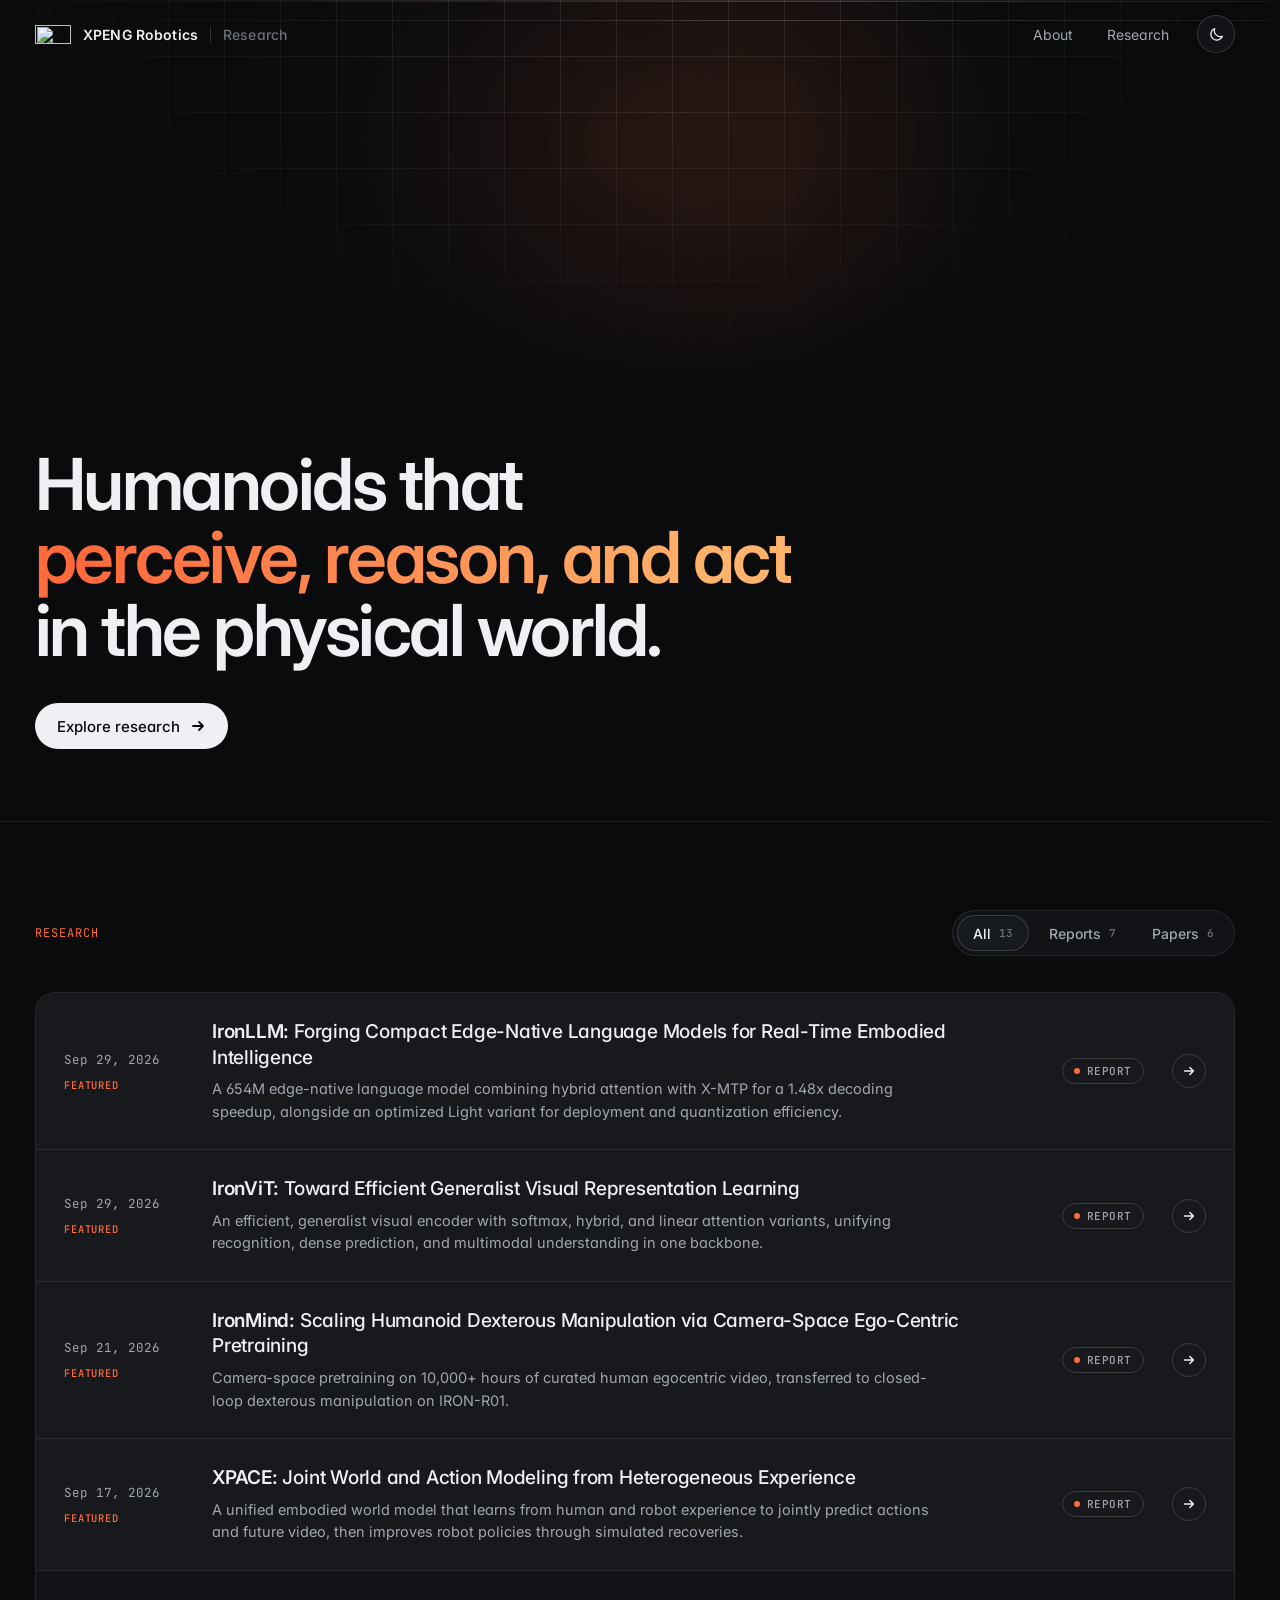
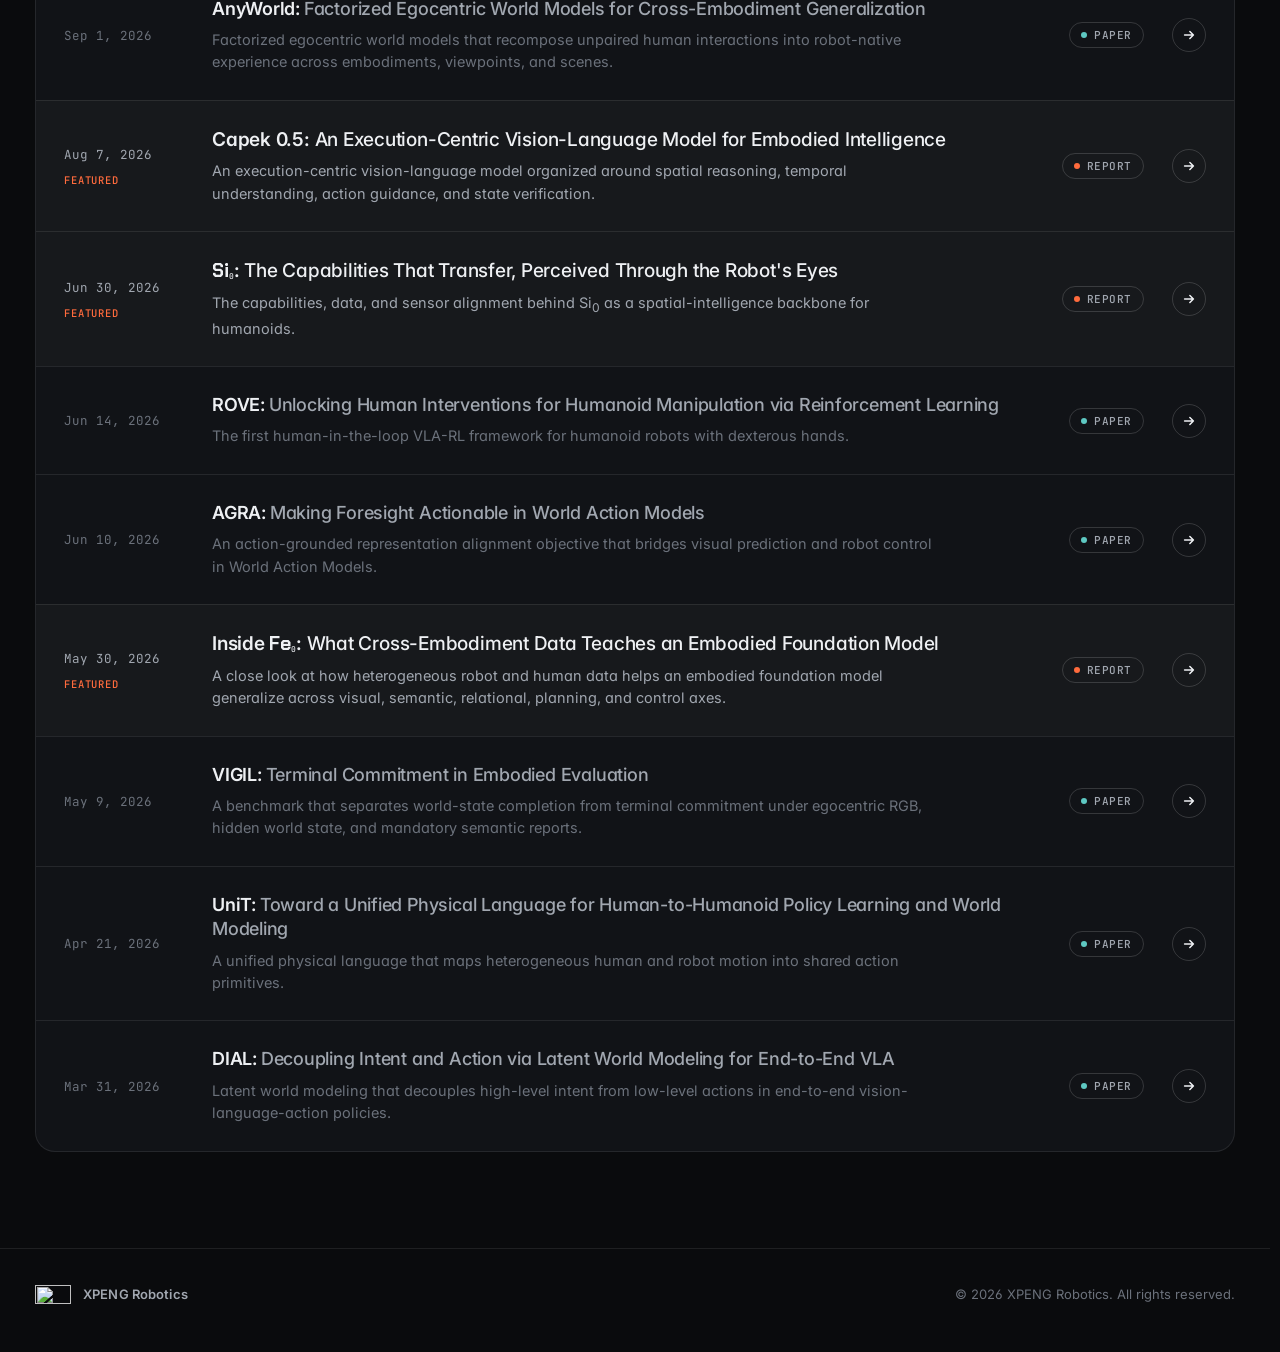
==== index.html @ 01fedf65 "ironmind ver 0" ====
<!doctype html>
<html lang="en" data-theme="night">
<head>
  <meta charset="utf-8">
  <meta name="viewport" content="width=device-width, initial-scale=1">
  <title>XPENG Robotics</title>
  <meta name="description" content="XPENG Robotics research blog: humanoid robots that perceive, reason, and act in the physical world.">
  <link rel="icon" type="image/png" href="assets/xpeng-favicon-ink.png">
  <link rel="icon" type="image/png" href="assets/xpeng-favicon-ink.png" media="(prefers-color-scheme: light)">
  <link rel="icon" type="image/png" href="assets/xpeng-favicon-white.png" media="(prefers-color-scheme: dark)">
  <link rel="apple-touch-icon" href="assets/xpeng-favicon-ink.png">
  <!-- Cloudflare Web Analytics -->
  <script defer src="https://static.cloudflareinsights.com/beacon.min.js" data-cf-beacon='{"token": "68a1792e43b1404fb311a65ac5f586a4"}'></script>
  <!-- End Cloudflare Web Analytics -->
  <link rel="preconnect" href="https://fonts.googleapis.com">
  <link rel="preconnect" href="https://fonts.gstatic.com" crossorigin>
  <link href="https://fonts.googleapis.com/css2?family=Chakra+Petch:wght@400;700&family=Inter:wght@400;500;600;700&family=JetBrains+Mono:wght@400;500&display=optional" rel="stylesheet">
  <script>
    try {
      const storedTheme = localStorage.getItem("paper-blog-theme");
      if (storedTheme === "day" || storedTheme === "night") {
        document.documentElement.dataset.theme = storedTheme;
      }
    } catch (e) {}
    document.documentElement.classList.add("js");
  </script>
  <style>
    /* Arial tuned to Inter's metrics, so text keeps the same line breaks before and after Inter loads */
    @font-face {
      font-family: "Inter Fallback";
      src: local("Arial"), local("ArialMT");
      font-weight: 100 550;
      size-adjust: 107.06%;
      ascent-override: 90.49%;
      descent-override: 22.56%;
      line-gap-override: 0%;
    }

    @font-face {
      font-family: "Inter Fallback";
      src: local("Arial Bold"), local("Arial-BoldMT");
      font-weight: 551 900;
      size-adjust: 101.5%;
      ascent-override: 90.49%;
      descent-override: 22.56%;
      line-gap-override: 0%;
    }

    :root {
      color-scheme: dark;
      --bg: #0a0b0d;
      --surface: #111317;
      --surface-2: #171a1f;
      --ink: #eef0f3;
      --muted: #a1a7b0;
      --soft: #6b717b;
      --line: rgba(238, 240, 243, 0.09);
      --line-strong: rgba(238, 240, 243, 0.16);
      --accent: #ff6b3d;
      --accent-2: #ffb36b;
      --accent-3: #5ec8c2;
      --glow: rgba(255, 107, 61, 0.16);
      --max: 1200px;
      --radius: 20px;
      --font-sans: "Inter", "Inter Fallback", ui-sans-serif, system-ui, -apple-system, BlinkMacSystemFont, "Segoe UI", sans-serif;
      --font-mono: "JetBrains Mono", ui-monospace, "SFMono-Regular", "SF Mono", Menlo, Consolas, monospace;
      --ease: cubic-bezier(0.2, 0.7, 0.2, 1);
    }

    html[data-theme="day"] {
      color-scheme: light;
      --bg: #f7f7f5;
      --surface: #ffffff;
      --surface-2: #f0f0ed;
      --ink: #121417;
      --muted: #5a606a;
      --soft: #8b909a;
      --line: rgba(18, 20, 23, 0.08);
      --line-strong: rgba(18, 20, 23, 0.15);
      --accent: #e5522a;
      --accent-2: #d9822f;
      --accent-3: #0f8a85;
      --glow: rgba(229, 82, 42, 0.12);
    }

    * { box-sizing: border-box; }

    html {
      overflow-x: clip;
      scroll-behavior: smooth;
      overflow-y: scroll;
      scrollbar-gutter: stable;
      scrollbar-color: color-mix(in srgb, var(--muted) 26%, transparent) transparent;
      scrollbar-width: thin;
    }

    ::-webkit-scrollbar { width: 8px; height: 8px; }
    ::-webkit-scrollbar-track { background: transparent; }
    ::-webkit-scrollbar-thumb {
      border: 3px solid transparent;
      border-radius: 999px;
      background: color-mix(in srgb, var(--muted) 26%, transparent);
      background-clip: content-box;
    }
    ::-webkit-scrollbar-thumb:hover {
      background: color-mix(in srgb, var(--accent) 38%, transparent);
      background-clip: content-box;
    }

    body {
      margin: 0;
      min-height: 100vh;
      overflow-x: hidden;
      background: var(--bg);
      color: var(--ink);
      font-family: var(--font-sans);
      font-feature-settings: "ss01", "cv11";
      -webkit-font-smoothing: antialiased;
    }

    body::before {
      content: "";
      position: absolute;
      top: -240px;
      left: 50%;
      width: min(1200px, 100%);
      height: 760px;
      transform: translateX(-50%);
      pointer-events: none;
      background: radial-gradient(closest-side, var(--glow), transparent 72%);
      z-index: 0;
    }

    body::after {
      content: "";
      position: absolute;
      inset: 0 0 auto;
      height: 820px;
      pointer-events: none;
      background-image:
        linear-gradient(var(--line) 1px, transparent 1px),
        linear-gradient(90deg, var(--line) 1px, transparent 1px);
      background-size: 56px 56px;
      mask-image: radial-gradient(ellipse 70% 60% at 50% 0%, #000 20%, transparent 75%);
      -webkit-mask-image: radial-gradient(ellipse 70% 60% at 50% 0%, #000 20%, transparent 75%);
      z-index: 0;
    }

    a { color: inherit; text-decoration: none; }
    .wrap { position: relative; z-index: 1; width: min(var(--max), calc(100% - 48px)); margin: 0 auto; }

    ::view-transition-old(root),
    ::view-transition-new(root) { animation-duration: 320ms; }

    :focus-visible {
      outline: 2px solid var(--accent);
      outline-offset: 3px;
      border-radius: 8px;
    }

    /* ---------- Nav ---------- */
    .nav {
      position: sticky;
      top: 0;
      z-index: 30;
      border-bottom: 1px solid transparent;
      transition: background-color 240ms ease, border-color 240ms ease;
    }

    .nav.scrolled {
      background: color-mix(in srgb, var(--bg) 78%, transparent);
      border-bottom-color: var(--line);
      backdrop-filter: saturate(160%) blur(18px);
      -webkit-backdrop-filter: saturate(160%) blur(18px);
    }

    .nav-inner {
      min-height: 68px;
      display: flex;
      align-items: center;
      justify-content: space-between;
      gap: 18px;
    }

    .brand {
      display: flex;
      align-items: center;
      gap: 12px;
      font-size: 14px;
      font-weight: 600;
      letter-spacing: 0.01em;
      white-space: nowrap;
    }

    .brand-sub {
      color: var(--soft);
      font-weight: 500;
      padding-left: 12px;
      border-left: 1px solid var(--line-strong);
    }

    .mark {
      position: relative;
      width: 36px;
      height: 19px;
      display: block;
      flex: 0 0 auto;
    }

    .logo-mark {
      position: absolute;
      inset: 0;
      width: 100%;
      height: 100%;
      object-fit: contain;
    }

    .logo-mark--ink { display: none; }
    html[data-theme="day"] .logo-mark--ink { display: block; }
    html[data-theme="day"] .logo-mark--white { display: none; }

    .nav-links {
      display: flex;
      align-items: center;
      gap: 6px;
      font-size: 14px;
      color: var(--muted);
    }

    .nav-links a {
      padding: 8px 14px;
      border-radius: 999px;
      transition: color 180ms ease, background-color 180ms ease;
    }

    .nav-links a:hover { color: var(--ink); background: var(--surface-2); }

    .theme-toggle {
      margin-left: 8px;
      width: 38px;
      height: 38px;
      display: grid;
      place-items: center;
      border: 1px solid var(--line-strong);
      border-radius: 999px;
      background: var(--surface);
      color: var(--ink);
      cursor: pointer;
      transition: border-color 180ms ease, transform 180ms ease;
    }

    .theme-toggle:hover { border-color: color-mix(in srgb, var(--accent) 60%, var(--line-strong)); }
    .theme-toggle:active { transform: scale(0.94); }
    .theme-toggle svg { width: 17px; height: 17px; }
    .theme-toggle .icon-sun { display: none; }
    html[data-theme="day"] .theme-toggle .icon-sun { display: block; }
    html[data-theme="day"] .theme-toggle .icon-moon { display: none; }

    /* ---------- Hero ---------- */
    .hero {
      position: relative;
      min-height: min(820px, calc(100vh - 68px));
      display: flex;
      align-items: flex-end;
      margin-top: -68px;
      padding: 208px 0 72px;
      overflow: hidden;
      isolation: isolate;
    }

    .hero::before {
      content: "";
      position: absolute;
      inset: 0;
      z-index: -1;
      pointer-events: none;
      background:
        linear-gradient(90deg, var(--bg) 0%, color-mix(in srgb, var(--bg) 55%, transparent) 38%, transparent 62%, color-mix(in srgb, var(--bg) 70%, transparent) 100%),
        linear-gradient(180deg, transparent 0%, transparent 55%, var(--bg) 100%);
    }

    .hero-art {
      position: absolute;
      inset: 0;
      z-index: -2;
      pointer-events: none;
      transition: opacity 900ms ease;
    }

    .hero-figure {
      position: absolute;
      left: 62%;
      top: 0;
      width: clamp(920px, 118vw, 1600px);
      max-width: none;
      height: auto;
      opacity: 0.26;
      filter: saturate(0.58) contrast(1.2) brightness(0.92);
      transform: translateX(-50%);
      mix-blend-mode: lighten;
      transition: opacity 520ms ease;
      mask-image: linear-gradient(180deg, #000 0%, #000 44%, rgba(0, 0, 0, 0.6) 56%, transparent 72%);
      -webkit-mask-image: linear-gradient(180deg, #000 0%, #000 44%, rgba(0, 0, 0, 0.6) 56%, transparent 72%);
    }

    .hero-figure--day {
      width: clamp(1300px, 160vw, 2100px);
      opacity: 0;
      filter: saturate(0.4) contrast(1.05) brightness(1.08);
      transform: translateX(-47%);
      mix-blend-mode: multiply;
      mask-image: linear-gradient(180deg, #000 0%, #000 34%, rgba(0, 0, 0, 0.5) 46%, transparent 60%);
      -webkit-mask-image: linear-gradient(180deg, #000 0%, #000 34%, rgba(0, 0, 0, 0.5) 46%, transparent 60%);
    }

    .js .hero-art:not(.ready) { opacity: 0; }

    html[data-theme="day"] .hero-figure--night { opacity: 0; }
    html[data-theme="day"] .hero-figure--day { opacity: 0.22; }

    .hero h1 {
      margin: 0;
      max-width: 11.4em;
      font-size: clamp(40px, 5.6vw, 72px);
      line-height: 1.02;
      letter-spacing: -0.035em;
      font-weight: 600;
    }

    .hero h1 .keep { white-space: nowrap; }

    .hero h1 .grad {
      white-space: nowrap;
      background: linear-gradient(100deg, var(--accent) 10%, var(--accent-2) 90%);
      -webkit-background-clip: text;
      background-clip: text;
      color: transparent;
    }

    .hero-actions {
      display: flex;
      flex-wrap: wrap;
      gap: 12px;
      margin-top: 36px;
    }

    .btn {
      display: inline-flex;
      align-items: center;
      gap: 10px;
      height: 46px;
      padding: 0 22px;
      border-radius: 999px;
      font-size: 15px;
      font-weight: 500;
      transition: transform 180ms var(--ease), background-color 180ms ease, border-color 180ms ease;
    }

    .btn svg { width: 16px; height: 16px; transition: transform 180ms var(--ease); }

    .btn:hover svg { transform: translateX(3px); }

    .btn-primary { background: var(--ink); color: var(--bg); }

    .btn-primary:hover { transform: translateY(-1px); }


    /* ---------- Fe0 / Si0 marks ---------- */
    .fe-mark {
      display: inline-flex;
      align-items: baseline;
      color: inherit;
      line-height: 0.88;
      white-space: nowrap;
    }

    .fe-name {
      font-family: "Chakra Petch", var(--font-sans);
      font-weight: 700;
    }

    .fe-zero {
      font-family: var(--font-mono);
      font-weight: 500;
      font-size: 0.42em;
      line-height: 1;
      margin-left: 0.04em;
      transform: translateY(0.2em);
    }

    /* ---------- Research ---------- */
    .research {
      padding: 88px 0 96px;
      border-top: 1px solid var(--line);
    }

    .section-head {
      display: flex;
      align-items: center;
      justify-content: space-between;
      gap: 24px;
      flex-wrap: wrap;
      margin-bottom: 36px;
    }

    .eyebrow {
      color: var(--accent);
      font-family: var(--font-mono);
      font-size: 12px;
      letter-spacing: 0.08em;
      text-transform: uppercase;
    }

    .filters {
      display: inline-flex;
      gap: 4px;
      padding: 4px;
      border: 1px solid var(--line);
      border-radius: 999px;
      background: var(--surface);
    }

    .filter {
      display: inline-flex;
      align-items: center;
      gap: 8px;
      height: 36px;
      padding: 0 16px;
      border: 0;
      border-radius: 999px;
      background: transparent;
      color: var(--muted);
      font: 500 14px var(--font-sans);
      cursor: pointer;
      transition: color 180ms ease, background-color 180ms ease;
    }

    .filter:hover { color: var(--ink); }

    .filter[aria-pressed="true"] {
      background: var(--surface-2);
      color: var(--ink);
      box-shadow: inset 0 0 0 1px var(--line-strong);
    }

    .filter-count {
      color: var(--soft);
      font-family: var(--font-mono);
      font-size: 11px;
    }

    /* Featured */
    .arrow {
      width: 34px;
      height: 34px;
      display: grid;
      place-items: center;
      flex: 0 0 auto;
      border: 1px solid var(--line-strong);
      border-radius: 999px;
      color: var(--ink);
      transition: background-color 220ms ease, border-color 220ms ease, color 220ms ease, transform 220ms var(--ease);
    }

    .arrow svg { width: 14px; height: 14px; }

    .row:hover .arrow {
      background: var(--accent);
      border-color: var(--accent);
      color: #fff;
      transform: rotate(-45deg);
    }

    .tag {
      display: inline-flex;
      align-items: center;
      gap: 7px;
      height: 26px;
      padding: 0 11px;
      border-radius: 999px;
      border: 1px solid var(--line-strong);
      color: var(--muted);
      font-family: var(--font-mono);
      font-size: 11px;
      font-weight: 500;
      letter-spacing: 0.05em;
      text-transform: uppercase;
      white-space: nowrap;
    }

    .tag::before {
      content: "";
      width: 6px;
      height: 6px;
      border-radius: 50%;
      background: var(--accent-3);
    }

    .tag--report::before { background: var(--accent); }

    /* List */
    .list {
      border: 1px solid var(--line);
      border-radius: var(--radius);
      background: var(--surface);
      overflow: hidden;
    }

    .row {
      display: grid;
      grid-template-columns: 120px minmax(0, 1fr) auto 34px;
      gap: 28px;
      align-items: center;
      padding: 26px 28px;
      border-top: 1px solid var(--line);
      transition: background-color 200ms ease;
    }

    .row.first-visible { border-top: 0; }
    .row:focus-visible { outline-offset: -3px; border-radius: 0; }

    .row:hover { background: var(--surface-2); }

    .row--featured {
      background: color-mix(in srgb, var(--ink) 2.5%, var(--surface));
    }

    .row--featured:hover { background: color-mix(in srgb, var(--ink) 5%, var(--surface)); }

    .row--featured .row-date { color: var(--muted); }

    .row--featured .row-date::after {
      content: "Featured";
      display: flex;
      align-items: center;
      gap: 6px;
      width: max-content;
      margin-top: 10px;
      color: var(--accent);
      font-size: 10.5px;
      font-weight: 500;
      letter-spacing: 0.08em;
      text-transform: uppercase;
    }

    .row.row--featured h3 { font-size: 19px; }
    .row.row--featured h3 .rest { color: var(--ink); }
    .row.row--featured p { color: var(--muted); }

    .row-date {
      color: var(--soft);
      font-family: var(--font-mono);
      font-size: 12.5px;
      font-variant-numeric: tabular-nums;
    }

    .row h3 {
      margin: 0;
      font-size: 18px;
      font-weight: 600;
      line-height: 1.35;
      letter-spacing: -0.012em;
      transition: color 200ms ease;
    }

    .row h3 .acro { color: var(--ink); }
    .row h3 .rest { color: var(--muted); font-weight: 500; transition: color 200ms ease; }
    .row:hover h3 .rest { color: var(--ink); }

    .row p {
      margin: 8px 0 0;
      max-width: 720px;
      color: var(--soft);
      font-size: 14.5px;
      line-height: 1.55;
    }

    [hidden] { display: none !important; }

    .empty {
      padding: 40px;
      text-align: center;
      color: var(--soft);
    }

    /* ---------- Footer ---------- */
    .footer {
      border-top: 1px solid var(--line);
      padding: 36px 0 48px;
      color: var(--soft);
      font-size: 13px;
    }

    .footer-inner {
      display: flex;
      align-items: center;
      justify-content: space-between;
      gap: 16px;
      flex-wrap: wrap;
    }

    .footer .brand { color: var(--muted); font-size: 13px; }
    .footer a:hover { color: var(--ink); }

    /* ---------- Reveal ---------- */
    .js .reveal {
      opacity: 0;
      transform: translateY(14px);
      transition: opacity 700ms var(--ease), transform 700ms var(--ease);
    }

    .js .reveal.in { opacity: 1; transform: none; }

    @media (prefers-reduced-motion: reduce) {
      html { scroll-behavior: auto; }
      .js .reveal { opacity: 1; transform: none; transition: none; }
      .arrow { transition: none; }
    }

    /* ---------- Responsive ---------- */
    @media (max-width: 980px) {
        .row { grid-template-columns: 100px minmax(0, 1fr) 34px; }
      .row .tag { display: none; }
    }

    @media (max-width: 760px) {
      .hero h1 .grad, .hero h1 .keep { white-space: normal; }
    }

    @media (max-width: 640px) {
      .wrap { width: calc(100% - 32px); }
      .brand-sub, .nav-links a { display: none; }
      .hero { min-height: 0; padding: 200px 0 56px; }
      .hero-figure { left: 70%; }
      .hero-figure--day { width: 900px; top: 20px; }
      .research { padding: 64px 0 72px; }
      .filters { width: 100%; }
      .filter { flex: 1; justify-content: center; padding: 0 10px; }
          .row { grid-template-columns: minmax(0, 1fr) 34px; gap: 10px 16px; padding: 22px 20px; }
      .row-date { grid-column: 1 / -1; display: flex; align-items: center; gap: 12px; }
      .row--featured .row-date::after { margin-top: 0; }
      .row h3 { font-size: 17px; }
      .row.row--featured h3 { font-size: 17px; }
    }
  </style>
</head>
<body>
  <nav class="nav">
    <div class="wrap nav-inner">
      <a class="brand" href="index.html" aria-label="XPENG Robotics home">
        <span class="mark" aria-hidden="true"><img class="logo-mark logo-mark--white" src="assets/xpeng-logo-white.png" alt=""><img class="logo-mark logo-mark--ink" src="assets/xpeng-logo-ink.png" alt=""></span>
        <span>XPENG Robotics</span>
        <span class="brand-sub">Research</span>
      </a>
      <div class="nav-links">
        <a href="#about">About</a>
        <a href="#research">Research</a>
        <button class="theme-toggle" type="button" aria-label="Toggle day and night theme">
          <svg class="icon-moon" viewBox="0 0 24 24" fill="none" stroke="currentColor" stroke-width="1.8" stroke-linecap="round" stroke-linejoin="round" aria-hidden="true"><path d="M20.5 14.5A8.5 8.5 0 0 1 9.5 3.5a8.5 8.5 0 1 0 11 11Z"/></svg>
          <svg class="icon-sun" viewBox="0 0 24 24" fill="none" stroke="currentColor" stroke-width="1.8" stroke-linecap="round" aria-hidden="true"><circle cx="12" cy="12" r="4"/><path d="M12 2v2M12 20v2M4.9 4.9l1.4 1.4M17.7 17.7l1.4 1.4M2 12h2M20 12h2M4.9 19.1l1.4-1.4M17.7 6.3l1.4-1.4"/></svg>
        </button>
      </div>
    </div>
  </nav>

  <header class="hero" id="about">
    <div class="hero-art" aria-hidden="true">
      <img class="hero-figure hero-figure--night" src="assets/iron-front-hand.webp" width="2400" height="1345" alt="" decoding="async" fetchpriority="high">
      <img class="hero-figure hero-figure--day" src="assets/iron-david-stance.webp" width="2200" height="1237" alt="" decoding="async" fetchpriority="high">
    </div>
    <div class="wrap">
      <h1 class="reveal">Humanoids that <span class="grad">perceive, reason, and act</span> <span class="keep">in the physical world.</span></h1>
      <div class="hero-actions reveal">
        <a class="btn btn-primary" href="#research">Explore research
          <svg viewBox="0 0 16 16" fill="none" stroke="currentColor" stroke-width="1.8" stroke-linecap="round" stroke-linejoin="round" aria-hidden="true"><path d="M3 8h10M9 4l4 4-4 4"/></svg>
        </a>
      </div>
    </div>
  </header>

  <main>
    <section class="research" id="research">
      <div class="wrap">
        <div class="section-head reveal">
          <div>
            <div class="eyebrow">Research</div>
          </div>
          <div class="filters" role="group" aria-label="Filter by type">
            <button class="filter" type="button" data-filter="all" aria-pressed="true">All <span class="filter-count" data-count="all"></span></button>
            <button class="filter" type="button" data-filter="report" aria-pressed="false">Reports <span class="filter-count" data-count="report"></span></button>
            <button class="filter" type="button" data-filter="paper" aria-pressed="false">Papers <span class="filter-count" data-count="paper"></span></button>
          </div>
        </div>

        <div class="list reveal" aria-label="Blog posts">
          <a class="row row--featured post" data-type="report" href="iron-fm/?model=llm">
            <time class="row-date" datetime="2026-09-29">Sep 29, 2026</time>
            <div>
              <h3><span class="acro">IronLLM:</span> <span class="rest">Forging Compact Edge-Native Language Models for Real-Time Embodied Intelligence</span></h3>
              <p>A 654M edge-native language model combining hybrid attention with X-MTP for a 1.48x decoding speedup, alongside an optimized Light variant for deployment and quantization efficiency.</p>
            </div>
            <span class="tag tag--report">Report</span>
            <span class="arrow"><svg viewBox="0 0 16 16" fill="none" stroke="currentColor" stroke-width="1.8" stroke-linecap="round" stroke-linejoin="round" aria-hidden="true"><path d="M3 8h10M9 4l4 4-4 4"/></svg></span>
          </a>

          <a class="row row--featured post" data-type="report" href="iron-fm/?model=vit">
            <time class="row-date" datetime="2026-09-29">Sep 29, 2026</time>
            <div>
              <h3><span class="acro">IronViT:</span> <span class="rest">Toward Efficient Generalist Visual Representation Learning</span></h3>
              <p>An efficient, generalist visual encoder with softmax, hybrid, and linear attention variants, unifying recognition, dense prediction, and multimodal understanding in one backbone.</p>
            </div>
            <span class="tag tag--report">Report</span>
            <span class="arrow"><svg viewBox="0 0 16 16" fill="none" stroke="currentColor" stroke-width="1.8" stroke-linecap="round" stroke-linejoin="round" aria-hidden="true"><path d="M3 8h10M9 4l4 4-4 4"/></svg></span>
          </a>

          <a class="row row--featured post" data-type="report" href="ironmind/">
            <time class="row-date" datetime="2026-09-21">Sep 21, 2026</time>
            <div>
              <h3><span class="acro">IronMind:</span> <span class="rest">Scaling Humanoid Dexterous Manipulation via Camera-Space Ego-Centric Pretraining</span></h3>
              <p>Camera-space pretraining on 10,000+ hours of curated human egocentric video, transferred to closed-loop dexterous manipulation on IRON-R01.</p>
            </div>
            <span class="tag tag--report">Report</span>
            <span class="arrow"><svg viewBox="0 0 16 16" fill="none" stroke="currentColor" stroke-width="1.8" stroke-linecap="round" stroke-linejoin="round" aria-hidden="true"><path d="M3 8h10M9 4l4 4-4 4"/></svg></span>
          </a>

          <a class="row row--featured post" data-type="report" href="xpace/">
            <time class="row-date" datetime="2026-09-17">Sep 17, 2026</time>
            <div>
              <h3><span class="acro">XPACE:</span> <span class="rest">Joint World and Action Modeling from Heterogeneous Experience</span></h3>
              <p>A unified embodied world model that learns from human and robot experience to jointly predict actions and future video, then improves robot policies through simulated recoveries.</p>
            </div>
            <span class="tag tag--report">Report</span>
            <span class="arrow"><svg viewBox="0 0 16 16" fill="none" stroke="currentColor" stroke-width="1.8" stroke-linecap="round" stroke-linejoin="round" aria-hidden="true"><path d="M3 8h10M9 4l4 4-4 4"/></svg></span>
          </a>

          <a class="row post" data-type="paper" href="anyworld/">
            <time class="row-date" datetime="2026-09-01">Sep 1, 2026</time>
            <div>
              <h3><span class="acro">AnyWorld:</span> <span class="rest">Factorized Egocentric World Models for Cross-Embodiment Generalization</span></h3>
              <p>Factorized egocentric world models that recompose unpaired human interactions into robot-native experience across embodiments, viewpoints, and scenes.</p>
            </div>
            <span class="tag">Paper</span>
            <span class="arrow"><svg viewBox="0 0 16 16" fill="none" stroke="currentColor" stroke-width="1.8" stroke-linecap="round" stroke-linejoin="round" aria-hidden="true"><path d="M3 8h10M9 4l4 4-4 4"/></svg></span>
          </a>

          <a class="row row--featured post" data-type="report" href="capek-0.5/">
            <time class="row-date" datetime="2026-08-07">Aug 7, 2026</time>
            <div>
              <h3><span class="acro">Capek 0.5:</span> <span class="rest">An Execution-Centric Vision-Language Model for Embodied Intelligence</span></h3>
              <p>An execution-centric vision-language model organized around spatial reasoning, temporal understanding, action guidance, and state verification.</p>
            </div>
            <span class="tag tag--report">Report</span>
            <span class="arrow"><svg viewBox="0 0 16 16" fill="none" stroke="currentColor" stroke-width="1.8" stroke-linecap="round" stroke-linejoin="round" aria-hidden="true"><path d="M3 8h10M9 4l4 4-4 4"/></svg></span>
          </a>

          <a class="row row--featured post" data-type="report" href="si0/">
            <time class="row-date" datetime="2026-06-30">Jun 30, 2026</time>
            <div>
              <h3><span class="acro"><span class="fe-mark" aria-label="Si subscript zero"><span class="fe-name">Si</span><sub class="fe-zero">0</sub></span>:</span> <span class="rest">The Capabilities That Transfer, Perceived Through the Robot's Eyes</span></h3>
              <p>The capabilities, data, and sensor alignment behind Si<sub>0</sub> as a spatial-intelligence backbone for humanoids.</p>
            </div>
            <span class="tag tag--report">Report</span>
            <span class="arrow"><svg viewBox="0 0 16 16" fill="none" stroke="currentColor" stroke-width="1.8" stroke-linecap="round" stroke-linejoin="round" aria-hidden="true"><path d="M3 8h10M9 4l4 4-4 4"/></svg></span>
          </a>

          <a class="row post" data-type="paper" href="rove/">
            <time class="row-date" datetime="2026-06-14">Jun 14, 2026</time>
            <div>
              <h3><span class="acro">ROVE:</span> <span class="rest">Unlocking Human Interventions for Humanoid Manipulation via Reinforcement Learning</span></h3>
              <p>The first human-in-the-loop VLA-RL framework for humanoid robots with dexterous hands.</p>
            </div>
            <span class="tag">Paper</span>
            <span class="arrow"><svg viewBox="0 0 16 16" fill="none" stroke="currentColor" stroke-width="1.8" stroke-linecap="round" stroke-linejoin="round" aria-hidden="true"><path d="M3 8h10M9 4l4 4-4 4"/></svg></span>
          </a>

          <a class="row post" data-type="paper" href="agra/">
            <time class="row-date" datetime="2026-06-10">Jun 10, 2026</time>
            <div>
              <h3><span class="acro">AGRA:</span> <span class="rest">Making Foresight Actionable in World Action Models</span></h3>
              <p>An action-grounded representation alignment objective that bridges visual prediction and robot control in World Action Models.</p>
            </div>
            <span class="tag">Paper</span>
            <span class="arrow"><svg viewBox="0 0 16 16" fill="none" stroke="currentColor" stroke-width="1.8" stroke-linecap="round" stroke-linejoin="round" aria-hidden="true"><path d="M3 8h10M9 4l4 4-4 4"/></svg></span>
          </a>

          <a class="row row--featured post" data-type="report" href="fe0/">
            <time class="row-date" datetime="2026-05-30">May 30, 2026</time>
            <div>
              <h3><span class="acro">Inside <span class="fe-mark" aria-label="Fe subscript zero"><span class="fe-name">Fe</span><sub class="fe-zero">0</sub></span>:</span> <span class="rest">What Cross-Embodiment Data Teaches an Embodied Foundation Model</span></h3>
              <p>A close look at how heterogeneous robot and human data helps an embodied foundation model generalize across visual, semantic, relational, planning, and control axes.</p>
            </div>
            <span class="tag tag--report">Report</span>
            <span class="arrow"><svg viewBox="0 0 16 16" fill="none" stroke="currentColor" stroke-width="1.8" stroke-linecap="round" stroke-linejoin="round" aria-hidden="true"><path d="M3 8h10M9 4l4 4-4 4"/></svg></span>
          </a>

          <a class="row post" data-type="paper" href="vigil/">
            <time class="row-date" datetime="2026-05-09">May 9, 2026</time>
            <div>
              <h3><span class="acro">VIGIL:</span> <span class="rest">Terminal Commitment in Embodied Evaluation</span></h3>
              <p>A benchmark that separates world-state completion from terminal commitment under egocentric RGB, hidden world state, and mandatory semantic reports.</p>
            </div>
            <span class="tag">Paper</span>
            <span class="arrow"><svg viewBox="0 0 16 16" fill="none" stroke="currentColor" stroke-width="1.8" stroke-linecap="round" stroke-linejoin="round" aria-hidden="true"><path d="M3 8h10M9 4l4 4-4 4"/></svg></span>
          </a>

          <a class="row post" data-type="paper" href="unit/">
            <time class="row-date" datetime="2026-04-21">Apr 21, 2026</time>
            <div>
              <h3><span class="acro">UniT:</span> <span class="rest">Toward a Unified Physical Language for Human-to-Humanoid Policy Learning and World Modeling</span></h3>
              <p>A unified physical language that maps heterogeneous human and robot motion into shared action primitives.</p>
            </div>
            <span class="tag">Paper</span>
            <span class="arrow"><svg viewBox="0 0 16 16" fill="none" stroke="currentColor" stroke-width="1.8" stroke-linecap="round" stroke-linejoin="round" aria-hidden="true"><path d="M3 8h10M9 4l4 4-4 4"/></svg></span>
          </a>

          <a class="row post" data-type="paper" href="dial/">
            <time class="row-date" datetime="2026-03-31">Mar 31, 2026</time>
            <div>
              <h3><span class="acro">DIAL:</span> <span class="rest">Decoupling Intent and Action via Latent World Modeling for End-to-End VLA</span></h3>
              <p>Latent world modeling that decouples high-level intent from low-level actions in end-to-end vision-language-action policies.</p>
            </div>
            <span class="tag">Paper</span>
            <span class="arrow"><svg viewBox="0 0 16 16" fill="none" stroke="currentColor" stroke-width="1.8" stroke-linecap="round" stroke-linejoin="round" aria-hidden="true"><path d="M3 8h10M9 4l4 4-4 4"/></svg></span>
          </a>

          <div class="empty" hidden>No posts in this category yet.</div>
        </div>
      </div>
    </section>

  </main>

  <footer class="footer">
    <div class="wrap footer-inner">
      <a class="brand" href="index.html"><span class="mark" aria-hidden="true"><img class="logo-mark logo-mark--white" src="assets/xpeng-logo-white.png" alt=""><img class="logo-mark logo-mark--ink" src="assets/xpeng-logo-ink.png" alt=""></span><span>XPENG Robotics</span></a>
      <span>© <span id="year">2026</span> XPENG Robotics. All rights reserved.</span>
    </div>
  </footer>

  <script>
    const root = document.documentElement;
    const reduceMotion = window.matchMedia("(prefers-reduced-motion: reduce)").matches;

    // Theme toggle (shares the "paper-blog-theme" key with sub-pages)
    document.querySelector(".theme-toggle").addEventListener("click", () => {
      const next = root.dataset.theme === "night" ? "day" : "night";
      const apply = () => {
        root.dataset.theme = next;
        try { localStorage.setItem("paper-blog-theme", next); } catch (e) {}
      };
      if (document.startViewTransition && !reduceMotion) document.startViewTransition(apply);
      else apply();
    });

    // Fade the hero robot in once the visible pose has loaded
    const art = document.querySelector(".hero-art");
    const figure = art.querySelector(root.dataset.theme === "day" ? ".hero-figure--day" : ".hero-figure--night");
    const ready = () => art.classList.add("ready");
    if (figure.complete) ready();
    else { figure.addEventListener("load", ready, { once: true }); figure.addEventListener("error", ready, { once: true }); }

    // Nav background on scroll
    const nav = document.querySelector(".nav");
    const onScroll = () => nav.classList.toggle("scrolled", window.scrollY > 8);
    onScroll();
    window.addEventListener("scroll", onScroll, { passive: true });

    // Counts + filtering
    const posts = [...document.querySelectorAll(".post")];
    const rows = [...document.querySelectorAll(".row.post")];
    const empty = document.querySelector(".empty");
    const count = (type) => type === "all" ? posts.length : posts.filter((p) => p.dataset.type === type).length;
    document.querySelectorAll("[data-count]").forEach((el) => { el.textContent = count(el.dataset.count); });

    const applyFilter = (type) => {
      posts.forEach((p) => { p.hidden = type !== "all" && p.dataset.type !== type; });
      const visibleRows = rows.filter((r) => !r.hidden);
      rows.forEach((r) => r.classList.toggle("first-visible", r === visibleRows[0]));
      empty.hidden = visibleRows.length > 0;
      document.querySelectorAll(".filter").forEach((b) => b.setAttribute("aria-pressed", String(b.dataset.filter === type)));
    };
    document.querySelectorAll(".filter").forEach((b) => b.addEventListener("click", () => applyFilter(b.dataset.filter)));
    applyFilter("all");

    document.getElementById("year").textContent = new Date().getFullYear();

    // Reveal on scroll
    const reveals = document.querySelectorAll(".reveal");
    if ("IntersectionObserver" in window) {
      const io = new IntersectionObserver((entries) => {
        entries.forEach((e) => {
          if (e.isIntersecting) { e.target.classList.add("in"); io.unobserve(e.target); }
        });
      }, { rootMargin: "0px 0px -8% 0px", threshold: 0.05 });
      reveals.forEach((el, i) => {
        el.style.transitionDelay = el.closest(".hero") ? `${i * 70}ms` : "0ms";
        io.observe(el);
      });
    } else {
      reveals.forEach((el) => el.classList.add("in"));
    }
  </script>
</body>
</html>
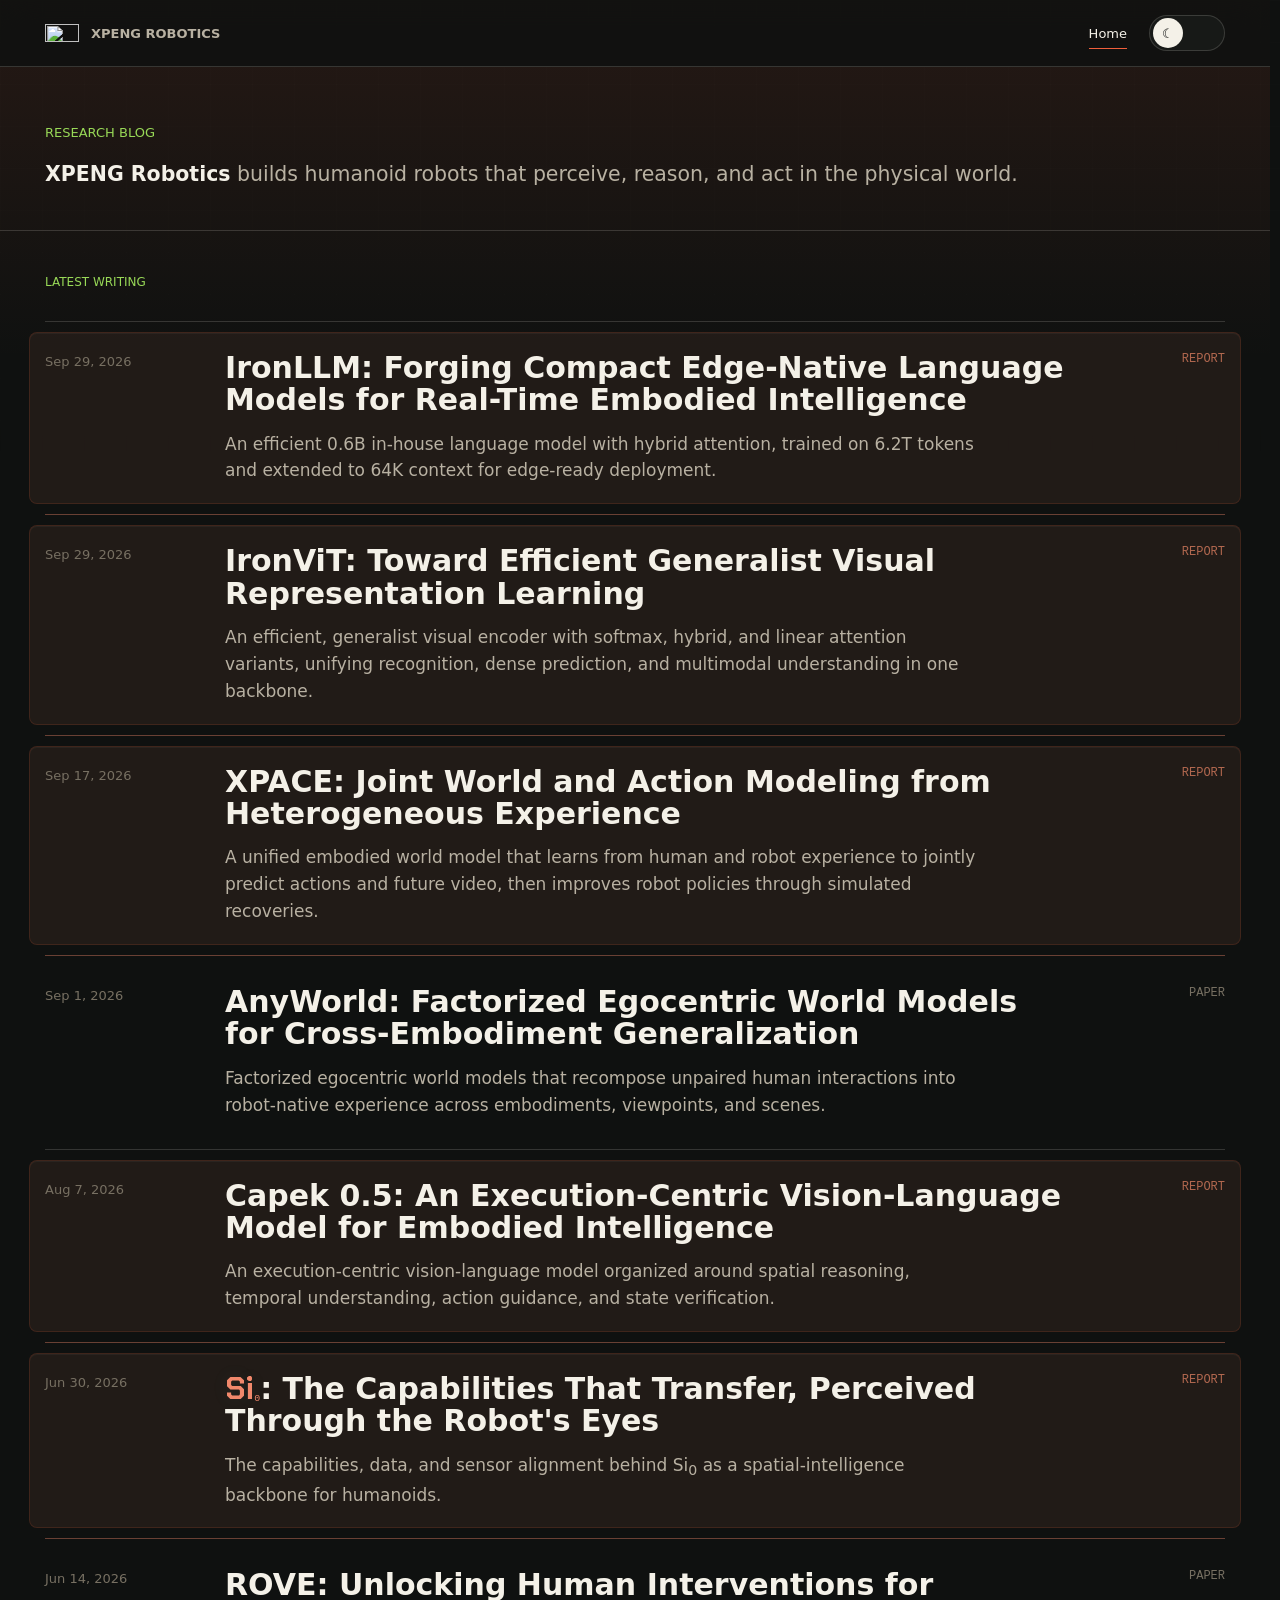
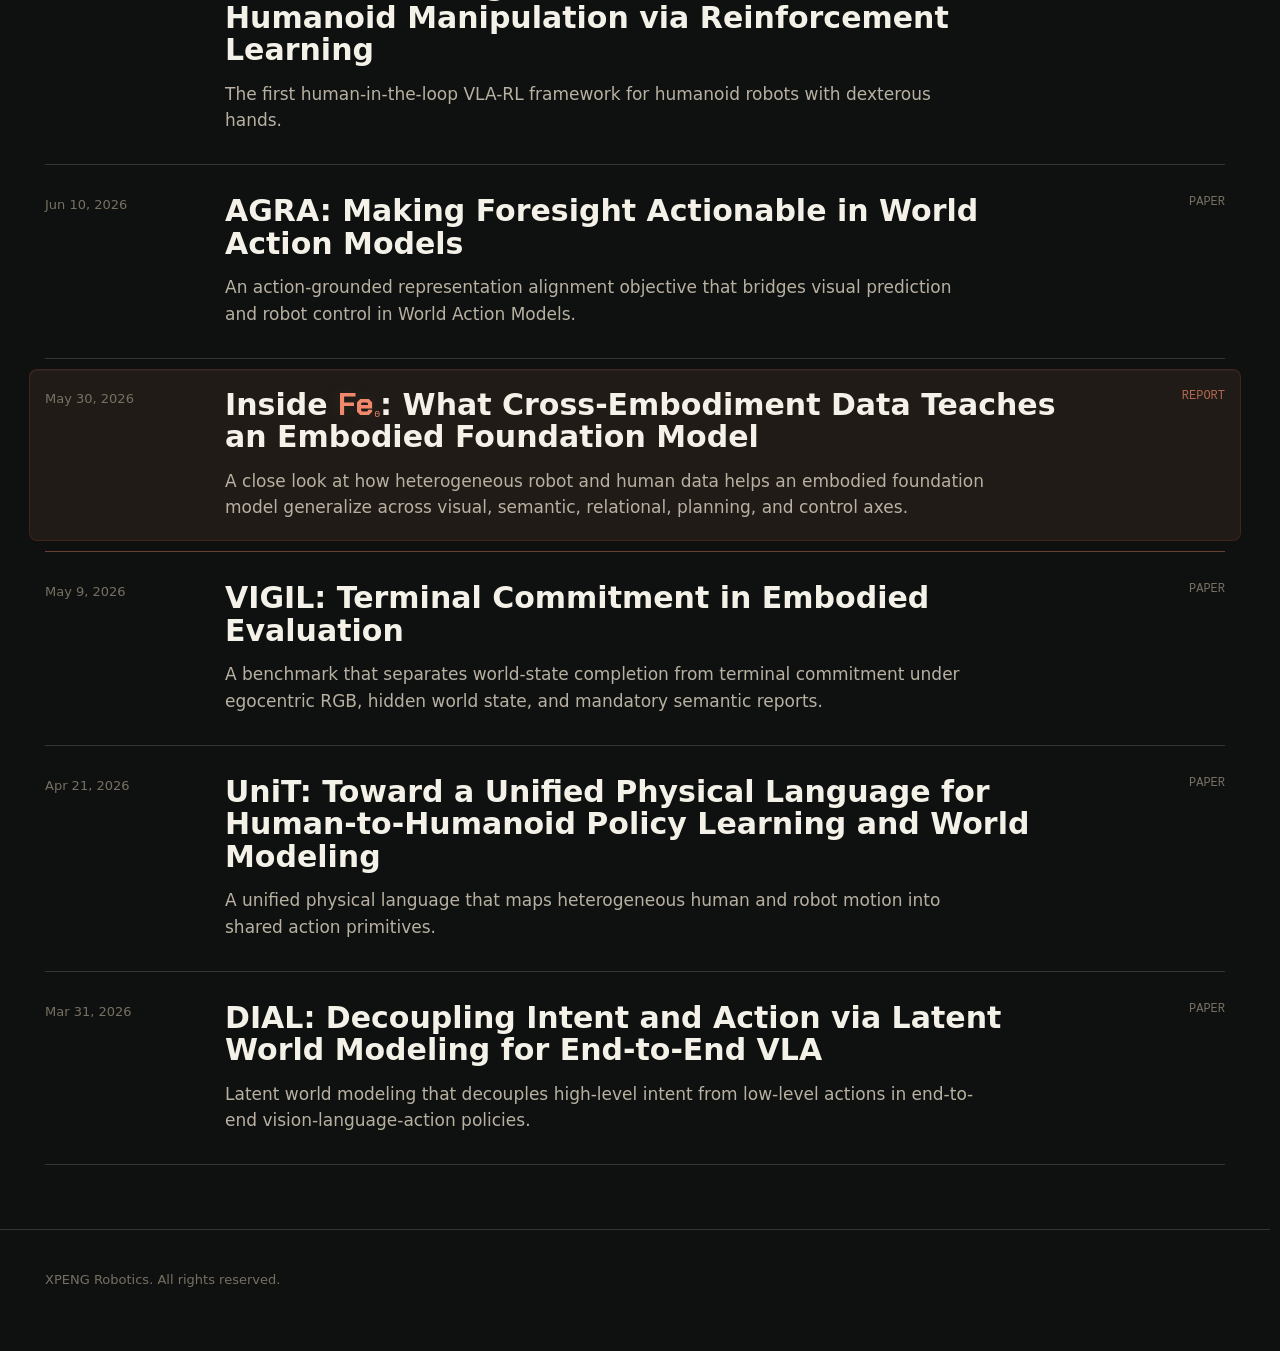
==== commit 3f034816: "add ironllm and ironvit webpage" ====
--- a/index.html
+++ b/index.html
@@ -4,7 +4,6 @@
   <meta charset="utf-8">
   <meta name="viewport" content="width=device-width, initial-scale=1">
   <title>XPENG Robotics</title>
-  <meta name="description" content="XPENG Robotics research blog: humanoid robots that perceive, reason, and act in the physical world.">
   <link rel="icon" type="image/png" href="assets/xpeng-favicon-ink.png">
   <link rel="icon" type="image/png" href="assets/xpeng-favicon-ink.png" media="(prefers-color-scheme: light)">
   <link rel="icon" type="image/png" href="assets/xpeng-favicon-white.png" media="(prefers-color-scheme: dark)">
@@ -14,79 +13,52 @@
   <!-- End Cloudflare Web Analytics -->
   <link rel="preconnect" href="https://fonts.googleapis.com">
   <link rel="preconnect" href="https://fonts.gstatic.com" crossorigin>
-  <link href="https://fonts.googleapis.com/css2?family=Chakra+Petch:wght@400;700&family=Inter:wght@400;500;600;700&family=JetBrains+Mono:wght@400;500&display=optional" rel="stylesheet">
+  <link href="https://fonts.googleapis.com/css2?family=Chakra+Petch:wght@400;700&display=swap" rel="stylesheet">
   <script>
-    try {
-      const storedTheme = localStorage.getItem("paper-blog-theme");
-      if (storedTheme === "day" || storedTheme === "night") {
-        document.documentElement.dataset.theme = storedTheme;
-      }
-    } catch (e) {}
-    document.documentElement.classList.add("js");
+    const storedTheme = localStorage.getItem("paper-blog-theme");
+    if (storedTheme === "day" || storedTheme === "night") {
+      document.documentElement.dataset.theme = storedTheme;
+    }
   </script>
   <style>
-    /* Arial tuned to Inter's metrics, so text keeps the same line breaks before and after Inter loads */
-    @font-face {
-      font-family: "Inter Fallback";
-      src: local("Arial"), local("ArialMT");
-      font-weight: 100 550;
-      size-adjust: 107.06%;
-      ascent-override: 90.49%;
-      descent-override: 22.56%;
-      line-gap-override: 0%;
-    }
-
-    @font-face {
-      font-family: "Inter Fallback";
-      src: local("Arial Bold"), local("Arial-BoldMT");
-      font-weight: 551 900;
-      size-adjust: 101.5%;
-      ascent-override: 90.49%;
-      descent-override: 22.56%;
-      line-gap-override: 0%;
-    }
-
     :root {
       color-scheme: dark;
-      --bg: #0a0b0d;
-      --surface: #111317;
-      --surface-2: #171a1f;
-      --ink: #eef0f3;
-      --muted: #a1a7b0;
-      --soft: #6b717b;
-      --line: rgba(238, 240, 243, 0.09);
-      --line-strong: rgba(238, 240, 243, 0.16);
-      --accent: #ff6b3d;
-      --accent-2: #ffb36b;
-      --accent-3: #5ec8c2;
-      --glow: rgba(255, 107, 61, 0.16);
-      --max: 1200px;
-      --radius: 20px;
-      --font-sans: "Inter", "Inter Fallback", ui-sans-serif, system-ui, -apple-system, BlinkMacSystemFont, "Segoe UI", sans-serif;
-      --font-mono: "JetBrains Mono", ui-monospace, "SFMono-Regular", "SF Mono", Menlo, Consolas, monospace;
-      --ease: cubic-bezier(0.2, 0.7, 0.2, 1);
+      --bg: #0f1110;
+      --paper: #171917;
+      --paper-2: #20231f;
+      --ink: #f4f1e8;
+      --muted: #b8b1a2;
+      --soft: #777062;
+      --line: rgba(244, 241, 232, 0.16);
+      --accent: #f05f3b;
+      --accent-2: #98d957;
+      --accent-3: #60c4bf;
+      --shadow: rgba(0, 0, 0, 0.35);
+      --max: 1180px;
+      --radius: 8px;
+      --font-sans: ui-sans-serif, system-ui, -apple-system, BlinkMacSystemFont, "Segoe UI", sans-serif;
+      --font-mono: ui-monospace, "SFMono-Regular", "SF Mono", "Roboto Mono", "Cascadia Mono", "Liberation Mono", Menlo, Consolas, monospace;
+      --small-size: 13px;
+      --label-size: 12px;
     }
 
     html[data-theme="day"] {
       color-scheme: light;
-      --bg: #f7f7f5;
-      --surface: #ffffff;
-      --surface-2: #f0f0ed;
-      --ink: #121417;
-      --muted: #5a606a;
-      --soft: #8b909a;
-      --line: rgba(18, 20, 23, 0.08);
-      --line-strong: rgba(18, 20, 23, 0.15);
-      --accent: #e5522a;
-      --accent-2: #d9822f;
-      --accent-3: #0f8a85;
-      --glow: rgba(229, 82, 42, 0.12);
+      --bg: #f5f2ea;
+      --paper: #fffcf4;
+      --paper-2: #ede8dc;
+      --ink: #191815;
+      --muted: #5e5a50;
+      --soft: #8c8576;
+      --line: rgba(25, 24, 21, 0.16);
+      --accent: #d64624;
+      --accent-2: #497f1f;
+      --accent-3: #087b7b;
+      --shadow: rgba(45, 38, 25, 0.14);
     }
 
     * { box-sizing: border-box; }
-
     html {
-      overflow-x: clip;
       scroll-behavior: smooth;
       overflow-y: scroll;
       scrollbar-gutter: stable;
@@ -94,88 +66,65 @@
       scrollbar-width: thin;
     }
 
-    ::-webkit-scrollbar { width: 8px; height: 8px; }
-    ::-webkit-scrollbar-track { background: transparent; }
+    ::-webkit-scrollbar {
+      width: 8px;
+      height: 8px;
+    }
+
+    ::-webkit-scrollbar-track {
+      background: transparent;
+    }
+
     ::-webkit-scrollbar-thumb {
       border: 3px solid transparent;
       border-radius: 999px;
       background: color-mix(in srgb, var(--muted) 26%, transparent);
       background-clip: content-box;
     }
+
     ::-webkit-scrollbar-thumb:hover {
       background: color-mix(in srgb, var(--accent) 38%, transparent);
       background-clip: content-box;
     }
-
     body {
       margin: 0;
       min-height: 100vh;
       overflow-x: hidden;
-      background: var(--bg);
+      background:
+        linear-gradient(180deg, rgba(240, 95, 59, 0.10), transparent 360px),
+        var(--bg);
       color: var(--ink);
       font-family: var(--font-sans);
-      font-feature-settings: "ss01", "cv11";
-      -webkit-font-smoothing: antialiased;
+      letter-spacing: 0;
     }
 
     body::before {
       content: "";
-      position: absolute;
-      top: -240px;
-      left: 50%;
-      width: min(1200px, 100%);
-      height: 760px;
-      transform: translateX(-50%);
+      position: fixed;
+      inset: 0;
       pointer-events: none;
-      background: radial-gradient(closest-side, var(--glow), transparent 72%);
-      z-index: 0;
-    }
-
-    body::after {
-      content: "";
-      position: absolute;
-      inset: 0 0 auto;
-      height: 820px;
-      pointer-events: none;
+      opacity: 0.08;
       background-image:
         linear-gradient(var(--line) 1px, transparent 1px),
         linear-gradient(90deg, var(--line) 1px, transparent 1px);
-      background-size: 56px 56px;
-      mask-image: radial-gradient(ellipse 70% 60% at 50% 0%, #000 20%, transparent 75%);
-      -webkit-mask-image: radial-gradient(ellipse 70% 60% at 50% 0%, #000 20%, transparent 75%);
-      z-index: 0;
+      background-size: 42px 42px;
+      mask-image: linear-gradient(180deg, #000, transparent 72%);
     }
 
     a { color: inherit; text-decoration: none; }
-    .wrap { position: relative; z-index: 1; width: min(var(--max), calc(100% - 48px)); margin: 0 auto; }
-
-    ::view-transition-old(root),
-    ::view-transition-new(root) { animation-duration: 320ms; }
-
-    :focus-visible {
-      outline: 2px solid var(--accent);
-      outline-offset: 3px;
-      border-radius: 8px;
-    }
-
-    /* ---------- Nav ---------- */
+    .wrap { width: min(var(--max), calc(100% - 40px)); margin: 0 auto; }
+
     .nav {
       position: sticky;
       top: 0;
       z-index: 30;
-      border-bottom: 1px solid transparent;
-      transition: background-color 240ms ease, border-color 240ms ease;
-    }
-
-    .nav.scrolled {
-      background: color-mix(in srgb, var(--bg) 78%, transparent);
-      border-bottom-color: var(--line);
-      backdrop-filter: saturate(160%) blur(18px);
-      -webkit-backdrop-filter: saturate(160%) blur(18px);
+      border-bottom: 1px solid var(--line);
+      background: color-mix(in srgb, var(--bg) 84%, transparent);
+      backdrop-filter: blur(18px);
     }
 
     .nav-inner {
-      min-height: 68px;
+      min-height: 66px;
       display: flex;
       align-items: center;
       justify-content: space-between;
@@ -186,23 +135,31 @@
       display: flex;
       align-items: center;
       gap: 12px;
-      font-size: 14px;
+      font-size: var(--small-size);
+      text-transform: uppercase;
+      color: var(--muted);
+      white-space: nowrap;
+      min-width: 0;
+    }
+
+    .brand-text {
+      display: flex;
+      align-items: center;
+      gap: 12px;
+      min-width: 0;
+      font-family: var(--font-sans);
       font-weight: 600;
-      letter-spacing: 0.01em;
-      white-space: nowrap;
-    }
-
-    .brand-sub {
+    }
+
+    .brand-sep {
       color: var(--soft);
-      font-weight: 500;
-      padding-left: 12px;
-      border-left: 1px solid var(--line-strong);
+      margin: 0 4px;
     }
 
     .mark {
       position: relative;
-      width: 36px;
-      height: 19px;
+      width: 34px;
+      height: 18px;
       display: block;
       flex: 0 0 auto;
     }
@@ -219,686 +176,432 @@
     html[data-theme="day"] .logo-mark--ink { display: block; }
     html[data-theme="day"] .logo-mark--white { display: none; }
 
-    .nav-links {
-      display: flex;
-      align-items: center;
-      gap: 6px;
-      font-size: 14px;
-      color: var(--muted);
-    }
-
-    .nav-links a {
-      padding: 8px 14px;
-      border-radius: 999px;
-      transition: color 180ms ease, background-color 180ms ease;
-    }
-
-    .nav-links a:hover { color: var(--ink); background: var(--surface-2); }
-
-    .theme-toggle {
-      margin-left: 8px;
-      width: 38px;
-      height: 38px;
-      display: grid;
-      place-items: center;
-      border: 1px solid var(--line-strong);
-      border-radius: 999px;
-      background: var(--surface);
-      color: var(--ink);
-      cursor: pointer;
-      transition: border-color 180ms ease, transform 180ms ease;
-    }
-
-    .theme-toggle:hover { border-color: color-mix(in srgb, var(--accent) 60%, var(--line-strong)); }
-    .theme-toggle:active { transform: scale(0.94); }
-    .theme-toggle svg { width: 17px; height: 17px; }
-    .theme-toggle .icon-sun { display: none; }
-    html[data-theme="day"] .theme-toggle .icon-sun { display: block; }
-    html[data-theme="day"] .theme-toggle .icon-moon { display: none; }
-
-    /* ---------- Hero ---------- */
-    .hero {
-      position: relative;
-      min-height: min(820px, calc(100vh - 68px));
-      display: flex;
-      align-items: flex-end;
-      margin-top: -68px;
-      padding: 208px 0 72px;
-      overflow: hidden;
-      isolation: isolate;
-    }
-
-    .hero::before {
-      content: "";
-      position: absolute;
-      inset: 0;
-      z-index: -1;
-      pointer-events: none;
-      background:
-        linear-gradient(90deg, var(--bg) 0%, color-mix(in srgb, var(--bg) 55%, transparent) 38%, transparent 62%, color-mix(in srgb, var(--bg) 70%, transparent) 100%),
-        linear-gradient(180deg, transparent 0%, transparent 55%, var(--bg) 100%);
-    }
-
-    .hero-art {
-      position: absolute;
-      inset: 0;
-      z-index: -2;
-      pointer-events: none;
-      transition: opacity 900ms ease;
-    }
-
-    .hero-figure {
-      position: absolute;
-      left: 62%;
-      top: 0;
-      width: clamp(920px, 118vw, 1600px);
-      max-width: none;
-      height: auto;
-      opacity: 0.26;
-      filter: saturate(0.58) contrast(1.2) brightness(0.92);
-      transform: translateX(-50%);
-      mix-blend-mode: lighten;
-      transition: opacity 520ms ease;
-      mask-image: linear-gradient(180deg, #000 0%, #000 44%, rgba(0, 0, 0, 0.6) 56%, transparent 72%);
-      -webkit-mask-image: linear-gradient(180deg, #000 0%, #000 44%, rgba(0, 0, 0, 0.6) 56%, transparent 72%);
-    }
-
-    .hero-figure--day {
-      width: clamp(1300px, 160vw, 2100px);
-      opacity: 0;
-      filter: saturate(0.4) contrast(1.05) brightness(1.08);
-      transform: translateX(-47%);
-      mix-blend-mode: multiply;
-      mask-image: linear-gradient(180deg, #000 0%, #000 34%, rgba(0, 0, 0, 0.5) 46%, transparent 60%);
-      -webkit-mask-image: linear-gradient(180deg, #000 0%, #000 34%, rgba(0, 0, 0, 0.5) 46%, transparent 60%);
-    }
-
-    .js .hero-art:not(.ready) { opacity: 0; }
-
-    html[data-theme="day"] .hero-figure--night { opacity: 0; }
-    html[data-theme="day"] .hero-figure--day { opacity: 0.22; }
-
-    .hero h1 {
-      margin: 0;
-      max-width: 11.4em;
-      font-size: clamp(40px, 5.6vw, 72px);
-      line-height: 1.02;
-      letter-spacing: -0.035em;
-      font-weight: 600;
-    }
-
-    .hero h1 .keep { white-space: nowrap; }
-
-    .hero h1 .grad {
-      white-space: nowrap;
-      background: linear-gradient(100deg, var(--accent) 10%, var(--accent-2) 90%);
-      -webkit-background-clip: text;
-      background-clip: text;
-      color: transparent;
-    }
-
-    .hero-actions {
-      display: flex;
-      flex-wrap: wrap;
-      gap: 12px;
-      margin-top: 36px;
-    }
-
-    .btn {
-      display: inline-flex;
-      align-items: center;
-      gap: 10px;
-      height: 46px;
-      padding: 0 22px;
-      border-radius: 999px;
-      font-size: 15px;
-      font-weight: 500;
-      transition: transform 180ms var(--ease), background-color 180ms ease, border-color 180ms ease;
-    }
-
-    .btn svg { width: 16px; height: 16px; transition: transform 180ms var(--ease); }
-
-    .btn:hover svg { transform: translateX(3px); }
-
-    .btn-primary { background: var(--ink); color: var(--bg); }
-
-    .btn-primary:hover { transform: translateY(-1px); }
-
-
-    /* ---------- Fe0 / Si0 marks ---------- */
     .fe-mark {
       display: inline-flex;
       align-items: baseline;
       color: inherit;
       line-height: 0.88;
+      letter-spacing: 0;
       white-space: nowrap;
+      text-shadow: 0 0 18px color-mix(in srgb, var(--accent-3) 10%, transparent);
     }
 
     .fe-name {
-      font-family: "Chakra Petch", var(--font-sans);
-      font-weight: 700;
+      font-family: "Chakra Petch", ui-sans-serif, system-ui, -apple-system, BlinkMacSystemFont, "Segoe UI", sans-serif;
+      font-style: normal;
+      font-weight: normal;
     }
 
     .fe-zero {
-      font-family: var(--font-mono);
+      font-family: "SFMono-Regular", "Roboto Mono", "Cascadia Mono", "Liberation Mono", Menlo, Consolas, monospace;
+      font-style: normal;
       font-weight: 500;
-      font-size: 0.42em;
+      font-size: 0.32em;
       line-height: 1;
-      margin-left: 0.04em;
-      transform: translateY(0.2em);
-    }
-
-    /* ---------- Research ---------- */
-    .research {
-      padding: 88px 0 96px;
-      border-top: 1px solid var(--line);
-    }
-
-    .section-head {
+      margin-left: 0.02em;
+      transform: translateY(0.24em);
+      vertical-align: baseline;
+    }
+
+    .nav-links {
       display: flex;
       align-items: center;
-      justify-content: space-between;
-      gap: 24px;
-      flex-wrap: wrap;
-      margin-bottom: 36px;
+      gap: 22px;
+      font-size: var(--small-size);
+      color: var(--muted);
+    }
+
+    .nav-links a {
+      position: relative;
+      transition: color 180ms ease;
+    }
+
+    .nav-links a:hover,
+    .nav-links a.active {
+      color: var(--ink);
+    }
+
+    .nav-links a::after {
+      content: "";
+      position: absolute;
+      left: 0;
+      right: 0;
+      bottom: -8px;
+      height: 1px;
+      background: var(--accent);
+      transform: scaleX(0);
+      transition: transform 180ms ease;
+    }
+
+    .nav-links a:hover::after,
+    .nav-links a.active::after {
+      transform: scaleX(1);
+    }
+
+    .theme-toggle {
+      border: 1px solid var(--line);
+      color: var(--ink);
+      background: var(--paper);
+      height: 36px;
+      width: 76px;
+      border-radius: 999px;
+      padding: 3px;
+      cursor: pointer;
+      display: flex;
+      align-items: center;
+    }
+
+    .theme-toggle span {
+      width: 30px;
+      height: 30px;
+      border-radius: 999px;
+      background: var(--ink);
+      color: var(--bg);
+      display: grid;
+      place-items: center;
+      font-size: var(--small-size);
+      transition: transform 260ms ease;
+    }
+
+    html[data-theme="day"] .theme-toggle span { transform: translateX(38px); }
+
+    .intro {
+      padding: 58px 0 38px;
+      border-bottom: 1px solid var(--line);
     }
 
     .eyebrow {
+      color: var(--accent-2);
+      font-size: var(--small-size);
+      text-transform: uppercase;
+      margin-bottom: 18px;
+    }
+
+    .intro-copy {
+      margin: 0;
+      max-width: 1000px;
+      color: var(--muted);
+      font-size: clamp(18px, 1.6vw, 21px);
+      line-height: 1.65;
+    }
+
+    .intro-copy strong {
+      color: var(--ink);
+    }
+
+    section {
+      position: relative;
+      padding: 44px 0 64px;
+      border-bottom: 1px solid var(--line);
+    }
+
+    .section-heading {
+      display: grid;
+      grid-template-columns: minmax(180px, 0.34fr) minmax(0, 1fr);
+      gap: 44px;
+      align-items: start;
+      margin-bottom: 32px;
+    }
+
+    .kicker {
+      color: var(--accent-2);
+      font-size: var(--label-size);
+      text-transform: uppercase;
+    }
+
+    .blog-list {
+      border-top: 1px solid var(--line);
+    }
+
+    .blog-row {
+      display: grid;
+      grid-template-columns: 150px minmax(0, 1fr) 120px;
+      gap: 30px;
+      padding: 30px 0;
+      border-bottom: 1px solid var(--line);
+      align-items: start;
+      transition: color 180ms ease, border-color 180ms ease;
+    }
+
+    .blog-row--featured {
+      position: relative;
+      isolation: isolate;
+      border-bottom-color: color-mix(in srgb, var(--accent) 28%, var(--line));
+    }
+
+    .blog-row--featured::before {
+      content: "";
+      position: absolute;
+      inset: 10px -16px;
+      z-index: -1;
+      border-radius: 8px;
+      border: 1px solid color-mix(in srgb, var(--accent) 18%, transparent);
+      background: color-mix(in srgb, var(--accent) 7%, var(--paper));
+      box-shadow: inset 0 1px 0 color-mix(in srgb, var(--ink) 5%, transparent);
+      opacity: 0.82;
+    }
+
+    .blog-row--featured .blog-type {
+      color: color-mix(in srgb, var(--accent) 48%, var(--soft));
+    }
+
+    .blog-row--featured .fe-mark {
+      color: color-mix(in srgb, var(--accent) 72%, var(--ink));
+    }
+
+    html[data-theme="day"] .blog-row--featured {
+      border-bottom-color: color-mix(in srgb, var(--accent) 24%, var(--line));
+    }
+
+    html[data-theme="day"] .blog-row--featured::before {
+      border-color: color-mix(in srgb, var(--accent) 18%, transparent);
+      background: color-mix(in srgb, var(--accent) 6%, var(--paper));
+      box-shadow: inset 0 1px 0 rgba(255, 255, 255, 0.74);
+      opacity: 1;
+    }
+
+    .blog-row:hover {
       color: var(--accent);
-      font-family: var(--font-mono);
-      font-size: 12px;
-      letter-spacing: 0.08em;
-      text-transform: uppercase;
-    }
-
-    .filters {
-      display: inline-flex;
-      gap: 4px;
-      padding: 4px;
-      border: 1px solid var(--line);
-      border-radius: 999px;
-      background: var(--surface);
-    }
-
-    .filter {
-      display: inline-flex;
-      align-items: center;
-      gap: 8px;
-      height: 36px;
-      padding: 0 16px;
-      border: 0;
-      border-radius: 999px;
-      background: transparent;
+      border-color: color-mix(in srgb, var(--accent) 44%, var(--line));
+    }
+
+    .blog-date {
+      color: var(--soft);
+      font-size: var(--small-size);
+      line-height: 1.5;
+    }
+
+    .blog-title {
+      margin: 0;
+      color: var(--ink);
+      font-size: clamp(22px, 2.4vw, 30px);
+      line-height: 1.08;
+      letter-spacing: 0;
+      transition: color 180ms ease;
+    }
+
+    .blog-row:hover .blog-title {
+      color: var(--accent);
+    }
+
+    .blog-title .fe-mark {
+      font-size: 1.04em;
+    }
+
+    .blog-title .fe-name {
+      font-weight: 700;
+    }
+
+    .blog-summary {
+      max-width: 760px;
+      margin: 14px 0 0;
       color: var(--muted);
-      font: 500 14px var(--font-sans);
-      cursor: pointer;
-      transition: color 180ms ease, background-color 180ms ease;
-    }
-
-    .filter:hover { color: var(--ink); }
-
-    .filter[aria-pressed="true"] {
-      background: var(--surface-2);
-      color: var(--ink);
-      box-shadow: inset 0 0 0 1px var(--line-strong);
-    }
-
-    .filter-count {
+      font-size: 17px;
+      line-height: 1.58;
+    }
+
+    .blog-type {
       color: var(--soft);
       font-family: var(--font-mono);
-      font-size: 11px;
-    }
-
-    /* Featured */
-    .arrow {
-      width: 34px;
-      height: 34px;
-      display: grid;
-      place-items: center;
-      flex: 0 0 auto;
-      border: 1px solid var(--line-strong);
-      border-radius: 999px;
-      color: var(--ink);
-      transition: background-color 220ms ease, border-color 220ms ease, color 220ms ease, transform 220ms var(--ease);
-    }
-
-    .arrow svg { width: 14px; height: 14px; }
-
-    .row:hover .arrow {
-      background: var(--accent);
-      border-color: var(--accent);
-      color: #fff;
-      transform: rotate(-45deg);
-    }
-
-    .tag {
-      display: inline-flex;
-      align-items: center;
-      gap: 7px;
-      height: 26px;
-      padding: 0 11px;
-      border-radius: 999px;
-      border: 1px solid var(--line-strong);
-      color: var(--muted);
-      font-family: var(--font-mono);
-      font-size: 11px;
-      font-weight: 500;
-      letter-spacing: 0.05em;
+      font-size: var(--label-size);
       text-transform: uppercase;
-      white-space: nowrap;
-    }
-
-    .tag::before {
-      content: "";
-      width: 6px;
-      height: 6px;
-      border-radius: 50%;
-      background: var(--accent-3);
-    }
-
-    .tag--report::before { background: var(--accent); }
-
-    /* List */
-    .list {
-      border: 1px solid var(--line);
-      border-radius: var(--radius);
-      background: var(--surface);
-      overflow: hidden;
-    }
-
-    .row {
-      display: grid;
-      grid-template-columns: 120px minmax(0, 1fr) auto 34px;
-      gap: 28px;
-      align-items: center;
-      padding: 26px 28px;
-      border-top: 1px solid var(--line);
-      transition: background-color 200ms ease;
-    }
-
-    .row.first-visible { border-top: 0; }
-    .row:focus-visible { outline-offset: -3px; border-radius: 0; }
-
-    .row:hover { background: var(--surface-2); }
-
-    .row--featured {
-      background: color-mix(in srgb, var(--ink) 2.5%, var(--surface));
-    }
-
-    .row--featured:hover { background: color-mix(in srgb, var(--ink) 5%, var(--surface)); }
-
-    .row--featured .row-date { color: var(--muted); }
-
-    .row--featured .row-date::after {
-      content: "Featured";
-      display: flex;
-      align-items: center;
-      gap: 6px;
-      width: max-content;
-      margin-top: 10px;
-      color: var(--accent);
-      font-size: 10.5px;
-      font-weight: 500;
-      letter-spacing: 0.08em;
-      text-transform: uppercase;
-    }
-
-    .row.row--featured h3 { font-size: 19px; }
-    .row.row--featured h3 .rest { color: var(--ink); }
-    .row.row--featured p { color: var(--muted); }
-
-    .row-date {
+      text-align: right;
+    }
+
+    .footer {
+      padding: 42px 0 64px;
       color: var(--soft);
-      font-family: var(--font-mono);
-      font-size: 12.5px;
-      font-variant-numeric: tabular-nums;
-    }
-
-    .row h3 {
-      margin: 0;
-      font-size: 18px;
-      font-weight: 600;
-      line-height: 1.35;
-      letter-spacing: -0.012em;
-      transition: color 200ms ease;
-    }
-
-    .row h3 .acro { color: var(--ink); }
-    .row h3 .rest { color: var(--muted); font-weight: 500; transition: color 200ms ease; }
-    .row:hover h3 .rest { color: var(--ink); }
-
-    .row p {
-      margin: 8px 0 0;
-      max-width: 720px;
-      color: var(--soft);
-      font-size: 14.5px;
-      line-height: 1.55;
-    }
-
-    [hidden] { display: none !important; }
-
-    .empty {
-      padding: 40px;
-      text-align: center;
-      color: var(--soft);
-    }
-
-    /* ---------- Footer ---------- */
-    .footer {
-      border-top: 1px solid var(--line);
-      padding: 36px 0 48px;
-      color: var(--soft);
-      font-size: 13px;
-    }
-
-    .footer-inner {
-      display: flex;
-      align-items: center;
-      justify-content: space-between;
-      gap: 16px;
-      flex-wrap: wrap;
-    }
-
-    .footer .brand { color: var(--muted); font-size: 13px; }
-    .footer a:hover { color: var(--ink); }
-
-    /* ---------- Reveal ---------- */
-    .js .reveal {
-      opacity: 0;
-      transform: translateY(14px);
-      transition: opacity 700ms var(--ease), transform 700ms var(--ease);
-    }
-
-    .js .reveal.in { opacity: 1; transform: none; }
-
-    @media (prefers-reduced-motion: reduce) {
-      html { scroll-behavior: auto; }
-      .js .reveal { opacity: 1; transform: none; transition: none; }
-      .arrow { transition: none; }
-    }
-
-    /* ---------- Responsive ---------- */
-    @media (max-width: 980px) {
-        .row { grid-template-columns: 100px minmax(0, 1fr) 34px; }
-      .row .tag { display: none; }
-    }
-
-    @media (max-width: 760px) {
-      .hero h1 .grad, .hero h1 .keep { white-space: normal; }
+      font-size: var(--small-size);
+    }
+
+    @media (max-width: 900px) {
+      .section-heading {
+        grid-template-columns: 1fr;
+      }
+
+      .blog-row {
+        grid-template-columns: 110px minmax(0, 1fr);
+      }
+
+      .blog-type {
+        grid-column: 2;
+        text-align: left;
+      }
     }
 
     @media (max-width: 640px) {
-      .wrap { width: calc(100% - 32px); }
-      .brand-sub, .nav-links a { display: none; }
-      .hero { min-height: 0; padding: 200px 0 56px; }
-      .hero-figure { left: 70%; }
-      .hero-figure--day { width: 900px; top: 20px; }
-      .research { padding: 64px 0 72px; }
-      .filters { width: 100%; }
-      .filter { flex: 1; justify-content: center; padding: 0 10px; }
-          .row { grid-template-columns: minmax(0, 1fr) 34px; gap: 10px 16px; padding: 22px 20px; }
-      .row-date { grid-column: 1 / -1; display: flex; align-items: center; gap: 12px; }
-      .row--featured .row-date::after { margin-top: 0; }
-      .row h3 { font-size: 17px; }
-      .row.row--featured h3 { font-size: 17px; }
+      .wrap { width: min(100% - 24px, var(--max)); }
+      .nav-links a { display: none; }
+      .brand-text { overflow: hidden; text-overflow: ellipsis; }
+      .nav-links { gap: 14px; }
+      .intro { padding: 42px 0 34px; }
+      section { padding: 38px 0 52px; }
+      .blog-row {
+        grid-template-columns: 1fr;
+        gap: 12px;
+        padding: 26px 0;
+      }
+      .blog-type { grid-column: auto; }
     }
   </style>
 </head>
 <body>
   <nav class="nav">
     <div class="wrap nav-inner">
-      <a class="brand" href="index.html" aria-label="XPENG Robotics home">
-        <span class="mark" aria-hidden="true"><img class="logo-mark logo-mark--white" src="assets/xpeng-logo-white.png" alt=""><img class="logo-mark logo-mark--ink" src="assets/xpeng-logo-ink.png" alt=""></span>
-        <span>XPENG Robotics</span>
-        <span class="brand-sub">Research</span>
-      </a>
+      <a class="brand" href="index.html"><span class="mark" aria-hidden="true"><img class="logo-mark logo-mark--white" src="assets/xpeng-logo-white.png" alt=""><img class="logo-mark logo-mark--ink" src="assets/xpeng-logo-ink.png" alt=""></span><span class="brand-text"><span>XPENG Robotics</span></span></a>
       <div class="nav-links">
-        <a href="#about">About</a>
-        <a href="#research">Research</a>
-        <button class="theme-toggle" type="button" aria-label="Toggle day and night theme">
-          <svg class="icon-moon" viewBox="0 0 24 24" fill="none" stroke="currentColor" stroke-width="1.8" stroke-linecap="round" stroke-linejoin="round" aria-hidden="true"><path d="M20.5 14.5A8.5 8.5 0 0 1 9.5 3.5a8.5 8.5 0 1 0 11 11Z"/></svg>
-          <svg class="icon-sun" viewBox="0 0 24 24" fill="none" stroke="currentColor" stroke-width="1.8" stroke-linecap="round" aria-hidden="true"><circle cx="12" cy="12" r="4"/><path d="M12 2v2M12 20v2M4.9 4.9l1.4 1.4M17.7 17.7l1.4 1.4M2 12h2M20 12h2M4.9 19.1l1.4-1.4M17.7 6.3l1.4-1.4"/></svg>
-        </button>
+        <a class="active" href="index.html">Home</a>
+        <button class="theme-toggle" type="button" aria-label="Toggle day and night theme"><span>☾</span></button>
       </div>
     </div>
   </nav>
 
-  <header class="hero" id="about">
-    <div class="hero-art" aria-hidden="true">
-      <img class="hero-figure hero-figure--night" src="assets/iron-front-hand.webp" width="2400" height="1345" alt="" decoding="async" fetchpriority="high">
-      <img class="hero-figure hero-figure--day" src="assets/iron-david-stance.webp" width="2200" height="1237" alt="" decoding="async" fetchpriority="high">
-    </div>
+  <header class="intro">
     <div class="wrap">
-      <h1 class="reveal">Humanoids that <span class="grad">perceive, reason, and act</span> <span class="keep">in the physical world.</span></h1>
-      <div class="hero-actions reveal">
-        <a class="btn btn-primary" href="#research">Explore research
-          <svg viewBox="0 0 16 16" fill="none" stroke="currentColor" stroke-width="1.8" stroke-linecap="round" stroke-linejoin="round" aria-hidden="true"><path d="M3 8h10M9 4l4 4-4 4"/></svg>
-        </a>
-      </div>
+      <div class="eyebrow">Research blog</div>
+      <p class="intro-copy"><strong>XPENG Robotics</strong> builds humanoid robots that perceive, reason, and act in the physical world.</p>
     </div>
   </header>
 
   <main>
-    <section class="research" id="research">
+    <section id="blog">
       <div class="wrap">
-        <div class="section-head reveal">
-          <div>
-            <div class="eyebrow">Research</div>
-          </div>
-          <div class="filters" role="group" aria-label="Filter by type">
-            <button class="filter" type="button" data-filter="all" aria-pressed="true">All <span class="filter-count" data-count="all"></span></button>
-            <button class="filter" type="button" data-filter="report" aria-pressed="false">Reports <span class="filter-count" data-count="report"></span></button>
-            <button class="filter" type="button" data-filter="paper" aria-pressed="false">Papers <span class="filter-count" data-count="paper"></span></button>
-          </div>
+        <div class="section-heading">
+          <div class="kicker">Latest writing</div>
         </div>
 
-        <div class="list reveal" aria-label="Blog posts">
-          <a class="row row--featured post" data-type="report" href="iron-fm/?model=llm">
-            <time class="row-date" datetime="2026-09-29">Sep 29, 2026</time>
-            <div>
-              <h3><span class="acro">IronLLM:</span> <span class="rest">Forging Compact Edge-Native Language Models for Real-Time Embodied Intelligence</span></h3>
-              <p>A 654M edge-native language model combining hybrid attention with X-MTP for a 1.48x decoding speedup, alongside an optimized Light variant for deployment and quantization efficiency.</p>
-            </div>
-            <span class="tag tag--report">Report</span>
-            <span class="arrow"><svg viewBox="0 0 16 16" fill="none" stroke="currentColor" stroke-width="1.8" stroke-linecap="round" stroke-linejoin="round" aria-hidden="true"><path d="M3 8h10M9 4l4 4-4 4"/></svg></span>
-          </a>
-
-          <a class="row row--featured post" data-type="report" href="iron-fm/?model=vit">
-            <time class="row-date" datetime="2026-09-29">Sep 29, 2026</time>
-            <div>
-              <h3><span class="acro">IronViT:</span> <span class="rest">Toward Efficient Generalist Visual Representation Learning</span></h3>
-              <p>An efficient, generalist visual encoder with softmax, hybrid, and linear attention variants, unifying recognition, dense prediction, and multimodal understanding in one backbone.</p>
-            </div>
-            <span class="tag tag--report">Report</span>
-            <span class="arrow"><svg viewBox="0 0 16 16" fill="none" stroke="currentColor" stroke-width="1.8" stroke-linecap="round" stroke-linejoin="round" aria-hidden="true"><path d="M3 8h10M9 4l4 4-4 4"/></svg></span>
-          </a>
-
-          <a class="row row--featured post" data-type="report" href="ironmind/">
-            <time class="row-date" datetime="2026-09-21">Sep 21, 2026</time>
-            <div>
-              <h3><span class="acro">IronMind:</span> <span class="rest">Scaling Humanoid Dexterous Manipulation via Camera-Space Ego-Centric Pretraining</span></h3>
-              <p>Camera-space pretraining on 10,000+ hours of curated human egocentric video, transferred to closed-loop dexterous manipulation on IRON-R01.</p>
-            </div>
-            <span class="tag tag--report">Report</span>
-            <span class="arrow"><svg viewBox="0 0 16 16" fill="none" stroke="currentColor" stroke-width="1.8" stroke-linecap="round" stroke-linejoin="round" aria-hidden="true"><path d="M3 8h10M9 4l4 4-4 4"/></svg></span>
-          </a>
-
-          <a class="row row--featured post" data-type="report" href="xpace/">
-            <time class="row-date" datetime="2026-09-17">Sep 17, 2026</time>
-            <div>
-              <h3><span class="acro">XPACE:</span> <span class="rest">Joint World and Action Modeling from Heterogeneous Experience</span></h3>
-              <p>A unified embodied world model that learns from human and robot experience to jointly predict actions and future video, then improves robot policies through simulated recoveries.</p>
-            </div>
-            <span class="tag tag--report">Report</span>
-            <span class="arrow"><svg viewBox="0 0 16 16" fill="none" stroke="currentColor" stroke-width="1.8" stroke-linecap="round" stroke-linejoin="round" aria-hidden="true"><path d="M3 8h10M9 4l4 4-4 4"/></svg></span>
-          </a>
-
-          <a class="row post" data-type="paper" href="anyworld/">
-            <time class="row-date" datetime="2026-09-01">Sep 1, 2026</time>
-            <div>
-              <h3><span class="acro">AnyWorld:</span> <span class="rest">Factorized Egocentric World Models for Cross-Embodiment Generalization</span></h3>
-              <p>Factorized egocentric world models that recompose unpaired human interactions into robot-native experience across embodiments, viewpoints, and scenes.</p>
-            </div>
-            <span class="tag">Paper</span>
-            <span class="arrow"><svg viewBox="0 0 16 16" fill="none" stroke="currentColor" stroke-width="1.8" stroke-linecap="round" stroke-linejoin="round" aria-hidden="true"><path d="M3 8h10M9 4l4 4-4 4"/></svg></span>
-          </a>
-
-          <a class="row row--featured post" data-type="report" href="capek-0.5/">
-            <time class="row-date" datetime="2026-08-07">Aug 7, 2026</time>
-            <div>
-              <h3><span class="acro">Capek 0.5:</span> <span class="rest">An Execution-Centric Vision-Language Model for Embodied Intelligence</span></h3>
-              <p>An execution-centric vision-language model organized around spatial reasoning, temporal understanding, action guidance, and state verification.</p>
-            </div>
-            <span class="tag tag--report">Report</span>
-            <span class="arrow"><svg viewBox="0 0 16 16" fill="none" stroke="currentColor" stroke-width="1.8" stroke-linecap="round" stroke-linejoin="round" aria-hidden="true"><path d="M3 8h10M9 4l4 4-4 4"/></svg></span>
-          </a>
-
-          <a class="row row--featured post" data-type="report" href="si0/">
-            <time class="row-date" datetime="2026-06-30">Jun 30, 2026</time>
-            <div>
-              <h3><span class="acro"><span class="fe-mark" aria-label="Si subscript zero"><span class="fe-name">Si</span><sub class="fe-zero">0</sub></span>:</span> <span class="rest">The Capabilities That Transfer, Perceived Through the Robot's Eyes</span></h3>
-              <p>The capabilities, data, and sensor alignment behind Si<sub>0</sub> as a spatial-intelligence backbone for humanoids.</p>
-            </div>
-            <span class="tag tag--report">Report</span>
-            <span class="arrow"><svg viewBox="0 0 16 16" fill="none" stroke="currentColor" stroke-width="1.8" stroke-linecap="round" stroke-linejoin="round" aria-hidden="true"><path d="M3 8h10M9 4l4 4-4 4"/></svg></span>
-          </a>
-
-          <a class="row post" data-type="paper" href="rove/">
-            <time class="row-date" datetime="2026-06-14">Jun 14, 2026</time>
-            <div>
-              <h3><span class="acro">ROVE:</span> <span class="rest">Unlocking Human Interventions for Humanoid Manipulation via Reinforcement Learning</span></h3>
-              <p>The first human-in-the-loop VLA-RL framework for humanoid robots with dexterous hands.</p>
-            </div>
-            <span class="tag">Paper</span>
-            <span class="arrow"><svg viewBox="0 0 16 16" fill="none" stroke="currentColor" stroke-width="1.8" stroke-linecap="round" stroke-linejoin="round" aria-hidden="true"><path d="M3 8h10M9 4l4 4-4 4"/></svg></span>
-          </a>
-
-          <a class="row post" data-type="paper" href="agra/">
-            <time class="row-date" datetime="2026-06-10">Jun 10, 2026</time>
-            <div>
-              <h3><span class="acro">AGRA:</span> <span class="rest">Making Foresight Actionable in World Action Models</span></h3>
-              <p>An action-grounded representation alignment objective that bridges visual prediction and robot control in World Action Models.</p>
-            </div>
-            <span class="tag">Paper</span>
-            <span class="arrow"><svg viewBox="0 0 16 16" fill="none" stroke="currentColor" stroke-width="1.8" stroke-linecap="round" stroke-linejoin="round" aria-hidden="true"><path d="M3 8h10M9 4l4 4-4 4"/></svg></span>
-          </a>
-
-          <a class="row row--featured post" data-type="report" href="fe0/">
-            <time class="row-date" datetime="2026-05-30">May 30, 2026</time>
-            <div>
-              <h3><span class="acro">Inside <span class="fe-mark" aria-label="Fe subscript zero"><span class="fe-name">Fe</span><sub class="fe-zero">0</sub></span>:</span> <span class="rest">What Cross-Embodiment Data Teaches an Embodied Foundation Model</span></h3>
-              <p>A close look at how heterogeneous robot and human data helps an embodied foundation model generalize across visual, semantic, relational, planning, and control axes.</p>
-            </div>
-            <span class="tag tag--report">Report</span>
-            <span class="arrow"><svg viewBox="0 0 16 16" fill="none" stroke="currentColor" stroke-width="1.8" stroke-linecap="round" stroke-linejoin="round" aria-hidden="true"><path d="M3 8h10M9 4l4 4-4 4"/></svg></span>
-          </a>
-
-          <a class="row post" data-type="paper" href="vigil/">
-            <time class="row-date" datetime="2026-05-09">May 9, 2026</time>
-            <div>
-              <h3><span class="acro">VIGIL:</span> <span class="rest">Terminal Commitment in Embodied Evaluation</span></h3>
-              <p>A benchmark that separates world-state completion from terminal commitment under egocentric RGB, hidden world state, and mandatory semantic reports.</p>
-            </div>
-            <span class="tag">Paper</span>
-            <span class="arrow"><svg viewBox="0 0 16 16" fill="none" stroke="currentColor" stroke-width="1.8" stroke-linecap="round" stroke-linejoin="round" aria-hidden="true"><path d="M3 8h10M9 4l4 4-4 4"/></svg></span>
-          </a>
-
-          <a class="row post" data-type="paper" href="unit/">
-            <time class="row-date" datetime="2026-04-21">Apr 21, 2026</time>
-            <div>
-              <h3><span class="acro">UniT:</span> <span class="rest">Toward a Unified Physical Language for Human-to-Humanoid Policy Learning and World Modeling</span></h3>
-              <p>A unified physical language that maps heterogeneous human and robot motion into shared action primitives.</p>
-            </div>
-            <span class="tag">Paper</span>
-            <span class="arrow"><svg viewBox="0 0 16 16" fill="none" stroke="currentColor" stroke-width="1.8" stroke-linecap="round" stroke-linejoin="round" aria-hidden="true"><path d="M3 8h10M9 4l4 4-4 4"/></svg></span>
-          </a>
-
-          <a class="row post" data-type="paper" href="dial/">
-            <time class="row-date" datetime="2026-03-31">Mar 31, 2026</time>
-            <div>
-              <h3><span class="acro">DIAL:</span> <span class="rest">Decoupling Intent and Action via Latent World Modeling for End-to-End VLA</span></h3>
-              <p>Latent world modeling that decouples high-level intent from low-level actions in end-to-end vision-language-action policies.</p>
-            </div>
-            <span class="tag">Paper</span>
-            <span class="arrow"><svg viewBox="0 0 16 16" fill="none" stroke="currentColor" stroke-width="1.8" stroke-linecap="round" stroke-linejoin="round" aria-hidden="true"><path d="M3 8h10M9 4l4 4-4 4"/></svg></span>
-          </a>
-
-          <div class="empty" hidden>No posts in this category yet.</div>
+        <div class="blog-list" aria-label="Blog posts">
+          <a class="blog-row blog-row--featured" href="iron-fm/?model=llm">
+            <time class="blog-date" datetime="2026-09-29">Sep 29, 2026</time>
+            <div>
+              <h3 class="blog-title">IronLLM: Forging Compact Edge-Native Language Models for Real-Time Embodied Intelligence</h3>
+              <p class="blog-summary">An efficient 0.6B in-house language model with hybrid attention, trained on 6.2T tokens and extended to 64K context for edge-ready deployment.</p>
+            </div>
+            <span class="blog-type">Report</span>
+          </a>
+
+          <a class="blog-row blog-row--featured" href="iron-fm/?model=vit">
+            <time class="blog-date" datetime="2026-09-29">Sep 29, 2026</time>
+            <div>
+              <h3 class="blog-title">IronViT: Toward Efficient Generalist Visual Representation Learning</h3>
+              <p class="blog-summary">An efficient, generalist visual encoder with softmax, hybrid, and linear attention variants, unifying recognition, dense prediction, and multimodal understanding in one backbone.</p>
+            </div>
+            <span class="blog-type">Report</span>
+          </a>
+
+          <a class="blog-row blog-row--featured" href="xpace/">
+            <time class="blog-date" datetime="2026-09-17">Sep 17, 2026</time>
+            <div>
+              <h3 class="blog-title">XPACE: Joint World and Action Modeling from Heterogeneous Experience</h3>
+              <p class="blog-summary">A unified embodied world model that learns from human and robot experience to jointly predict actions and future video, then improves robot policies through simulated recoveries.</p>
+            </div>
+            <span class="blog-type">Report</span>
+          </a>
+
+          <a class="blog-row" href="anyworld/">
+            <time class="blog-date" datetime="2026-09-01">Sep 1, 2026</time>
+            <div>
+              <h3 class="blog-title">AnyWorld: Factorized Egocentric World Models for Cross-Embodiment Generalization</h3>
+              <p class="blog-summary">Factorized egocentric world models that recompose unpaired human interactions into robot-native experience across embodiments, viewpoints, and scenes.</p>
+            </div>
+            <span class="blog-type">Paper</span>
+          </a>
+
+          <a class="blog-row blog-row--featured" href="capek-0.5/">
+            <time class="blog-date" datetime="2026-08-07">Aug 7, 2026</time>
+            <div>
+              <h3 class="blog-title">Capek 0.5: An Execution-Centric Vision-Language Model for Embodied Intelligence</h3>
+              <p class="blog-summary">An execution-centric vision-language model organized around spatial reasoning, temporal understanding, action guidance, and state verification.</p>
+            </div>
+            <span class="blog-type">Report</span>
+          </a>
+
+          <a class="blog-row blog-row--featured" href="si0/">
+            <time class="blog-date" datetime="2026-06-30">Jun 30, 2026</time>
+            <div>
+              <h3 class="blog-title"><span class="fe-mark" aria-label="Si subscript zero"><span class="fe-name">Si</span><sub class="fe-zero">0</sub></span>: The Capabilities That Transfer, Perceived Through the Robot's Eyes</h3>
+              <p class="blog-summary">The capabilities, data, and sensor alignment behind Si<sub>0</sub> as a spatial-intelligence backbone for humanoids.</p>
+            </div>
+            <span class="blog-type">Report</span>
+          </a>
+
+          <a class="blog-row" href="rove/">
+            <time class="blog-date" datetime="2026-06-14">Jun 14, 2026</time>
+            <div>
+              <h3 class="blog-title">ROVE: Unlocking Human Interventions for Humanoid Manipulation via Reinforcement Learning</h3>
+              <p class="blog-summary">The first human-in-the-loop VLA-RL framework for humanoid robots with dexterous hands.</p>
+            </div>
+            <span class="blog-type">Paper</span>
+          </a>
+
+          <a class="blog-row" href="agra/">
+            <time class="blog-date" datetime="2026-06-10">Jun 10, 2026</time>
+            <div>
+              <h3 class="blog-title">AGRA: Making Foresight Actionable in World Action Models</h3>
+              <p class="blog-summary">An action-grounded representation alignment objective that bridges visual prediction and robot control in World Action Models.</p>
+            </div>
+            <span class="blog-type">Paper</span>
+          </a>
+
+          <a class="blog-row blog-row--featured" href="fe0/">
+            <time class="blog-date" datetime="2026-05-30">May 30, 2026</time>
+            <div>
+              <h3 class="blog-title">Inside <span class="fe-mark" aria-label="Fe subscript zero"><span class="fe-name">Fe</span><sub class="fe-zero">0</sub></span>: What Cross-Embodiment Data Teaches an Embodied Foundation Model</h3>
+              <p class="blog-summary">A close look at how heterogeneous robot and human data helps an embodied foundation model generalize across visual, semantic, relational, planning, and control axes.</p>
+            </div>
+            <span class="blog-type">Report</span>
+          </a>
+
+          <a class="blog-row" href="vigil/">
+            <time class="blog-date" datetime="2026-05-09">May 9, 2026</time>
+            <div>
+              <h3 class="blog-title">VIGIL: Terminal Commitment in Embodied Evaluation</h3>
+              <p class="blog-summary">A benchmark that separates world-state completion from terminal commitment under egocentric RGB, hidden world state, and mandatory semantic reports.</p>
+            </div>
+            <span class="blog-type">Paper</span>
+          </a>
+
+          <a class="blog-row" href="unit/">
+            <time class="blog-date" datetime="2026-04-21">Apr 21, 2026</time>
+            <div>
+              <h3 class="blog-title">UniT: Toward a Unified Physical Language for Human-to-Humanoid Policy Learning and World Modeling</h3>
+              <p class="blog-summary">A unified physical language that maps heterogeneous human and robot motion into shared action primitives.</p>
+            </div>
+            <span class="blog-type">Paper</span>
+          </a>
+
+          <a class="blog-row" href="dial/">
+            <time class="blog-date" datetime="2026-03-31">Mar 31, 2026</time>
+            <div>
+              <h3 class="blog-title">DIAL: Decoupling Intent and Action via Latent World Modeling for End-to-End VLA</h3>
+              <p class="blog-summary">Latent world modeling that decouples high-level intent from low-level actions in end-to-end vision-language-action policies.</p>
+            </div>
+            <span class="blog-type">Paper</span>
+          </a>
         </div>
       </div>
     </section>
-
   </main>
 
   <footer class="footer">
-    <div class="wrap footer-inner">
-      <a class="brand" href="index.html"><span class="mark" aria-hidden="true"><img class="logo-mark logo-mark--white" src="assets/xpeng-logo-white.png" alt=""><img class="logo-mark logo-mark--ink" src="assets/xpeng-logo-ink.png" alt=""></span><span>XPENG Robotics</span></a>
-      <span>© <span id="year">2026</span> XPENG Robotics. All rights reserved.</span>
-    </div>
+    <div class="wrap">XPENG Robotics. All rights reserved.</div>
   </footer>
 
   <script>
     const root = document.documentElement;
-    const reduceMotion = window.matchMedia("(prefers-reduced-motion: reduce)").matches;
-
-    // Theme toggle (shares the "paper-blog-theme" key with sub-pages)
-    document.querySelector(".theme-toggle").addEventListener("click", () => {
+    const toggle = document.querySelector(".theme-toggle");
+    const knob = toggle.querySelector("span");
+    const savedTheme = localStorage.getItem("paper-blog-theme");
+    if (savedTheme) {
+      root.dataset.theme = savedTheme;
+      knob.textContent = savedTheme === "day" ? "☀" : "☾";
+    }
+    toggle.addEventListener("click", () => {
       const next = root.dataset.theme === "night" ? "day" : "night";
-      const apply = () => {
-        root.dataset.theme = next;
-        try { localStorage.setItem("paper-blog-theme", next); } catch (e) {}
-      };
-      if (document.startViewTransition && !reduceMotion) document.startViewTransition(apply);
-      else apply();
+      root.dataset.theme = next;
+      knob.textContent = next === "day" ? "☀" : "☾";
+      localStorage.setItem("paper-blog-theme", next);
     });
-
-    // Fade the hero robot in once the visible pose has loaded
-    const art = document.querySelector(".hero-art");
-    const figure = art.querySelector(root.dataset.theme === "day" ? ".hero-figure--day" : ".hero-figure--night");
-    const ready = () => art.classList.add("ready");
-    if (figure.complete) ready();
-    else { figure.addEventListener("load", ready, { once: true }); figure.addEventListener("error", ready, { once: true }); }
-
-    // Nav background on scroll
-    const nav = document.querySelector(".nav");
-    const onScroll = () => nav.classList.toggle("scrolled", window.scrollY > 8);
-    onScroll();
-    window.addEventListener("scroll", onScroll, { passive: true });
-
-    // Counts + filtering
-    const posts = [...document.querySelectorAll(".post")];
-    const rows = [...document.querySelectorAll(".row.post")];
-    const empty = document.querySelector(".empty");
-    const count = (type) => type === "all" ? posts.length : posts.filter((p) => p.dataset.type === type).length;
-    document.querySelectorAll("[data-count]").forEach((el) => { el.textContent = count(el.dataset.count); });
-
-    const applyFilter = (type) => {
-      posts.forEach((p) => { p.hidden = type !== "all" && p.dataset.type !== type; });
-      const visibleRows = rows.filter((r) => !r.hidden);
-      rows.forEach((r) => r.classList.toggle("first-visible", r === visibleRows[0]));
-      empty.hidden = visibleRows.length > 0;
-      document.querySelectorAll(".filter").forEach((b) => b.setAttribute("aria-pressed", String(b.dataset.filter === type)));
-    };
-    document.querySelectorAll(".filter").forEach((b) => b.addEventListener("click", () => applyFilter(b.dataset.filter)));
-    applyFilter("all");
-
-    document.getElementById("year").textContent = new Date().getFullYear();
-
-    // Reveal on scroll
-    const reveals = document.querySelectorAll(".reveal");
-    if ("IntersectionObserver" in window) {
-      const io = new IntersectionObserver((entries) => {
-        entries.forEach((e) => {
-          if (e.isIntersecting) { e.target.classList.add("in"); io.unobserve(e.target); }
-        });
-      }, { rootMargin: "0px 0px -8% 0px", threshold: 0.05 });
-      reveals.forEach((el, i) => {
-        el.style.transitionDelay = el.closest(".hero") ? `${i * 70}ms` : "0ms";
-        io.observe(el);
-      });
-    } else {
-      reveals.forEach((el) => el.classList.add("in"));
-    }
   </script>
 </body>
 </html>
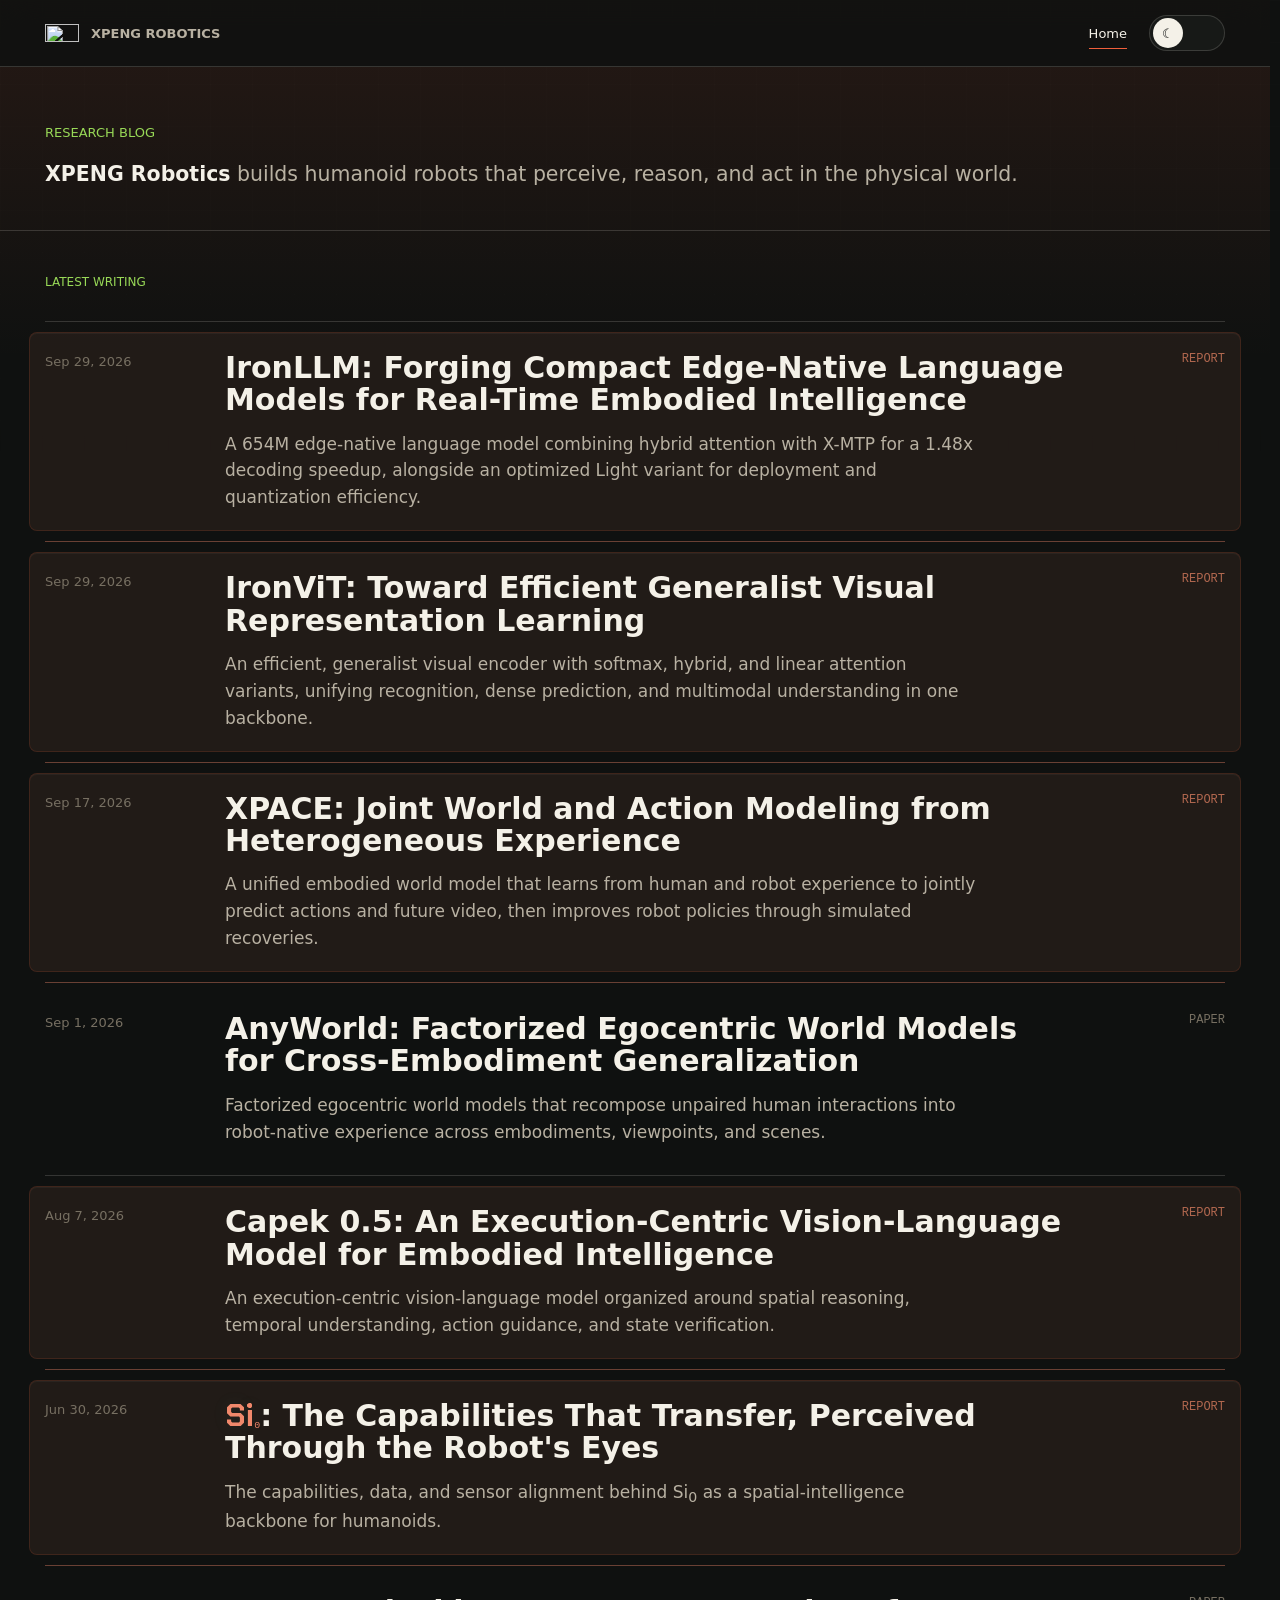
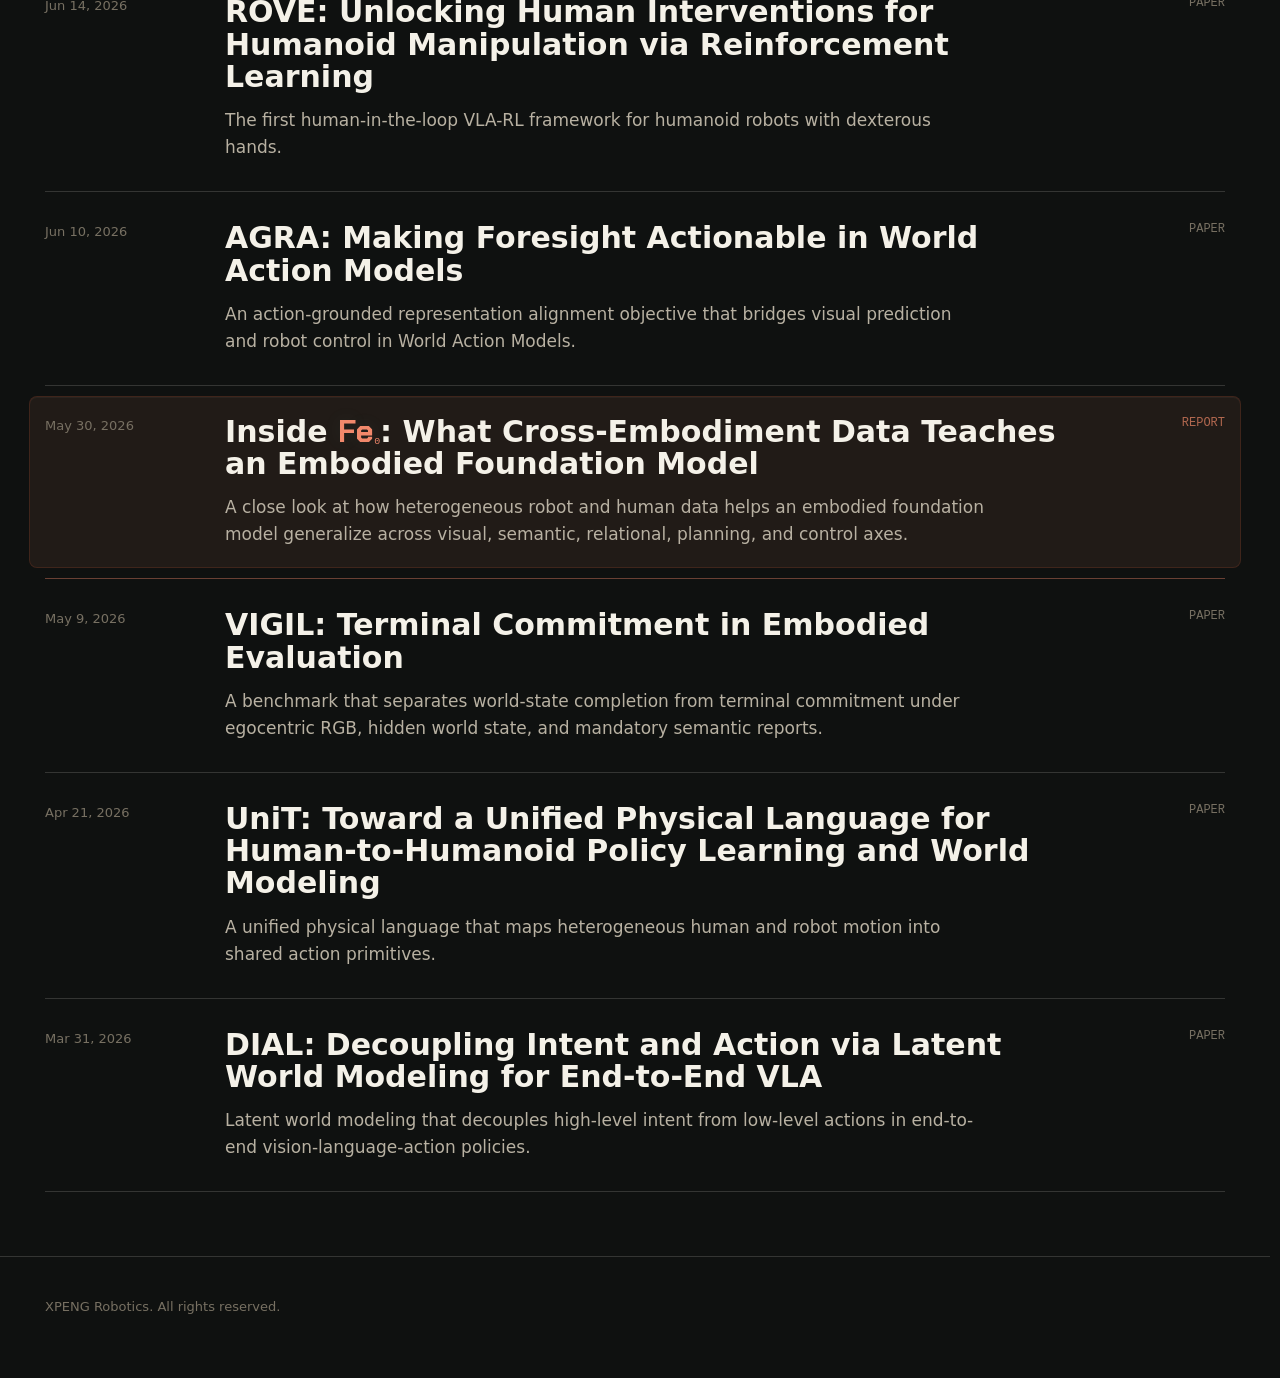
==== commit 8c4f47a1: "update ironllm and ironvit webpage" ====
--- a/index.html
+++ b/index.html
@@ -475,7 +475,7 @@
             <time class="blog-date" datetime="2026-09-29">Sep 29, 2026</time>
             <div>
               <h3 class="blog-title">IronLLM: Forging Compact Edge-Native Language Models for Real-Time Embodied Intelligence</h3>
-              <p class="blog-summary">An efficient 0.6B in-house language model with hybrid attention, trained on 6.2T tokens and extended to 64K context for edge-ready deployment.</p>
+              <p class="blog-summary">A 654M edge-native language model combining hybrid attention with X-MTP for a 1.48x decoding speedup, alongside an optimized Light variant for deployment and quantization efficiency.</p>
             </div>
             <span class="blog-type">Report</span>
           </a>
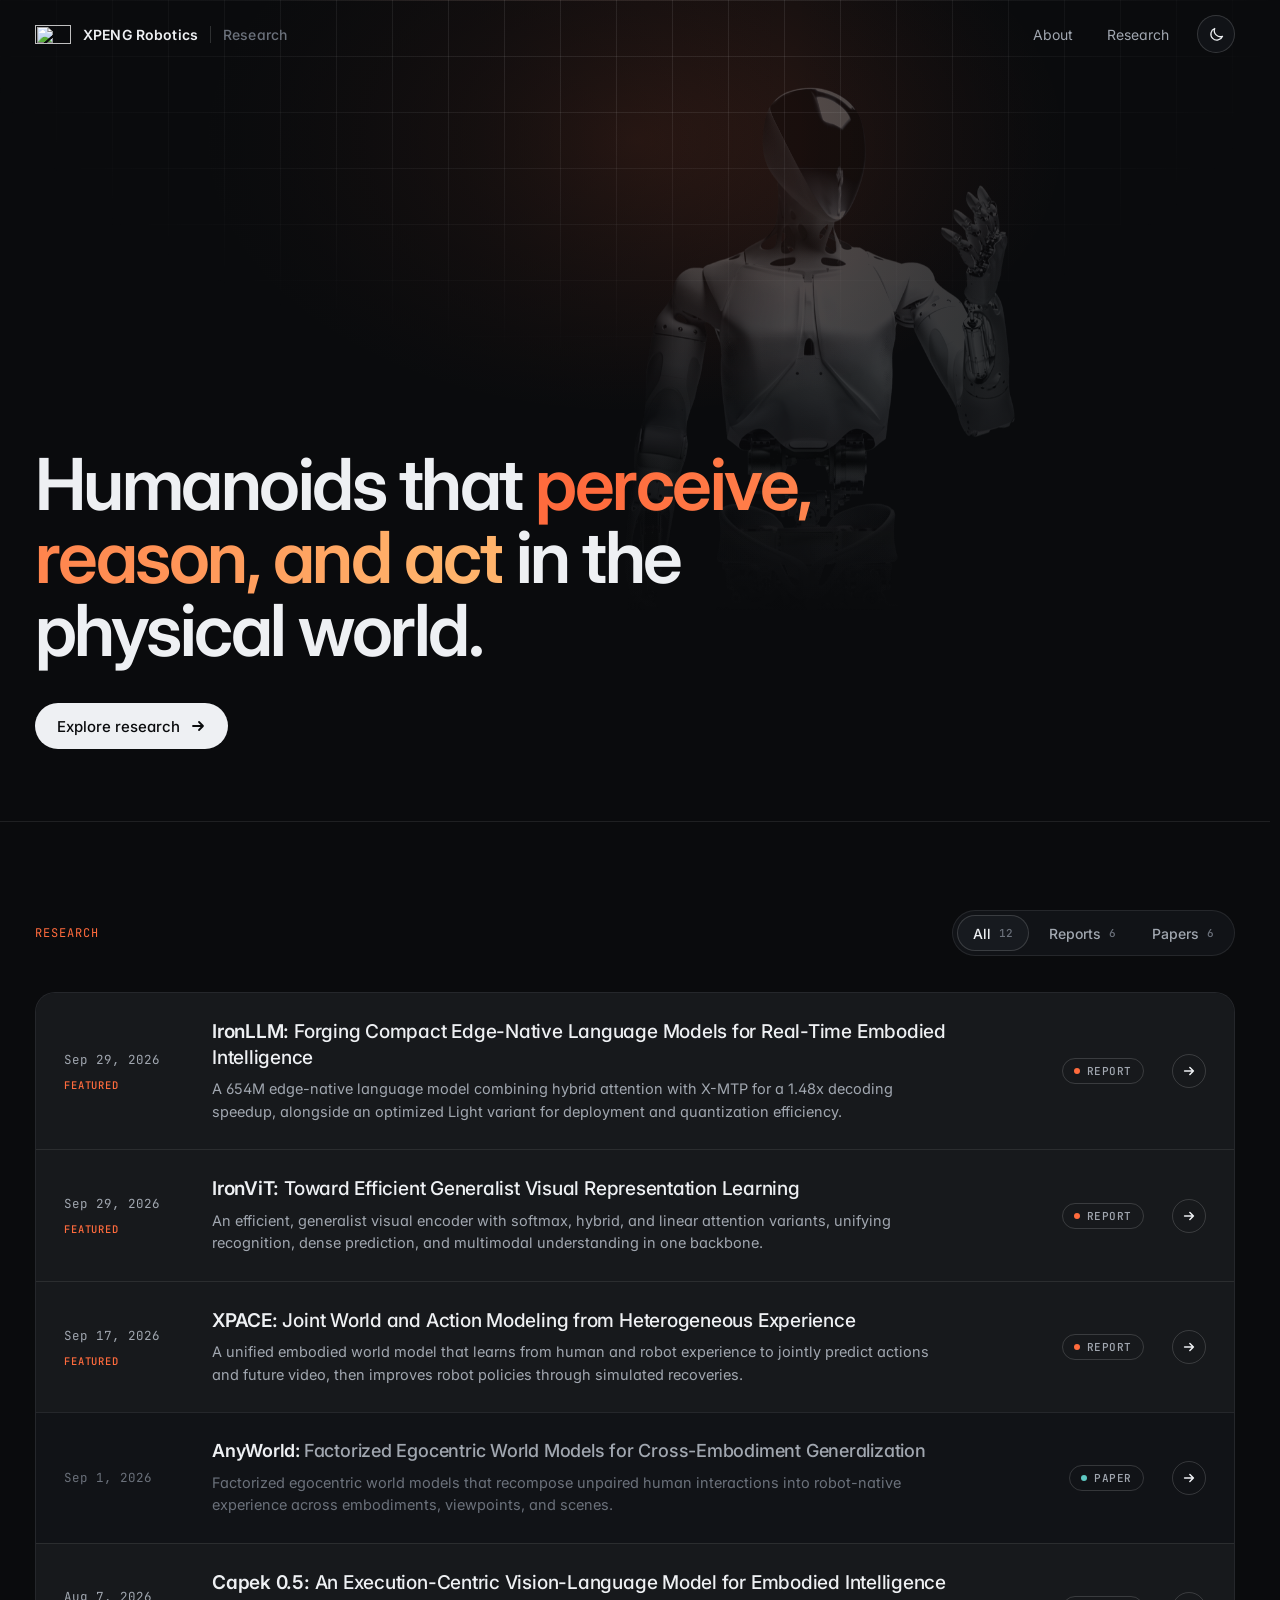
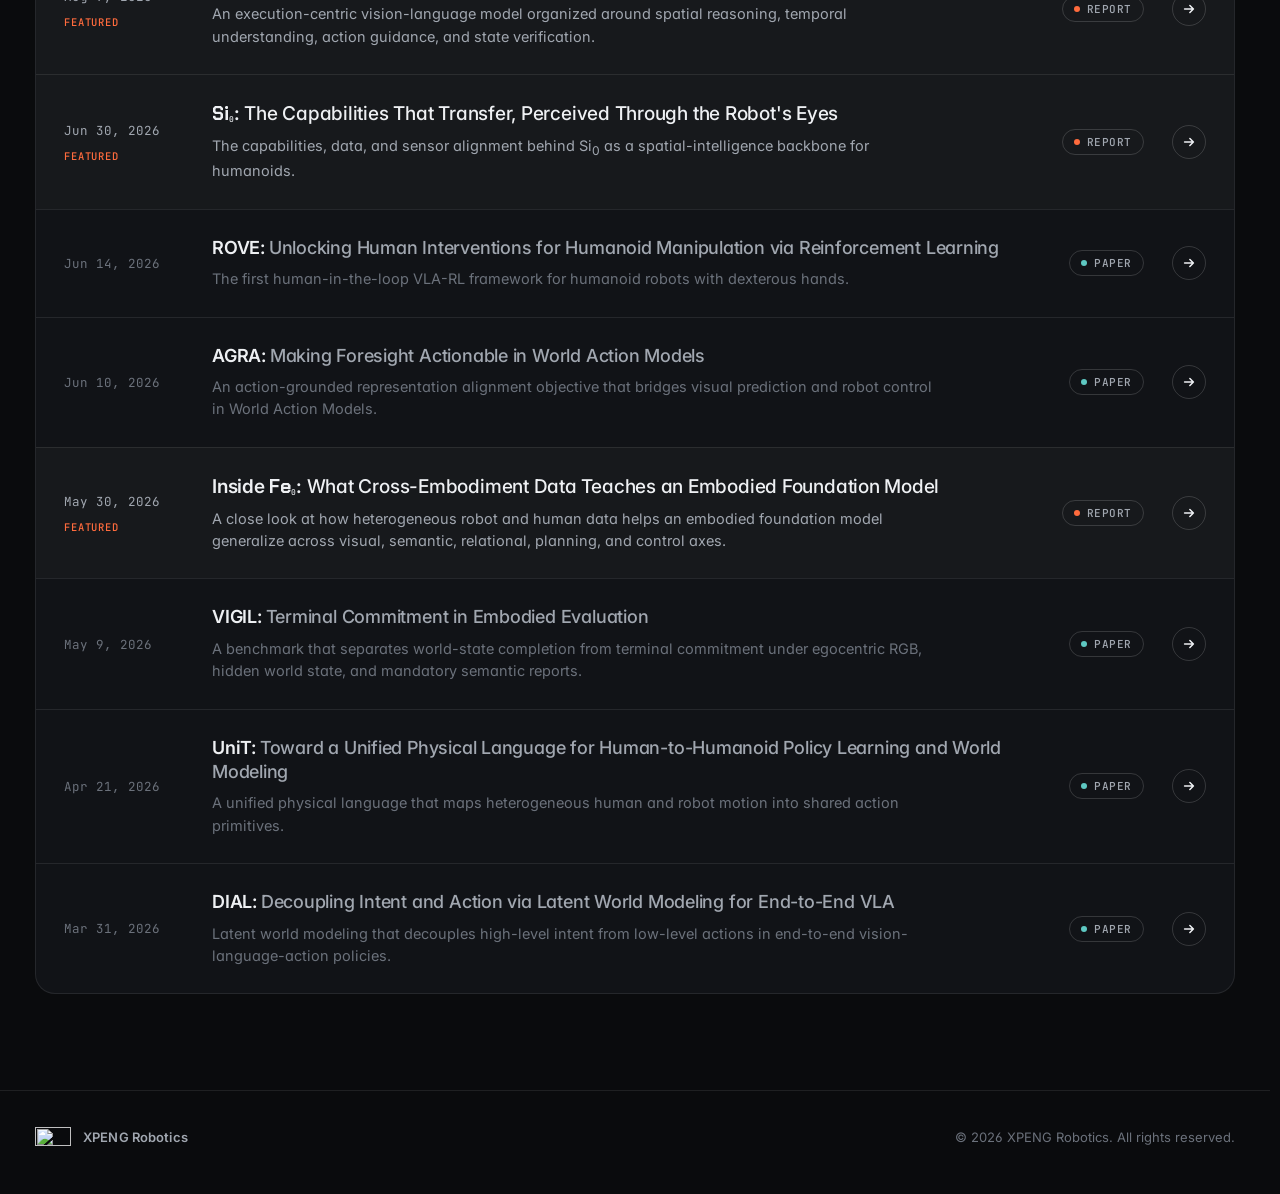
==== commit e5b75f4e: "Redesign homepage with modern layout and robot hero - Hero with day/night robot background, gradient" ====
--- a/index.html
+++ b/index.html
@@ -4,6 +4,7 @@
   <meta charset="utf-8">
   <meta name="viewport" content="width=device-width, initial-scale=1">
   <title>XPENG Robotics</title>
+  <meta name="description" content="XPENG Robotics research blog: humanoid robots that perceive, reason, and act in the physical world.">
   <link rel="icon" type="image/png" href="assets/xpeng-favicon-ink.png">
   <link rel="icon" type="image/png" href="assets/xpeng-favicon-ink.png" media="(prefers-color-scheme: light)">
   <link rel="icon" type="image/png" href="assets/xpeng-favicon-white.png" media="(prefers-color-scheme: dark)">
@@ -13,52 +14,58 @@
   <!-- End Cloudflare Web Analytics -->
   <link rel="preconnect" href="https://fonts.googleapis.com">
   <link rel="preconnect" href="https://fonts.gstatic.com" crossorigin>
-  <link href="https://fonts.googleapis.com/css2?family=Chakra+Petch:wght@400;700&display=swap" rel="stylesheet">
+  <link href="https://fonts.googleapis.com/css2?family=Chakra+Petch:wght@400;700&family=Inter:wght@400;500;600;700&family=JetBrains+Mono:wght@400;500&display=swap" rel="stylesheet">
   <script>
-    const storedTheme = localStorage.getItem("paper-blog-theme");
-    if (storedTheme === "day" || storedTheme === "night") {
-      document.documentElement.dataset.theme = storedTheme;
-    }
+    try {
+      const storedTheme = localStorage.getItem("paper-blog-theme");
+      if (storedTheme === "day" || storedTheme === "night") {
+        document.documentElement.dataset.theme = storedTheme;
+      }
+    } catch (e) {}
+    document.documentElement.classList.add("js");
   </script>
   <style>
     :root {
       color-scheme: dark;
-      --bg: #0f1110;
-      --paper: #171917;
-      --paper-2: #20231f;
-      --ink: #f4f1e8;
-      --muted: #b8b1a2;
-      --soft: #777062;
-      --line: rgba(244, 241, 232, 0.16);
-      --accent: #f05f3b;
-      --accent-2: #98d957;
-      --accent-3: #60c4bf;
-      --shadow: rgba(0, 0, 0, 0.35);
-      --max: 1180px;
-      --radius: 8px;
-      --font-sans: ui-sans-serif, system-ui, -apple-system, BlinkMacSystemFont, "Segoe UI", sans-serif;
-      --font-mono: ui-monospace, "SFMono-Regular", "SF Mono", "Roboto Mono", "Cascadia Mono", "Liberation Mono", Menlo, Consolas, monospace;
-      --small-size: 13px;
-      --label-size: 12px;
+      --bg: #0a0b0d;
+      --surface: #111317;
+      --surface-2: #171a1f;
+      --ink: #eef0f3;
+      --muted: #a1a7b0;
+      --soft: #6b717b;
+      --line: rgba(238, 240, 243, 0.09);
+      --line-strong: rgba(238, 240, 243, 0.16);
+      --accent: #ff6b3d;
+      --accent-2: #ffb36b;
+      --accent-3: #5ec8c2;
+      --glow: rgba(255, 107, 61, 0.16);
+      --max: 1200px;
+      --radius: 20px;
+      --font-sans: "Inter", ui-sans-serif, system-ui, -apple-system, BlinkMacSystemFont, "Segoe UI", sans-serif;
+      --font-mono: "JetBrains Mono", ui-monospace, "SFMono-Regular", "SF Mono", Menlo, Consolas, monospace;
+      --ease: cubic-bezier(0.2, 0.7, 0.2, 1);
     }
 
     html[data-theme="day"] {
       color-scheme: light;
-      --bg: #f5f2ea;
-      --paper: #fffcf4;
-      --paper-2: #ede8dc;
-      --ink: #191815;
-      --muted: #5e5a50;
-      --soft: #8c8576;
-      --line: rgba(25, 24, 21, 0.16);
-      --accent: #d64624;
-      --accent-2: #497f1f;
-      --accent-3: #087b7b;
-      --shadow: rgba(45, 38, 25, 0.14);
+      --bg: #f7f7f5;
+      --surface: #ffffff;
+      --surface-2: #f0f0ed;
+      --ink: #121417;
+      --muted: #5a606a;
+      --soft: #8b909a;
+      --line: rgba(18, 20, 23, 0.08);
+      --line-strong: rgba(18, 20, 23, 0.15);
+      --accent: #e5522a;
+      --accent-2: #d9822f;
+      --accent-3: #0f8a85;
+      --glow: rgba(229, 82, 42, 0.12);
     }
 
     * { box-sizing: border-box; }
+
     html {
+      overflow-x: clip;
       scroll-behavior: smooth;
       overflow-y: scroll;
       scrollbar-gutter: stable;
@@ -66,65 +73,88 @@
       scrollbar-width: thin;
     }
 
-    ::-webkit-scrollbar {
-      width: 8px;
-      height: 8px;
-    }
-
-    ::-webkit-scrollbar-track {
-      background: transparent;
-    }
-
+    ::-webkit-scrollbar { width: 8px; height: 8px; }
+    ::-webkit-scrollbar-track { background: transparent; }
     ::-webkit-scrollbar-thumb {
       border: 3px solid transparent;
       border-radius: 999px;
       background: color-mix(in srgb, var(--muted) 26%, transparent);
       background-clip: content-box;
     }
-
     ::-webkit-scrollbar-thumb:hover {
       background: color-mix(in srgb, var(--accent) 38%, transparent);
       background-clip: content-box;
     }
+
     body {
       margin: 0;
       min-height: 100vh;
       overflow-x: hidden;
-      background:
-        linear-gradient(180deg, rgba(240, 95, 59, 0.10), transparent 360px),
-        var(--bg);
+      background: var(--bg);
       color: var(--ink);
       font-family: var(--font-sans);
-      letter-spacing: 0;
+      font-feature-settings: "ss01", "cv11";
+      -webkit-font-smoothing: antialiased;
     }
 
     body::before {
       content: "";
-      position: fixed;
-      inset: 0;
+      position: absolute;
+      top: -240px;
+      left: 50%;
+      width: min(1200px, 100%);
+      height: 760px;
+      transform: translateX(-50%);
       pointer-events: none;
-      opacity: 0.08;
+      background: radial-gradient(closest-side, var(--glow), transparent 72%);
+      z-index: 0;
+    }
+
+    body::after {
+      content: "";
+      position: absolute;
+      inset: 0 0 auto;
+      height: 820px;
+      pointer-events: none;
       background-image:
         linear-gradient(var(--line) 1px, transparent 1px),
         linear-gradient(90deg, var(--line) 1px, transparent 1px);
-      background-size: 42px 42px;
-      mask-image: linear-gradient(180deg, #000, transparent 72%);
+      background-size: 56px 56px;
+      mask-image: radial-gradient(ellipse 70% 60% at 50% 0%, #000 20%, transparent 75%);
+      -webkit-mask-image: radial-gradient(ellipse 70% 60% at 50% 0%, #000 20%, transparent 75%);
+      z-index: 0;
     }
 
     a { color: inherit; text-decoration: none; }
-    .wrap { width: min(var(--max), calc(100% - 40px)); margin: 0 auto; }
-
+    .wrap { position: relative; z-index: 1; width: min(var(--max), calc(100% - 48px)); margin: 0 auto; }
+
+    ::view-transition-old(root),
+    ::view-transition-new(root) { animation-duration: 320ms; }
+
+    :focus-visible {
+      outline: 2px solid var(--accent);
+      outline-offset: 3px;
+      border-radius: 8px;
+    }
+
+    /* ---------- Nav ---------- */
     .nav {
       position: sticky;
       top: 0;
       z-index: 30;
-      border-bottom: 1px solid var(--line);
-      background: color-mix(in srgb, var(--bg) 84%, transparent);
-      backdrop-filter: blur(18px);
+      border-bottom: 1px solid transparent;
+      transition: background-color 240ms ease, border-color 240ms ease;
+    }
+
+    .nav.scrolled {
+      background: color-mix(in srgb, var(--bg) 78%, transparent);
+      border-bottom-color: var(--line);
+      backdrop-filter: saturate(160%) blur(18px);
+      -webkit-backdrop-filter: saturate(160%) blur(18px);
     }
 
     .nav-inner {
-      min-height: 66px;
+      min-height: 68px;
       display: flex;
       align-items: center;
       justify-content: space-between;
@@ -135,31 +165,23 @@
       display: flex;
       align-items: center;
       gap: 12px;
-      font-size: var(--small-size);
-      text-transform: uppercase;
-      color: var(--muted);
+      font-size: 14px;
+      font-weight: 600;
+      letter-spacing: 0.01em;
       white-space: nowrap;
-      min-width: 0;
-    }
-
-    .brand-text {
-      display: flex;
-      align-items: center;
-      gap: 12px;
-      min-width: 0;
-      font-family: var(--font-sans);
-      font-weight: 600;
-    }
-
-    .brand-sep {
+    }
+
+    .brand-sub {
       color: var(--soft);
-      margin: 0 4px;
+      font-weight: 500;
+      padding-left: 12px;
+      border-left: 1px solid var(--line-strong);
     }
 
     .mark {
       position: relative;
-      width: 34px;
-      height: 18px;
+      width: 36px;
+      height: 19px;
       display: block;
       flex: 0 0 auto;
     }
@@ -176,432 +198,669 @@
     html[data-theme="day"] .logo-mark--ink { display: block; }
     html[data-theme="day"] .logo-mark--white { display: none; }
 
+    .nav-links {
+      display: flex;
+      align-items: center;
+      gap: 6px;
+      font-size: 14px;
+      color: var(--muted);
+    }
+
+    .nav-links a {
+      padding: 8px 14px;
+      border-radius: 999px;
+      transition: color 180ms ease, background-color 180ms ease;
+    }
+
+    .nav-links a:hover { color: var(--ink); background: var(--surface-2); }
+
+    .theme-toggle {
+      margin-left: 8px;
+      width: 38px;
+      height: 38px;
+      display: grid;
+      place-items: center;
+      border: 1px solid var(--line-strong);
+      border-radius: 999px;
+      background: var(--surface);
+      color: var(--ink);
+      cursor: pointer;
+      transition: border-color 180ms ease, transform 180ms ease;
+    }
+
+    .theme-toggle:hover { border-color: color-mix(in srgb, var(--accent) 60%, var(--line-strong)); }
+    .theme-toggle:active { transform: scale(0.94); }
+    .theme-toggle svg { width: 17px; height: 17px; }
+    .theme-toggle .icon-sun { display: none; }
+    html[data-theme="day"] .theme-toggle .icon-sun { display: block; }
+    html[data-theme="day"] .theme-toggle .icon-moon { display: none; }
+
+    /* ---------- Hero ---------- */
+    .hero {
+      position: relative;
+      min-height: min(820px, calc(100vh - 68px));
+      display: flex;
+      align-items: flex-end;
+      margin-top: -68px;
+      padding: 208px 0 72px;
+      overflow: hidden;
+      isolation: isolate;
+    }
+
+    .hero::before {
+      content: "";
+      position: absolute;
+      inset: 0;
+      z-index: -1;
+      pointer-events: none;
+      background:
+        linear-gradient(90deg, var(--bg) 0%, color-mix(in srgb, var(--bg) 55%, transparent) 38%, transparent 62%, color-mix(in srgb, var(--bg) 70%, transparent) 100%),
+        linear-gradient(180deg, transparent 0%, transparent 55%, var(--bg) 100%);
+    }
+
+    .hero-art {
+      position: absolute;
+      inset: 0;
+      z-index: -2;
+      pointer-events: none;
+      transition: opacity 900ms ease;
+    }
+
+    .hero-figure {
+      position: absolute;
+      left: 62%;
+      top: 0;
+      width: clamp(920px, 118vw, 1600px);
+      max-width: none;
+      height: auto;
+      opacity: 0.26;
+      filter: saturate(0.58) contrast(1.2) brightness(0.92);
+      transform: translateX(-50%);
+      mix-blend-mode: lighten;
+      transition: opacity 520ms ease;
+      mask-image: linear-gradient(180deg, #000 0%, #000 44%, rgba(0, 0, 0, 0.6) 56%, transparent 72%);
+      -webkit-mask-image: linear-gradient(180deg, #000 0%, #000 44%, rgba(0, 0, 0, 0.6) 56%, transparent 72%);
+    }
+
+    .hero-figure--day {
+      width: clamp(1300px, 160vw, 2100px);
+      opacity: 0;
+      filter: saturate(0.4) contrast(1.05) brightness(1.08);
+      transform: translateX(-47%);
+      mix-blend-mode: multiply;
+      mask-image: linear-gradient(180deg, #000 0%, #000 34%, rgba(0, 0, 0, 0.5) 46%, transparent 60%);
+      -webkit-mask-image: linear-gradient(180deg, #000 0%, #000 34%, rgba(0, 0, 0, 0.5) 46%, transparent 60%);
+    }
+
+    .js .hero-art:not(.ready) { opacity: 0; }
+
+    html[data-theme="day"] .hero-figure--night { opacity: 0; }
+    html[data-theme="day"] .hero-figure--day { opacity: 0.22; }
+
+    .hero h1 {
+      margin: 0;
+      max-width: 820px;
+      font-size: clamp(40px, 5.6vw, 72px);
+      line-height: 1.02;
+      letter-spacing: -0.035em;
+      font-weight: 600;
+    }
+
+    .hero h1 .grad {
+      background: linear-gradient(100deg, var(--accent) 10%, var(--accent-2) 90%);
+      -webkit-background-clip: text;
+      background-clip: text;
+      color: transparent;
+    }
+
+    .hero-actions {
+      display: flex;
+      flex-wrap: wrap;
+      gap: 12px;
+      margin-top: 36px;
+    }
+
+    .btn {
+      display: inline-flex;
+      align-items: center;
+      gap: 10px;
+      height: 46px;
+      padding: 0 22px;
+      border-radius: 999px;
+      font-size: 15px;
+      font-weight: 500;
+      transition: transform 180ms var(--ease), background-color 180ms ease, border-color 180ms ease;
+    }
+
+    .btn svg { width: 16px; height: 16px; transition: transform 180ms var(--ease); }
+
+    .btn:hover svg { transform: translateX(3px); }
+
+    .btn-primary { background: var(--ink); color: var(--bg); }
+
+    .btn-primary:hover { transform: translateY(-1px); }
+
+
+    /* ---------- Fe0 / Si0 marks ---------- */
     .fe-mark {
       display: inline-flex;
       align-items: baseline;
       color: inherit;
       line-height: 0.88;
-      letter-spacing: 0;
       white-space: nowrap;
-      text-shadow: 0 0 18px color-mix(in srgb, var(--accent-3) 10%, transparent);
     }
 
     .fe-name {
-      font-family: "Chakra Petch", ui-sans-serif, system-ui, -apple-system, BlinkMacSystemFont, "Segoe UI", sans-serif;
-      font-style: normal;
-      font-weight: normal;
+      font-family: "Chakra Petch", var(--font-sans);
+      font-weight: 700;
     }
 
     .fe-zero {
-      font-family: "SFMono-Regular", "Roboto Mono", "Cascadia Mono", "Liberation Mono", Menlo, Consolas, monospace;
-      font-style: normal;
+      font-family: var(--font-mono);
       font-weight: 500;
-      font-size: 0.32em;
+      font-size: 0.42em;
       line-height: 1;
-      margin-left: 0.02em;
-      transform: translateY(0.24em);
-      vertical-align: baseline;
-    }
-
-    .nav-links {
+      margin-left: 0.04em;
+      transform: translateY(0.2em);
+    }
+
+    /* ---------- Research ---------- */
+    .research {
+      padding: 88px 0 96px;
+      border-top: 1px solid var(--line);
+    }
+
+    .section-head {
       display: flex;
       align-items: center;
-      gap: 22px;
-      font-size: var(--small-size);
+      justify-content: space-between;
+      gap: 24px;
+      flex-wrap: wrap;
+      margin-bottom: 36px;
+    }
+
+    .eyebrow {
+      color: var(--accent);
+      font-family: var(--font-mono);
+      font-size: 12px;
+      letter-spacing: 0.08em;
+      text-transform: uppercase;
+    }
+
+    .filters {
+      display: inline-flex;
+      gap: 4px;
+      padding: 4px;
+      border: 1px solid var(--line);
+      border-radius: 999px;
+      background: var(--surface);
+    }
+
+    .filter {
+      display: inline-flex;
+      align-items: center;
+      gap: 8px;
+      height: 36px;
+      padding: 0 16px;
+      border: 0;
+      border-radius: 999px;
+      background: transparent;
       color: var(--muted);
-    }
-
-    .nav-links a {
-      position: relative;
-      transition: color 180ms ease;
-    }
-
-    .nav-links a:hover,
-    .nav-links a.active {
+      font: 500 14px var(--font-sans);
+      cursor: pointer;
+      transition: color 180ms ease, background-color 180ms ease;
+    }
+
+    .filter:hover { color: var(--ink); }
+
+    .filter[aria-pressed="true"] {
+      background: var(--surface-2);
       color: var(--ink);
-    }
-
-    .nav-links a::after {
-      content: "";
-      position: absolute;
-      left: 0;
-      right: 0;
-      bottom: -8px;
-      height: 1px;
-      background: var(--accent);
-      transform: scaleX(0);
-      transition: transform 180ms ease;
-    }
-
-    .nav-links a:hover::after,
-    .nav-links a.active::after {
-      transform: scaleX(1);
-    }
-
-    .theme-toggle {
-      border: 1px solid var(--line);
-      color: var(--ink);
-      background: var(--paper);
-      height: 36px;
-      width: 76px;
-      border-radius: 999px;
-      padding: 3px;
-      cursor: pointer;
-      display: flex;
-      align-items: center;
-    }
-
-    .theme-toggle span {
-      width: 30px;
-      height: 30px;
-      border-radius: 999px;
-      background: var(--ink);
-      color: var(--bg);
+      box-shadow: inset 0 0 0 1px var(--line-strong);
+    }
+
+    .filter-count {
+      color: var(--soft);
+      font-family: var(--font-mono);
+      font-size: 11px;
+    }
+
+    /* Featured */
+    .arrow {
+      width: 34px;
+      height: 34px;
       display: grid;
       place-items: center;
-      font-size: var(--small-size);
-      transition: transform 260ms ease;
-    }
-
-    html[data-theme="day"] .theme-toggle span { transform: translateX(38px); }
-
-    .intro {
-      padding: 58px 0 38px;
-      border-bottom: 1px solid var(--line);
-    }
-
-    .eyebrow {
-      color: var(--accent-2);
-      font-size: var(--small-size);
+      flex: 0 0 auto;
+      border: 1px solid var(--line-strong);
+      border-radius: 999px;
+      color: var(--ink);
+      transition: background-color 220ms ease, border-color 220ms ease, color 220ms ease, transform 220ms var(--ease);
+    }
+
+    .arrow svg { width: 14px; height: 14px; }
+
+    .row:hover .arrow {
+      background: var(--accent);
+      border-color: var(--accent);
+      color: #fff;
+      transform: rotate(-45deg);
+    }
+
+    .tag {
+      display: inline-flex;
+      align-items: center;
+      gap: 7px;
+      height: 26px;
+      padding: 0 11px;
+      border-radius: 999px;
+      border: 1px solid var(--line-strong);
+      color: var(--muted);
+      font-family: var(--font-mono);
+      font-size: 11px;
+      font-weight: 500;
+      letter-spacing: 0.05em;
       text-transform: uppercase;
-      margin-bottom: 18px;
-    }
-
-    .intro-copy {
-      margin: 0;
-      max-width: 1000px;
-      color: var(--muted);
-      font-size: clamp(18px, 1.6vw, 21px);
-      line-height: 1.65;
-    }
-
-    .intro-copy strong {
-      color: var(--ink);
-    }
-
-    section {
-      position: relative;
-      padding: 44px 0 64px;
-      border-bottom: 1px solid var(--line);
-    }
-
-    .section-heading {
+      white-space: nowrap;
+    }
+
+    .tag::before {
+      content: "";
+      width: 6px;
+      height: 6px;
+      border-radius: 50%;
+      background: var(--accent-3);
+    }
+
+    .tag--report::before { background: var(--accent); }
+
+    /* List */
+    .list {
+      border: 1px solid var(--line);
+      border-radius: var(--radius);
+      background: var(--surface);
+      overflow: hidden;
+    }
+
+    .row {
       display: grid;
-      grid-template-columns: minmax(180px, 0.34fr) minmax(0, 1fr);
-      gap: 44px;
-      align-items: start;
-      margin-bottom: 32px;
-    }
-
-    .kicker {
-      color: var(--accent-2);
-      font-size: var(--label-size);
+      grid-template-columns: 120px minmax(0, 1fr) auto 34px;
+      gap: 28px;
+      align-items: center;
+      padding: 26px 28px;
+      border-top: 1px solid var(--line);
+      transition: background-color 200ms ease;
+    }
+
+    .row.first-visible { border-top: 0; }
+    .row:focus-visible { outline-offset: -3px; border-radius: 0; }
+
+    .row:hover { background: var(--surface-2); }
+
+    .row--featured {
+      background: color-mix(in srgb, var(--ink) 2.5%, var(--surface));
+    }
+
+    .row--featured:hover { background: color-mix(in srgb, var(--ink) 5%, var(--surface)); }
+
+    .row--featured .row-date { color: var(--muted); }
+
+    .row--featured .row-date::after {
+      content: "Featured";
+      display: flex;
+      align-items: center;
+      gap: 6px;
+      width: max-content;
+      margin-top: 10px;
+      color: var(--accent);
+      font-size: 10.5px;
+      font-weight: 500;
+      letter-spacing: 0.08em;
       text-transform: uppercase;
     }
 
-    .blog-list {
-      border-top: 1px solid var(--line);
-    }
-
-    .blog-row {
-      display: grid;
-      grid-template-columns: 150px minmax(0, 1fr) 120px;
-      gap: 30px;
-      padding: 30px 0;
-      border-bottom: 1px solid var(--line);
-      align-items: start;
-      transition: color 180ms ease, border-color 180ms ease;
-    }
-
-    .blog-row--featured {
-      position: relative;
-      isolation: isolate;
-      border-bottom-color: color-mix(in srgb, var(--accent) 28%, var(--line));
-    }
-
-    .blog-row--featured::before {
-      content: "";
-      position: absolute;
-      inset: 10px -16px;
-      z-index: -1;
-      border-radius: 8px;
-      border: 1px solid color-mix(in srgb, var(--accent) 18%, transparent);
-      background: color-mix(in srgb, var(--accent) 7%, var(--paper));
-      box-shadow: inset 0 1px 0 color-mix(in srgb, var(--ink) 5%, transparent);
-      opacity: 0.82;
-    }
-
-    .blog-row--featured .blog-type {
-      color: color-mix(in srgb, var(--accent) 48%, var(--soft));
-    }
-
-    .blog-row--featured .fe-mark {
-      color: color-mix(in srgb, var(--accent) 72%, var(--ink));
-    }
-
-    html[data-theme="day"] .blog-row--featured {
-      border-bottom-color: color-mix(in srgb, var(--accent) 24%, var(--line));
-    }
-
-    html[data-theme="day"] .blog-row--featured::before {
-      border-color: color-mix(in srgb, var(--accent) 18%, transparent);
-      background: color-mix(in srgb, var(--accent) 6%, var(--paper));
-      box-shadow: inset 0 1px 0 rgba(255, 255, 255, 0.74);
-      opacity: 1;
-    }
-
-    .blog-row:hover {
-      color: var(--accent);
-      border-color: color-mix(in srgb, var(--accent) 44%, var(--line));
-    }
-
-    .blog-date {
-      color: var(--soft);
-      font-size: var(--small-size);
-      line-height: 1.5;
-    }
-
-    .blog-title {
-      margin: 0;
-      color: var(--ink);
-      font-size: clamp(22px, 2.4vw, 30px);
-      line-height: 1.08;
-      letter-spacing: 0;
-      transition: color 180ms ease;
-    }
-
-    .blog-row:hover .blog-title {
-      color: var(--accent);
-    }
-
-    .blog-title .fe-mark {
-      font-size: 1.04em;
-    }
-
-    .blog-title .fe-name {
-      font-weight: 700;
-    }
-
-    .blog-summary {
-      max-width: 760px;
-      margin: 14px 0 0;
-      color: var(--muted);
-      font-size: 17px;
-      line-height: 1.58;
-    }
-
-    .blog-type {
+    .row.row--featured h3 { font-size: 19px; }
+    .row.row--featured h3 .rest { color: var(--ink); }
+    .row.row--featured p { color: var(--muted); }
+
+    .row-date {
       color: var(--soft);
       font-family: var(--font-mono);
-      font-size: var(--label-size);
-      text-transform: uppercase;
-      text-align: right;
-    }
-
+      font-size: 12.5px;
+      font-variant-numeric: tabular-nums;
+    }
+
+    .row h3 {
+      margin: 0;
+      font-size: 18px;
+      font-weight: 600;
+      line-height: 1.35;
+      letter-spacing: -0.012em;
+      transition: color 200ms ease;
+    }
+
+    .row h3 .acro { color: var(--ink); }
+    .row h3 .rest { color: var(--muted); font-weight: 500; transition: color 200ms ease; }
+    .row:hover h3 .rest { color: var(--ink); }
+
+    .row p {
+      margin: 8px 0 0;
+      max-width: 720px;
+      color: var(--soft);
+      font-size: 14.5px;
+      line-height: 1.55;
+    }
+
+    [hidden] { display: none !important; }
+
+    .empty {
+      padding: 40px;
+      text-align: center;
+      color: var(--soft);
+    }
+
+    /* ---------- Footer ---------- */
     .footer {
-      padding: 42px 0 64px;
+      border-top: 1px solid var(--line);
+      padding: 36px 0 48px;
       color: var(--soft);
-      font-size: var(--small-size);
-    }
-
-    @media (max-width: 900px) {
-      .section-heading {
-        grid-template-columns: 1fr;
-      }
-
-      .blog-row {
-        grid-template-columns: 110px minmax(0, 1fr);
-      }
-
-      .blog-type {
-        grid-column: 2;
-        text-align: left;
-      }
+      font-size: 13px;
+    }
+
+    .footer-inner {
+      display: flex;
+      align-items: center;
+      justify-content: space-between;
+      gap: 16px;
+      flex-wrap: wrap;
+    }
+
+    .footer .brand { color: var(--muted); font-size: 13px; }
+    .footer a:hover { color: var(--ink); }
+
+    /* ---------- Reveal ---------- */
+    .js .reveal {
+      opacity: 0;
+      transform: translateY(14px);
+      transition: opacity 700ms var(--ease), transform 700ms var(--ease);
+    }
+
+    .js .reveal.in { opacity: 1; transform: none; }
+
+    @media (prefers-reduced-motion: reduce) {
+      html { scroll-behavior: auto; }
+      .js .reveal { opacity: 1; transform: none; transition: none; }
+      .arrow { transition: none; }
+    }
+
+    /* ---------- Responsive ---------- */
+    @media (max-width: 980px) {
+        .row { grid-template-columns: 100px minmax(0, 1fr) 34px; }
+      .row .tag { display: none; }
     }
 
     @media (max-width: 640px) {
-      .wrap { width: min(100% - 24px, var(--max)); }
-      .nav-links a { display: none; }
-      .brand-text { overflow: hidden; text-overflow: ellipsis; }
-      .nav-links { gap: 14px; }
-      .intro { padding: 42px 0 34px; }
-      section { padding: 38px 0 52px; }
-      .blog-row {
-        grid-template-columns: 1fr;
-        gap: 12px;
-        padding: 26px 0;
-      }
-      .blog-type { grid-column: auto; }
+      .wrap { width: calc(100% - 32px); }
+      .brand-sub, .nav-links a { display: none; }
+      .hero { min-height: 0; padding: 200px 0 56px; }
+      .hero-figure { left: 70%; }
+      .hero-figure--day { width: 900px; top: 20px; }
+      .research { padding: 64px 0 72px; }
+      .filters { width: 100%; }
+      .filter { flex: 1; justify-content: center; padding: 0 10px; }
+          .row { grid-template-columns: minmax(0, 1fr) 34px; gap: 10px 16px; padding: 22px 20px; }
+      .row-date { grid-column: 1 / -1; display: flex; align-items: center; gap: 12px; }
+      .row--featured .row-date::after { margin-top: 0; }
+      .row h3 { font-size: 17px; }
+      .row.row--featured h3 { font-size: 17px; }
     }
   </style>
 </head>
 <body>
   <nav class="nav">
     <div class="wrap nav-inner">
-      <a class="brand" href="index.html"><span class="mark" aria-hidden="true"><img class="logo-mark logo-mark--white" src="assets/xpeng-logo-white.png" alt=""><img class="logo-mark logo-mark--ink" src="assets/xpeng-logo-ink.png" alt=""></span><span class="brand-text"><span>XPENG Robotics</span></span></a>
+      <a class="brand" href="index.html" aria-label="XPENG Robotics home">
+        <span class="mark" aria-hidden="true"><img class="logo-mark logo-mark--white" src="assets/xpeng-logo-white.png" alt=""><img class="logo-mark logo-mark--ink" src="assets/xpeng-logo-ink.png" alt=""></span>
+        <span>XPENG Robotics</span>
+        <span class="brand-sub">Research</span>
+      </a>
       <div class="nav-links">
-        <a class="active" href="index.html">Home</a>
-        <button class="theme-toggle" type="button" aria-label="Toggle day and night theme"><span>☾</span></button>
+        <a href="#about">About</a>
+        <a href="#research">Research</a>
+        <button class="theme-toggle" type="button" aria-label="Toggle day and night theme">
+          <svg class="icon-moon" viewBox="0 0 24 24" fill="none" stroke="currentColor" stroke-width="1.8" stroke-linecap="round" stroke-linejoin="round" aria-hidden="true"><path d="M20.5 14.5A8.5 8.5 0 0 1 9.5 3.5a8.5 8.5 0 1 0 11 11Z"/></svg>
+          <svg class="icon-sun" viewBox="0 0 24 24" fill="none" stroke="currentColor" stroke-width="1.8" stroke-linecap="round" aria-hidden="true"><circle cx="12" cy="12" r="4"/><path d="M12 2v2M12 20v2M4.9 4.9l1.4 1.4M17.7 17.7l1.4 1.4M2 12h2M20 12h2M4.9 19.1l1.4-1.4M17.7 6.3l1.4-1.4"/></svg>
+        </button>
       </div>
     </div>
   </nav>
 
-  <header class="intro">
+  <header class="hero" id="about">
+    <div class="hero-art" aria-hidden="true">
+      <img class="hero-figure hero-figure--night" src="assets/iron-front-hand.webp" width="2400" height="1345" alt="" decoding="async" fetchpriority="high">
+      <img class="hero-figure hero-figure--day" src="assets/iron-david-stance.webp" width="2200" height="1237" alt="" decoding="async" fetchpriority="high">
+    </div>
     <div class="wrap">
-      <div class="eyebrow">Research blog</div>
-      <p class="intro-copy"><strong>XPENG Robotics</strong> builds humanoid robots that perceive, reason, and act in the physical world.</p>
+      <h1 class="reveal">Humanoids that <span class="grad">perceive, reason, and act</span> in the physical world.</h1>
+      <div class="hero-actions reveal">
+        <a class="btn btn-primary" href="#research">Explore research
+          <svg viewBox="0 0 16 16" fill="none" stroke="currentColor" stroke-width="1.8" stroke-linecap="round" stroke-linejoin="round" aria-hidden="true"><path d="M3 8h10M9 4l4 4-4 4"/></svg>
+        </a>
+      </div>
     </div>
   </header>
 
   <main>
-    <section id="blog">
+    <section class="research" id="research">
       <div class="wrap">
-        <div class="section-heading">
-          <div class="kicker">Latest writing</div>
+        <div class="section-head reveal">
+          <div>
+            <div class="eyebrow">Research</div>
+          </div>
+          <div class="filters" role="group" aria-label="Filter by type">
+            <button class="filter" type="button" data-filter="all" aria-pressed="true">All <span class="filter-count" data-count="all"></span></button>
+            <button class="filter" type="button" data-filter="report" aria-pressed="false">Reports <span class="filter-count" data-count="report"></span></button>
+            <button class="filter" type="button" data-filter="paper" aria-pressed="false">Papers <span class="filter-count" data-count="paper"></span></button>
+          </div>
         </div>
 
-        <div class="blog-list" aria-label="Blog posts">
-          <a class="blog-row blog-row--featured" href="iron-fm/?model=llm">
-            <time class="blog-date" datetime="2026-09-29">Sep 29, 2026</time>
-            <div>
-              <h3 class="blog-title">IronLLM: Forging Compact Edge-Native Language Models for Real-Time Embodied Intelligence</h3>
-              <p class="blog-summary">A 654M edge-native language model combining hybrid attention with X-MTP for a 1.48x decoding speedup, alongside an optimized Light variant for deployment and quantization efficiency.</p>
-            </div>
-            <span class="blog-type">Report</span>
-          </a>
-
-          <a class="blog-row blog-row--featured" href="iron-fm/?model=vit">
-            <time class="blog-date" datetime="2026-09-29">Sep 29, 2026</time>
-            <div>
-              <h3 class="blog-title">IronViT: Toward Efficient Generalist Visual Representation Learning</h3>
-              <p class="blog-summary">An efficient, generalist visual encoder with softmax, hybrid, and linear attention variants, unifying recognition, dense prediction, and multimodal understanding in one backbone.</p>
-            </div>
-            <span class="blog-type">Report</span>
-          </a>
-
-          <a class="blog-row blog-row--featured" href="xpace/">
-            <time class="blog-date" datetime="2026-09-17">Sep 17, 2026</time>
-            <div>
-              <h3 class="blog-title">XPACE: Joint World and Action Modeling from Heterogeneous Experience</h3>
-              <p class="blog-summary">A unified embodied world model that learns from human and robot experience to jointly predict actions and future video, then improves robot policies through simulated recoveries.</p>
-            </div>
-            <span class="blog-type">Report</span>
-          </a>
-
-          <a class="blog-row" href="anyworld/">
-            <time class="blog-date" datetime="2026-09-01">Sep 1, 2026</time>
-            <div>
-              <h3 class="blog-title">AnyWorld: Factorized Egocentric World Models for Cross-Embodiment Generalization</h3>
-              <p class="blog-summary">Factorized egocentric world models that recompose unpaired human interactions into robot-native experience across embodiments, viewpoints, and scenes.</p>
-            </div>
-            <span class="blog-type">Paper</span>
-          </a>
-
-          <a class="blog-row blog-row--featured" href="capek-0.5/">
-            <time class="blog-date" datetime="2026-08-07">Aug 7, 2026</time>
-            <div>
-              <h3 class="blog-title">Capek 0.5: An Execution-Centric Vision-Language Model for Embodied Intelligence</h3>
-              <p class="blog-summary">An execution-centric vision-language model organized around spatial reasoning, temporal understanding, action guidance, and state verification.</p>
-            </div>
-            <span class="blog-type">Report</span>
-          </a>
-
-          <a class="blog-row blog-row--featured" href="si0/">
-            <time class="blog-date" datetime="2026-06-30">Jun 30, 2026</time>
-            <div>
-              <h3 class="blog-title"><span class="fe-mark" aria-label="Si subscript zero"><span class="fe-name">Si</span><sub class="fe-zero">0</sub></span>: The Capabilities That Transfer, Perceived Through the Robot's Eyes</h3>
-              <p class="blog-summary">The capabilities, data, and sensor alignment behind Si<sub>0</sub> as a spatial-intelligence backbone for humanoids.</p>
-            </div>
-            <span class="blog-type">Report</span>
-          </a>
-
-          <a class="blog-row" href="rove/">
-            <time class="blog-date" datetime="2026-06-14">Jun 14, 2026</time>
-            <div>
-              <h3 class="blog-title">ROVE: Unlocking Human Interventions for Humanoid Manipulation via Reinforcement Learning</h3>
-              <p class="blog-summary">The first human-in-the-loop VLA-RL framework for humanoid robots with dexterous hands.</p>
-            </div>
-            <span class="blog-type">Paper</span>
-          </a>
-
-          <a class="blog-row" href="agra/">
-            <time class="blog-date" datetime="2026-06-10">Jun 10, 2026</time>
-            <div>
-              <h3 class="blog-title">AGRA: Making Foresight Actionable in World Action Models</h3>
-              <p class="blog-summary">An action-grounded representation alignment objective that bridges visual prediction and robot control in World Action Models.</p>
-            </div>
-            <span class="blog-type">Paper</span>
-          </a>
-
-          <a class="blog-row blog-row--featured" href="fe0/">
-            <time class="blog-date" datetime="2026-05-30">May 30, 2026</time>
-            <div>
-              <h3 class="blog-title">Inside <span class="fe-mark" aria-label="Fe subscript zero"><span class="fe-name">Fe</span><sub class="fe-zero">0</sub></span>: What Cross-Embodiment Data Teaches an Embodied Foundation Model</h3>
-              <p class="blog-summary">A close look at how heterogeneous robot and human data helps an embodied foundation model generalize across visual, semantic, relational, planning, and control axes.</p>
-            </div>
-            <span class="blog-type">Report</span>
-          </a>
-
-          <a class="blog-row" href="vigil/">
-            <time class="blog-date" datetime="2026-05-09">May 9, 2026</time>
-            <div>
-              <h3 class="blog-title">VIGIL: Terminal Commitment in Embodied Evaluation</h3>
-              <p class="blog-summary">A benchmark that separates world-state completion from terminal commitment under egocentric RGB, hidden world state, and mandatory semantic reports.</p>
-            </div>
-            <span class="blog-type">Paper</span>
-          </a>
-
-          <a class="blog-row" href="unit/">
-            <time class="blog-date" datetime="2026-04-21">Apr 21, 2026</time>
-            <div>
-              <h3 class="blog-title">UniT: Toward a Unified Physical Language for Human-to-Humanoid Policy Learning and World Modeling</h3>
-              <p class="blog-summary">A unified physical language that maps heterogeneous human and robot motion into shared action primitives.</p>
-            </div>
-            <span class="blog-type">Paper</span>
-          </a>
-
-          <a class="blog-row" href="dial/">
-            <time class="blog-date" datetime="2026-03-31">Mar 31, 2026</time>
-            <div>
-              <h3 class="blog-title">DIAL: Decoupling Intent and Action via Latent World Modeling for End-to-End VLA</h3>
-              <p class="blog-summary">Latent world modeling that decouples high-level intent from low-level actions in end-to-end vision-language-action policies.</p>
-            </div>
-            <span class="blog-type">Paper</span>
-          </a>
+        <div class="list reveal" aria-label="Blog posts">
+          <a class="row row--featured post" data-type="report" href="iron-fm/?model=llm">
+            <time class="row-date" datetime="2026-09-29">Sep 29, 2026</time>
+            <div>
+              <h3><span class="acro">IronLLM:</span> <span class="rest">Forging Compact Edge-Native Language Models for Real-Time Embodied Intelligence</span></h3>
+              <p>A 654M edge-native language model combining hybrid attention with X-MTP for a 1.48x decoding speedup, alongside an optimized Light variant for deployment and quantization efficiency.</p>
+            </div>
+            <span class="tag tag--report">Report</span>
+            <span class="arrow"><svg viewBox="0 0 16 16" fill="none" stroke="currentColor" stroke-width="1.8" stroke-linecap="round" stroke-linejoin="round" aria-hidden="true"><path d="M3 8h10M9 4l4 4-4 4"/></svg></span>
+          </a>
+
+          <a class="row row--featured post" data-type="report" href="iron-fm/?model=vit">
+            <time class="row-date" datetime="2026-09-29">Sep 29, 2026</time>
+            <div>
+              <h3><span class="acro">IronViT:</span> <span class="rest">Toward Efficient Generalist Visual Representation Learning</span></h3>
+              <p>An efficient, generalist visual encoder with softmax, hybrid, and linear attention variants, unifying recognition, dense prediction, and multimodal understanding in one backbone.</p>
+            </div>
+            <span class="tag tag--report">Report</span>
+            <span class="arrow"><svg viewBox="0 0 16 16" fill="none" stroke="currentColor" stroke-width="1.8" stroke-linecap="round" stroke-linejoin="round" aria-hidden="true"><path d="M3 8h10M9 4l4 4-4 4"/></svg></span>
+          </a>
+
+          <a class="row row--featured post" data-type="report" href="xpace/">
+            <time class="row-date" datetime="2026-09-17">Sep 17, 2026</time>
+            <div>
+              <h3><span class="acro">XPACE:</span> <span class="rest">Joint World and Action Modeling from Heterogeneous Experience</span></h3>
+              <p>A unified embodied world model that learns from human and robot experience to jointly predict actions and future video, then improves robot policies through simulated recoveries.</p>
+            </div>
+            <span class="tag tag--report">Report</span>
+            <span class="arrow"><svg viewBox="0 0 16 16" fill="none" stroke="currentColor" stroke-width="1.8" stroke-linecap="round" stroke-linejoin="round" aria-hidden="true"><path d="M3 8h10M9 4l4 4-4 4"/></svg></span>
+          </a>
+
+          <a class="row post" data-type="paper" href="anyworld/">
+            <time class="row-date" datetime="2026-09-01">Sep 1, 2026</time>
+            <div>
+              <h3><span class="acro">AnyWorld:</span> <span class="rest">Factorized Egocentric World Models for Cross-Embodiment Generalization</span></h3>
+              <p>Factorized egocentric world models that recompose unpaired human interactions into robot-native experience across embodiments, viewpoints, and scenes.</p>
+            </div>
+            <span class="tag">Paper</span>
+            <span class="arrow"><svg viewBox="0 0 16 16" fill="none" stroke="currentColor" stroke-width="1.8" stroke-linecap="round" stroke-linejoin="round" aria-hidden="true"><path d="M3 8h10M9 4l4 4-4 4"/></svg></span>
+          </a>
+
+          <a class="row row--featured post" data-type="report" href="capek-0.5/">
+            <time class="row-date" datetime="2026-08-07">Aug 7, 2026</time>
+            <div>
+              <h3><span class="acro">Capek 0.5:</span> <span class="rest">An Execution-Centric Vision-Language Model for Embodied Intelligence</span></h3>
+              <p>An execution-centric vision-language model organized around spatial reasoning, temporal understanding, action guidance, and state verification.</p>
+            </div>
+            <span class="tag tag--report">Report</span>
+            <span class="arrow"><svg viewBox="0 0 16 16" fill="none" stroke="currentColor" stroke-width="1.8" stroke-linecap="round" stroke-linejoin="round" aria-hidden="true"><path d="M3 8h10M9 4l4 4-4 4"/></svg></span>
+          </a>
+
+          <a class="row row--featured post" data-type="report" href="si0/">
+            <time class="row-date" datetime="2026-06-30">Jun 30, 2026</time>
+            <div>
+              <h3><span class="acro"><span class="fe-mark" aria-label="Si subscript zero"><span class="fe-name">Si</span><sub class="fe-zero">0</sub></span>:</span> <span class="rest">The Capabilities That Transfer, Perceived Through the Robot's Eyes</span></h3>
+              <p>The capabilities, data, and sensor alignment behind Si<sub>0</sub> as a spatial-intelligence backbone for humanoids.</p>
+            </div>
+            <span class="tag tag--report">Report</span>
+            <span class="arrow"><svg viewBox="0 0 16 16" fill="none" stroke="currentColor" stroke-width="1.8" stroke-linecap="round" stroke-linejoin="round" aria-hidden="true"><path d="M3 8h10M9 4l4 4-4 4"/></svg></span>
+          </a>
+
+          <a class="row post" data-type="paper" href="rove/">
+            <time class="row-date" datetime="2026-06-14">Jun 14, 2026</time>
+            <div>
+              <h3><span class="acro">ROVE:</span> <span class="rest">Unlocking Human Interventions for Humanoid Manipulation via Reinforcement Learning</span></h3>
+              <p>The first human-in-the-loop VLA-RL framework for humanoid robots with dexterous hands.</p>
+            </div>
+            <span class="tag">Paper</span>
+            <span class="arrow"><svg viewBox="0 0 16 16" fill="none" stroke="currentColor" stroke-width="1.8" stroke-linecap="round" stroke-linejoin="round" aria-hidden="true"><path d="M3 8h10M9 4l4 4-4 4"/></svg></span>
+          </a>
+
+          <a class="row post" data-type="paper" href="agra/">
+            <time class="row-date" datetime="2026-06-10">Jun 10, 2026</time>
+            <div>
+              <h3><span class="acro">AGRA:</span> <span class="rest">Making Foresight Actionable in World Action Models</span></h3>
+              <p>An action-grounded representation alignment objective that bridges visual prediction and robot control in World Action Models.</p>
+            </div>
+            <span class="tag">Paper</span>
+            <span class="arrow"><svg viewBox="0 0 16 16" fill="none" stroke="currentColor" stroke-width="1.8" stroke-linecap="round" stroke-linejoin="round" aria-hidden="true"><path d="M3 8h10M9 4l4 4-4 4"/></svg></span>
+          </a>
+
+          <a class="row row--featured post" data-type="report" href="fe0/">
+            <time class="row-date" datetime="2026-05-30">May 30, 2026</time>
+            <div>
+              <h3><span class="acro">Inside <span class="fe-mark" aria-label="Fe subscript zero"><span class="fe-name">Fe</span><sub class="fe-zero">0</sub></span>:</span> <span class="rest">What Cross-Embodiment Data Teaches an Embodied Foundation Model</span></h3>
+              <p>A close look at how heterogeneous robot and human data helps an embodied foundation model generalize across visual, semantic, relational, planning, and control axes.</p>
+            </div>
+            <span class="tag tag--report">Report</span>
+            <span class="arrow"><svg viewBox="0 0 16 16" fill="none" stroke="currentColor" stroke-width="1.8" stroke-linecap="round" stroke-linejoin="round" aria-hidden="true"><path d="M3 8h10M9 4l4 4-4 4"/></svg></span>
+          </a>
+
+          <a class="row post" data-type="paper" href="vigil/">
+            <time class="row-date" datetime="2026-05-09">May 9, 2026</time>
+            <div>
+              <h3><span class="acro">VIGIL:</span> <span class="rest">Terminal Commitment in Embodied Evaluation</span></h3>
+              <p>A benchmark that separates world-state completion from terminal commitment under egocentric RGB, hidden world state, and mandatory semantic reports.</p>
+            </div>
+            <span class="tag">Paper</span>
+            <span class="arrow"><svg viewBox="0 0 16 16" fill="none" stroke="currentColor" stroke-width="1.8" stroke-linecap="round" stroke-linejoin="round" aria-hidden="true"><path d="M3 8h10M9 4l4 4-4 4"/></svg></span>
+          </a>
+
+          <a class="row post" data-type="paper" href="unit/">
+            <time class="row-date" datetime="2026-04-21">Apr 21, 2026</time>
+            <div>
+              <h3><span class="acro">UniT:</span> <span class="rest">Toward a Unified Physical Language for Human-to-Humanoid Policy Learning and World Modeling</span></h3>
+              <p>A unified physical language that maps heterogeneous human and robot motion into shared action primitives.</p>
+            </div>
+            <span class="tag">Paper</span>
+            <span class="arrow"><svg viewBox="0 0 16 16" fill="none" stroke="currentColor" stroke-width="1.8" stroke-linecap="round" stroke-linejoin="round" aria-hidden="true"><path d="M3 8h10M9 4l4 4-4 4"/></svg></span>
+          </a>
+
+          <a class="row post" data-type="paper" href="dial/">
+            <time class="row-date" datetime="2026-03-31">Mar 31, 2026</time>
+            <div>
+              <h3><span class="acro">DIAL:</span> <span class="rest">Decoupling Intent and Action via Latent World Modeling for End-to-End VLA</span></h3>
+              <p>Latent world modeling that decouples high-level intent from low-level actions in end-to-end vision-language-action policies.</p>
+            </div>
+            <span class="tag">Paper</span>
+            <span class="arrow"><svg viewBox="0 0 16 16" fill="none" stroke="currentColor" stroke-width="1.8" stroke-linecap="round" stroke-linejoin="round" aria-hidden="true"><path d="M3 8h10M9 4l4 4-4 4"/></svg></span>
+          </a>
+
+          <div class="empty" hidden>No posts in this category yet.</div>
         </div>
       </div>
     </section>
+
   </main>
 
   <footer class="footer">
-    <div class="wrap">XPENG Robotics. All rights reserved.</div>
+    <div class="wrap footer-inner">
+      <a class="brand" href="index.html"><span class="mark" aria-hidden="true"><img class="logo-mark logo-mark--white" src="assets/xpeng-logo-white.png" alt=""><img class="logo-mark logo-mark--ink" src="assets/xpeng-logo-ink.png" alt=""></span><span>XPENG Robotics</span></a>
+      <span>© <span id="year">2026</span> XPENG Robotics. All rights reserved.</span>
+    </div>
   </footer>
 
   <script>
     const root = document.documentElement;
-    const toggle = document.querySelector(".theme-toggle");
-    const knob = toggle.querySelector("span");
-    const savedTheme = localStorage.getItem("paper-blog-theme");
-    if (savedTheme) {
-      root.dataset.theme = savedTheme;
-      knob.textContent = savedTheme === "day" ? "☀" : "☾";
-    }
-    toggle.addEventListener("click", () => {
+    const reduceMotion = window.matchMedia("(prefers-reduced-motion: reduce)").matches;
+
+    // Theme toggle (shares the "paper-blog-theme" key with sub-pages)
+    document.querySelector(".theme-toggle").addEventListener("click", () => {
       const next = root.dataset.theme === "night" ? "day" : "night";
-      root.dataset.theme = next;
-      knob.textContent = next === "day" ? "☀" : "☾";
-      localStorage.setItem("paper-blog-theme", next);
+      const apply = () => {
+        root.dataset.theme = next;
+        try { localStorage.setItem("paper-blog-theme", next); } catch (e) {}
+      };
+      if (document.startViewTransition && !reduceMotion) document.startViewTransition(apply);
+      else apply();
     });
+
+    // Fade the hero robot in once the visible pose has loaded
+    const art = document.querySelector(".hero-art");
+    const figure = art.querySelector(root.dataset.theme === "day" ? ".hero-figure--day" : ".hero-figure--night");
+    const ready = () => art.classList.add("ready");
+    if (figure.complete) ready();
+    else { figure.addEventListener("load", ready, { once: true }); figure.addEventListener("error", ready, { once: true }); }
+
+    // Nav background on scroll
+    const nav = document.querySelector(".nav");
+    const onScroll = () => nav.classList.toggle("scrolled", window.scrollY > 8);
+    onScroll();
+    window.addEventListener("scroll", onScroll, { passive: true });
+
+    // Counts + filtering
+    const posts = [...document.querySelectorAll(".post")];
+    const rows = [...document.querySelectorAll(".row.post")];
+    const empty = document.querySelector(".empty");
+    const count = (type) => type === "all" ? posts.length : posts.filter((p) => p.dataset.type === type).length;
+    document.querySelectorAll("[data-count]").forEach((el) => { el.textContent = count(el.dataset.count); });
+
+    const applyFilter = (type) => {
+      posts.forEach((p) => { p.hidden = type !== "all" && p.dataset.type !== type; });
+      const visibleRows = rows.filter((r) => !r.hidden);
+      rows.forEach((r) => r.classList.toggle("first-visible", r === visibleRows[0]));
+      empty.hidden = visibleRows.length > 0;
+      document.querySelectorAll(".filter").forEach((b) => b.setAttribute("aria-pressed", String(b.dataset.filter === type)));
+    };
+    document.querySelectorAll(".filter").forEach((b) => b.addEventListener("click", () => applyFilter(b.dataset.filter)));
+    applyFilter("all");
+
+    document.getElementById("year").textContent = new Date().getFullYear();
+
+    // Reveal on scroll
+    const reveals = document.querySelectorAll(".reveal");
+    if ("IntersectionObserver" in window) {
+      const io = new IntersectionObserver((entries) => {
+        entries.forEach((e) => {
+          if (e.isIntersecting) { e.target.classList.add("in"); io.unobserve(e.target); }
+        });
+      }, { rootMargin: "0px 0px -8% 0px", threshold: 0.05 });
+      reveals.forEach((el, i) => {
+        el.style.transitionDelay = el.closest(".hero") ? `${i * 70}ms` : "0ms";
+        io.observe(el);
+      });
+    } else {
+      reveals.forEach((el) => el.classList.add("in"));
+    }
   </script>
 </body>
 </html>
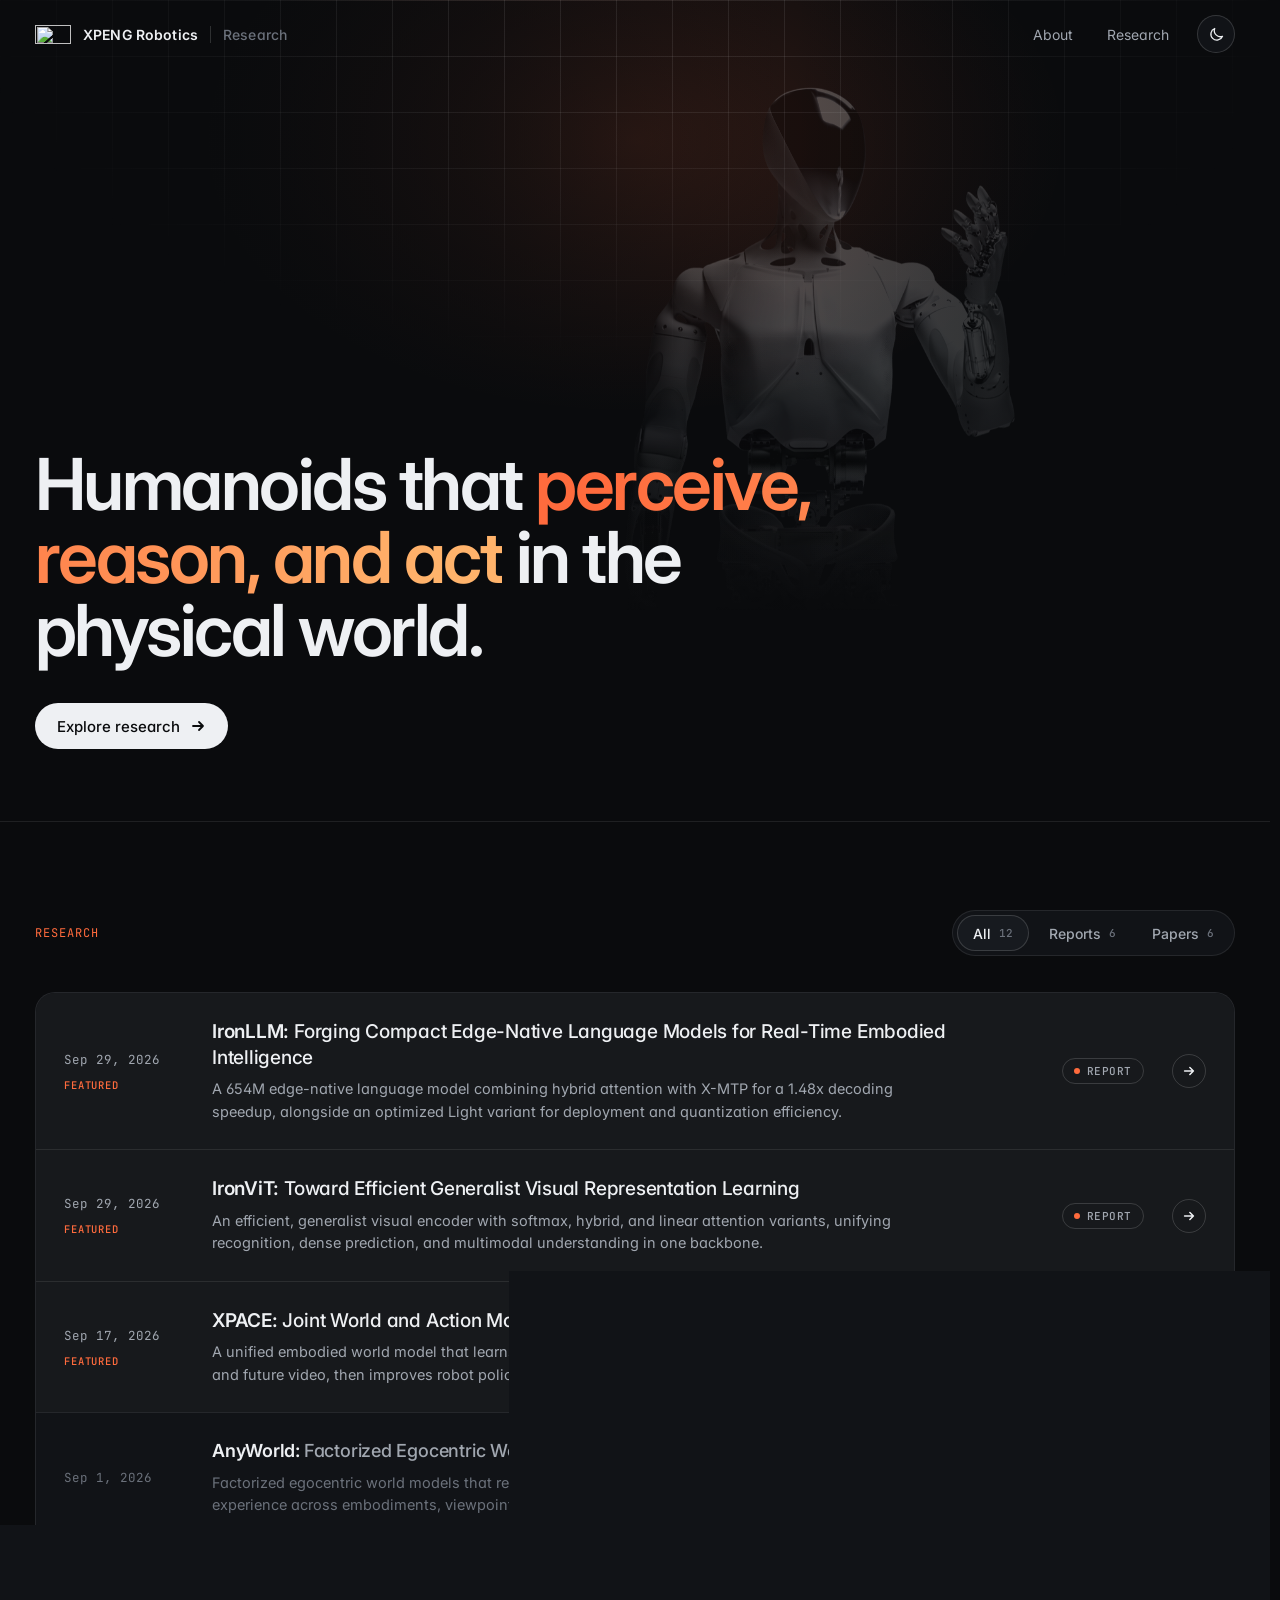
==== commit 0e36d832: "Prevent headline reflow when web fonts load Add an Arial-based "Inter Fallback" face tuned to Inter'" ====
--- a/index.html
+++ b/index.html
@@ -14,7 +14,7 @@
   <!-- End Cloudflare Web Analytics -->
   <link rel="preconnect" href="https://fonts.googleapis.com">
   <link rel="preconnect" href="https://fonts.gstatic.com" crossorigin>
-  <link href="https://fonts.googleapis.com/css2?family=Chakra+Petch:wght@400;700&family=Inter:wght@400;500;600;700&family=JetBrains+Mono:wght@400;500&display=swap" rel="stylesheet">
+  <link href="https://fonts.googleapis.com/css2?family=Chakra+Petch:wght@400;700&family=Inter:wght@400;500;600;700&family=JetBrains+Mono:wght@400;500&display=optional" rel="stylesheet">
   <script>
     try {
       const storedTheme = localStorage.getItem("paper-blog-theme");
@@ -25,6 +25,27 @@
     document.documentElement.classList.add("js");
   </script>
   <style>
+    /* Arial tuned to Inter's metrics, so text keeps the same line breaks before and after Inter loads */
+    @font-face {
+      font-family: "Inter Fallback";
+      src: local("Arial"), local("ArialMT");
+      font-weight: 100 550;
+      size-adjust: 107.06%;
+      ascent-override: 90.49%;
+      descent-override: 22.56%;
+      line-gap-override: 0%;
+    }
+
+    @font-face {
+      font-family: "Inter Fallback";
+      src: local("Arial Bold"), local("Arial-BoldMT");
+      font-weight: 551 900;
+      size-adjust: 101.5%;
+      ascent-override: 90.49%;
+      descent-override: 22.56%;
+      line-gap-override: 0%;
+    }
+
     :root {
       color-scheme: dark;
       --bg: #0a0b0d;
@@ -41,7 +62,7 @@
       --glow: rgba(255, 107, 61, 0.16);
       --max: 1200px;
       --radius: 20px;
-      --font-sans: "Inter", ui-sans-serif, system-ui, -apple-system, BlinkMacSystemFont, "Segoe UI", sans-serif;
+      --font-sans: "Inter", "Inter Fallback", ui-sans-serif, system-ui, -apple-system, BlinkMacSystemFont, "Segoe UI", sans-serif;
       --font-mono: "JetBrains Mono", ui-monospace, "SFMono-Regular", "SF Mono", Menlo, Consolas, monospace;
       --ease: cubic-bezier(0.2, 0.7, 0.2, 1);
     }
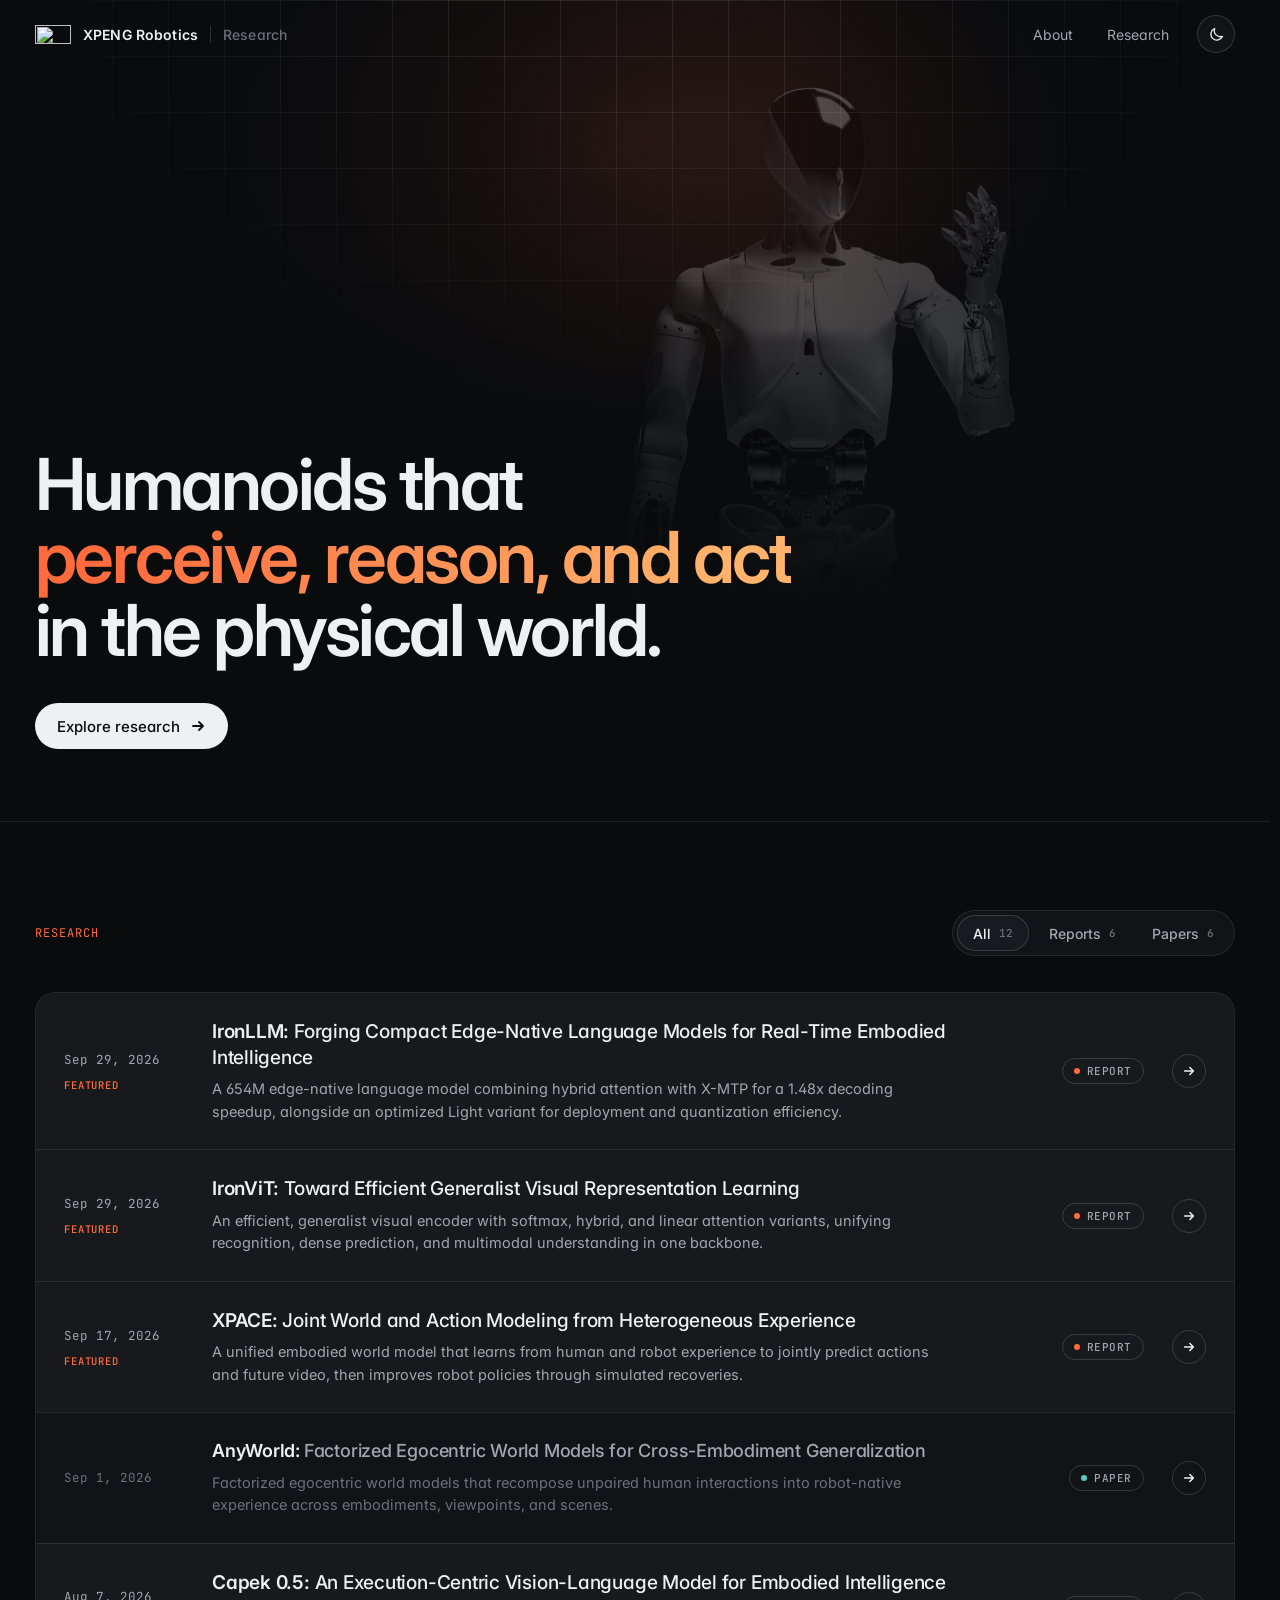
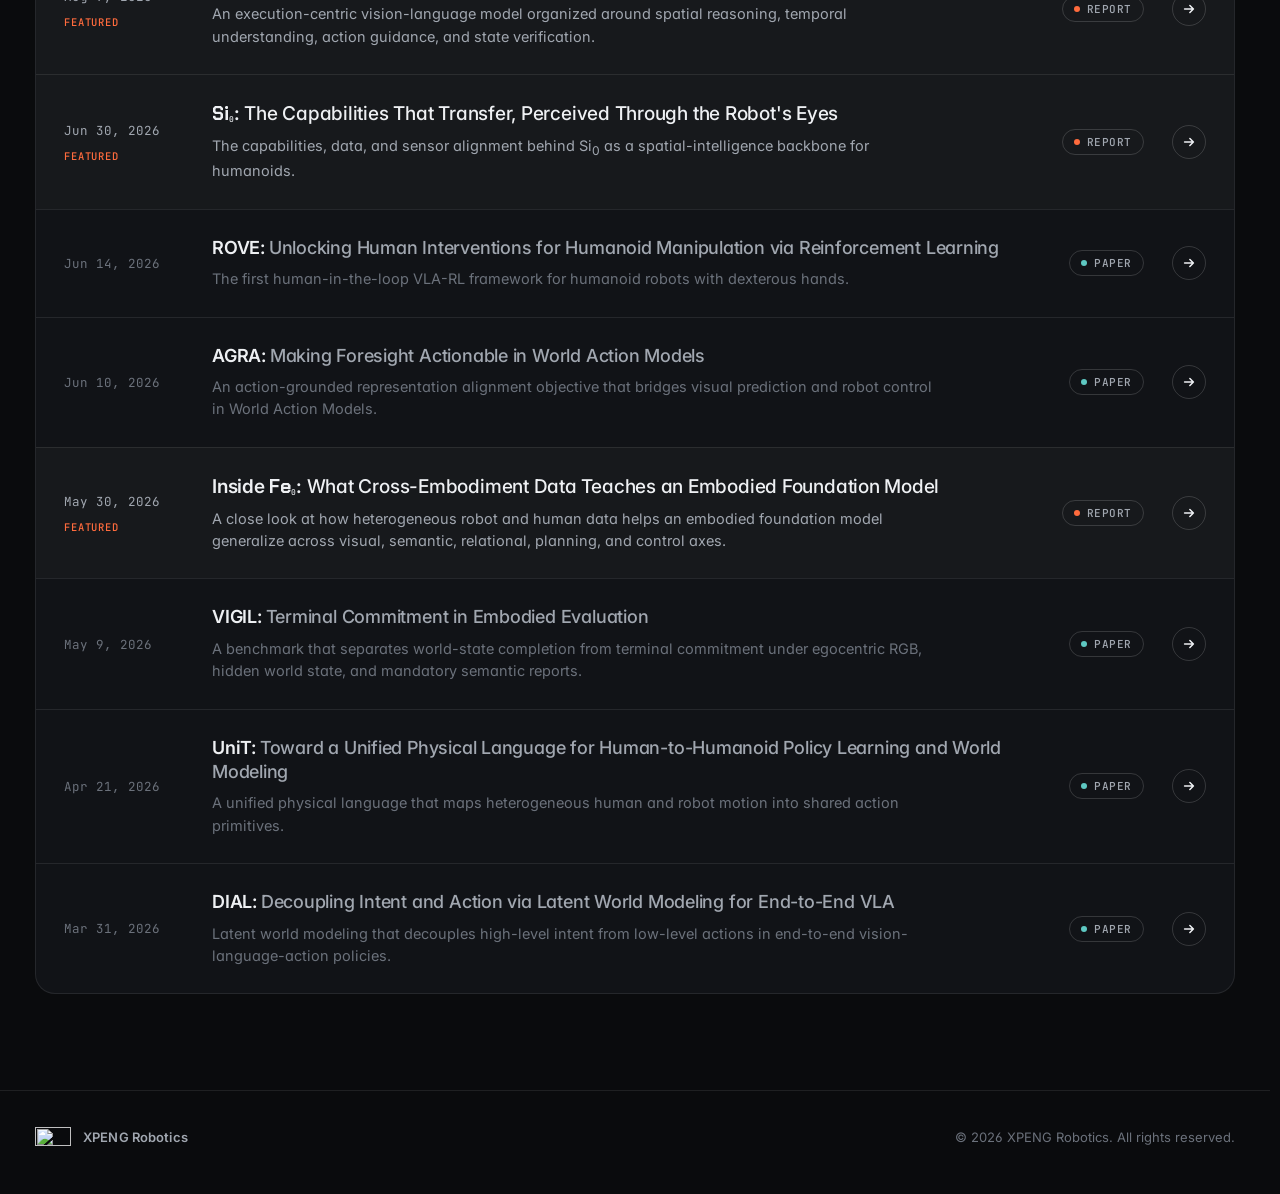
==== commit ca215864: "Keep hero headline line breaks stable across fonts and widths Size the headline width in em and keep" ====
--- a/index.html
+++ b/index.html
@@ -320,14 +320,17 @@
 
     .hero h1 {
       margin: 0;
-      max-width: 820px;
+      max-width: 11.4em;
       font-size: clamp(40px, 5.6vw, 72px);
       line-height: 1.02;
       letter-spacing: -0.035em;
       font-weight: 600;
     }
 
+    .hero h1 .keep { white-space: nowrap; }
+
     .hero h1 .grad {
+      white-space: nowrap;
       background: linear-gradient(100deg, var(--accent) 10%, var(--accent-2) 90%);
       -webkit-background-clip: text;
       background-clip: text;
@@ -618,6 +621,10 @@
     @media (max-width: 980px) {
         .row { grid-template-columns: 100px minmax(0, 1fr) 34px; }
       .row .tag { display: none; }
+    }
+
+    @media (max-width: 760px) {
+      .hero h1 .grad, .hero h1 .keep { white-space: normal; }
     }
 
     @media (max-width: 640px) {
@@ -662,7 +669,7 @@
       <img class="hero-figure hero-figure--day" src="assets/iron-david-stance.webp" width="2200" height="1237" alt="" decoding="async" fetchpriority="high">
     </div>
     <div class="wrap">
-      <h1 class="reveal">Humanoids that <span class="grad">perceive, reason, and act</span> in the physical world.</h1>
+      <h1 class="reveal">Humanoids that <span class="grad">perceive, reason, and act</span> <span class="keep">in the physical world.</span></h1>
       <div class="hero-actions reveal">
         <a class="btn btn-primary" href="#research">Explore research
           <svg viewBox="0 0 16 16" fill="none" stroke="currentColor" stroke-width="1.8" stroke-linecap="round" stroke-linejoin="round" aria-hidden="true"><path d="M3 8h10M9 4l4 4-4 4"/></svg>
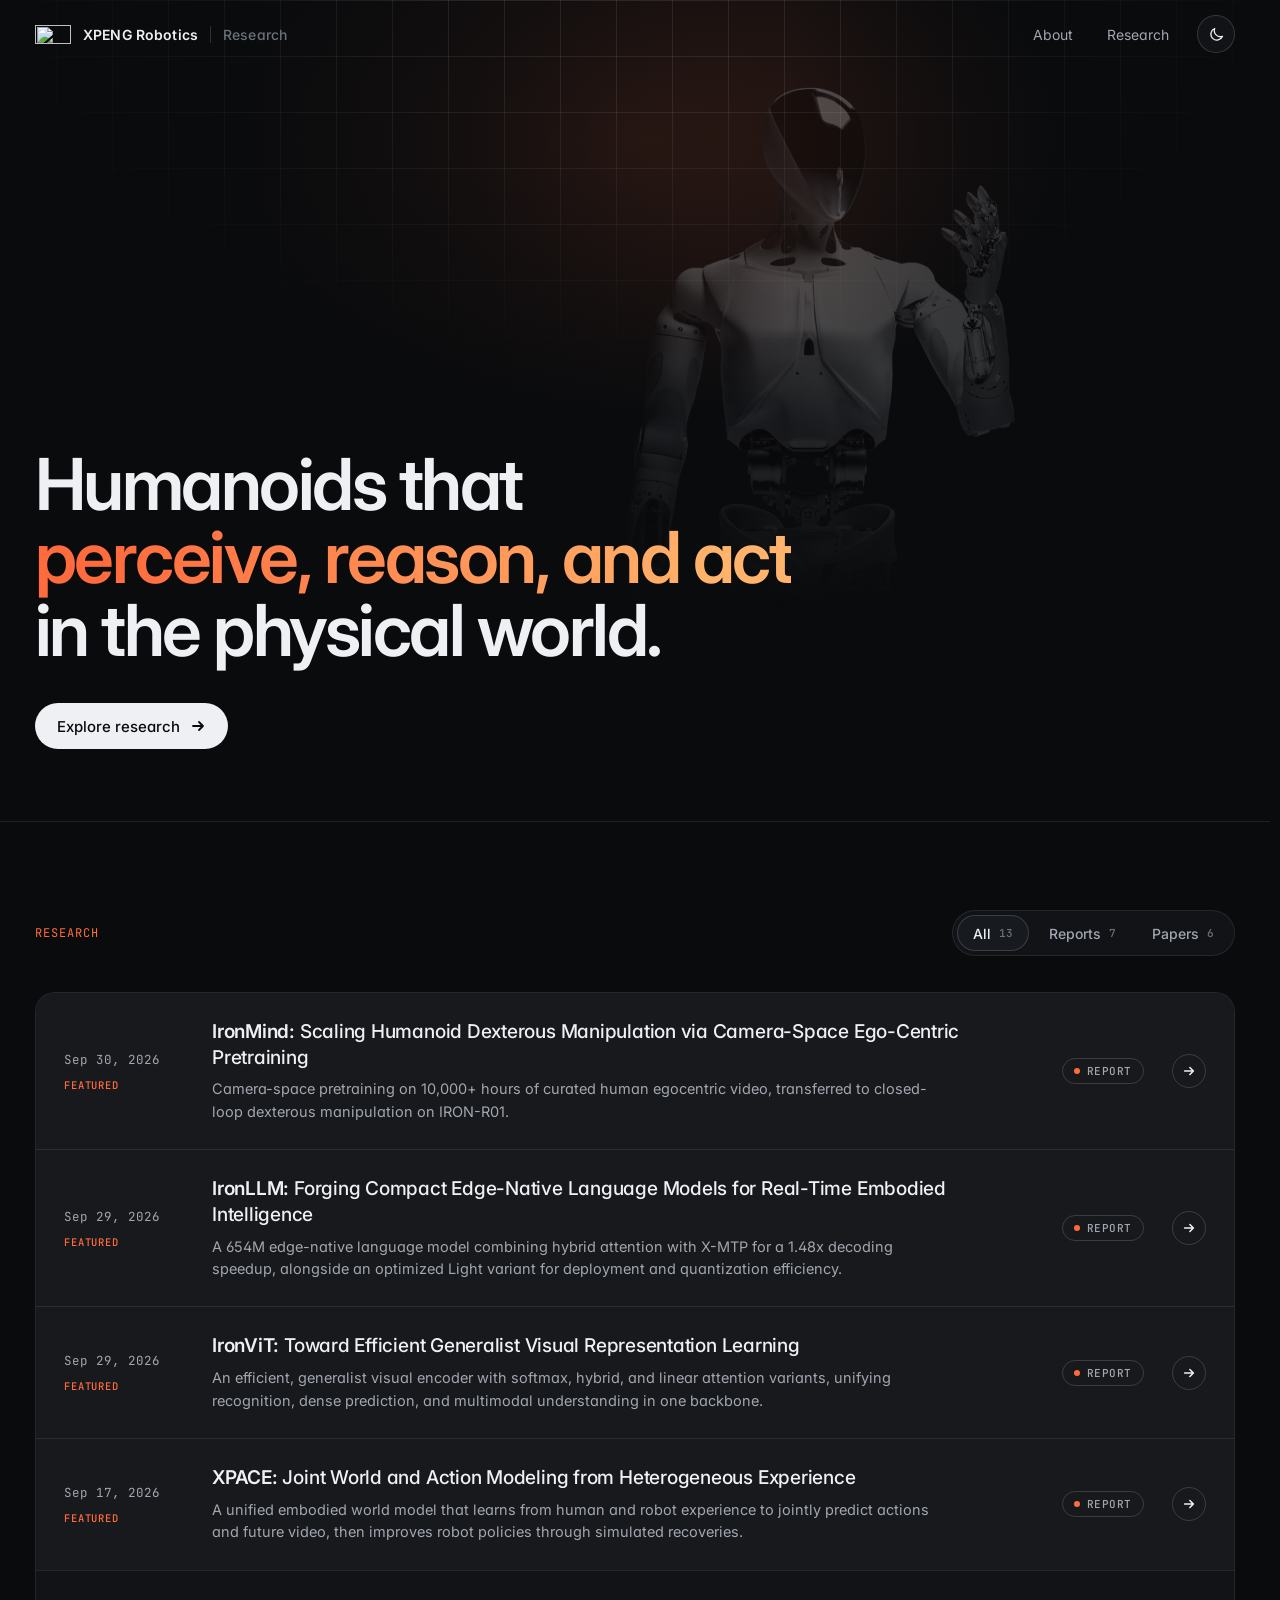
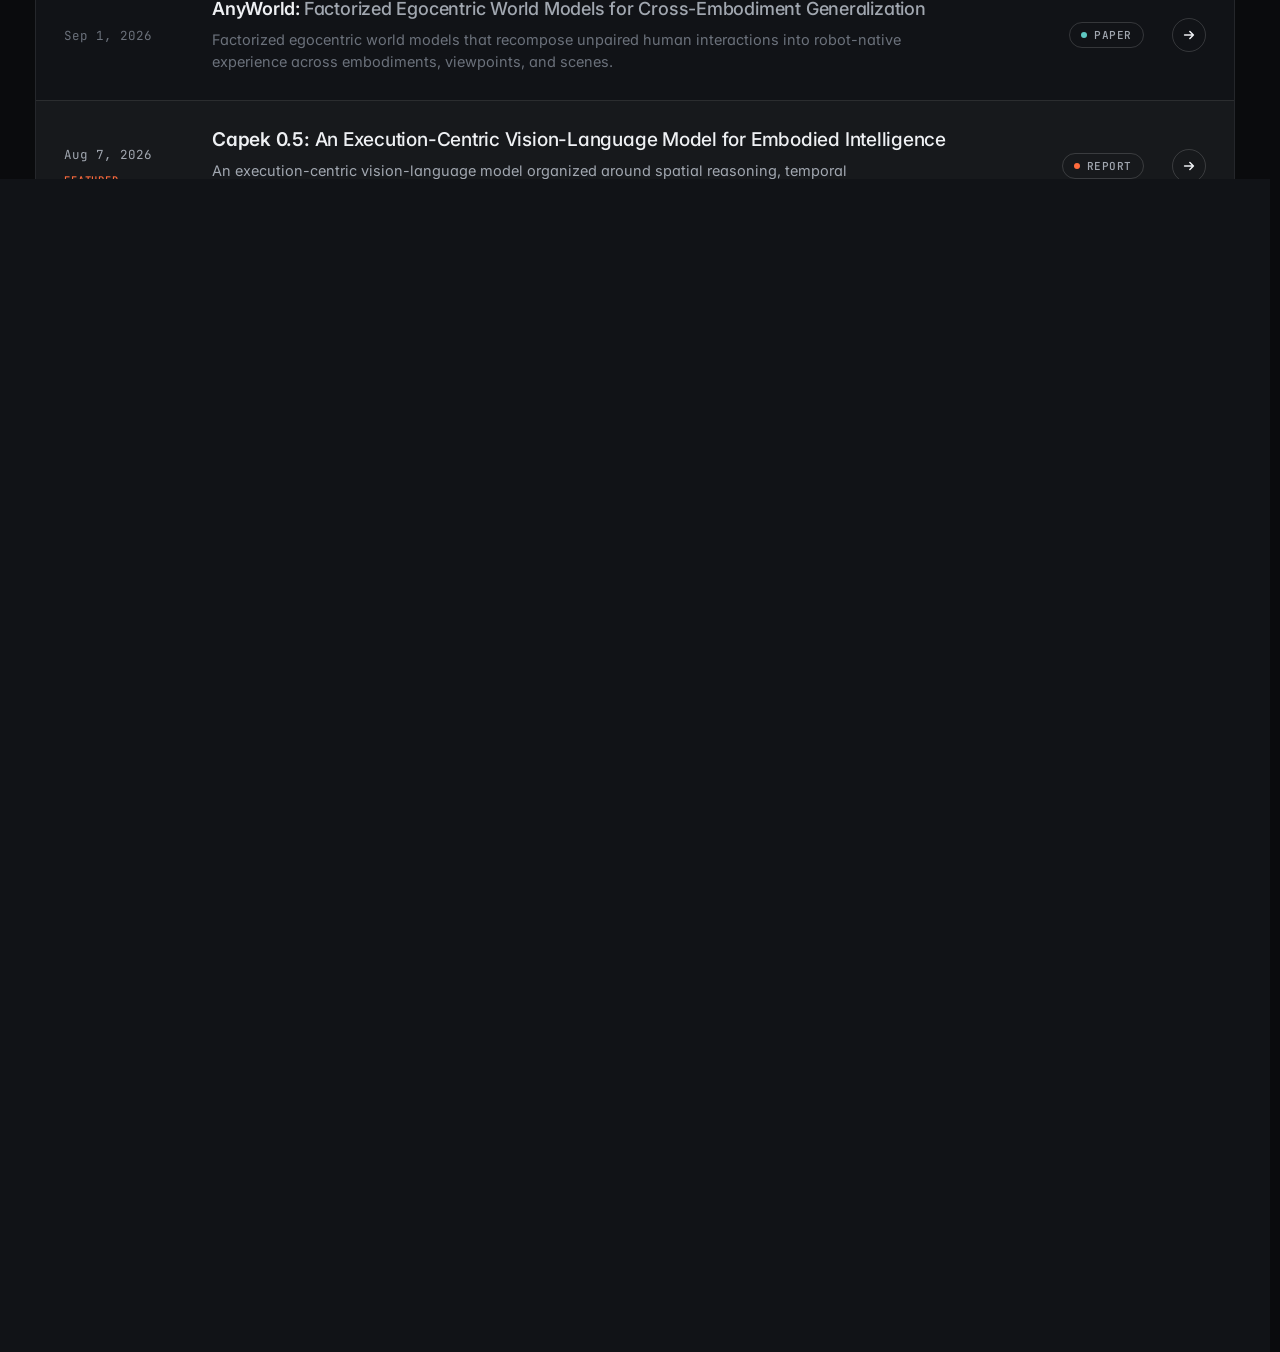
==== commit 6ed22fa3: "ironmind: publish date Sep 30, clean up comments, fix teaser stats and social preview - homepage: Ir" ====
--- a/index.html
+++ b/index.html
@@ -693,6 +693,16 @@
         </div>
 
         <div class="list reveal" aria-label="Blog posts">
+          <a class="row row--featured post" data-type="report" href="ironmind/">
+            <time class="row-date" datetime="2026-09-30">Sep 30, 2026</time>
+            <div>
+              <h3><span class="acro">IronMind:</span> <span class="rest">Scaling Humanoid Dexterous Manipulation via Camera-Space Ego-Centric Pretraining</span></h3>
+              <p>Camera-space pretraining on 10,000+ hours of curated human egocentric video, transferred to closed-loop dexterous manipulation on IRON-R01.</p>
+            </div>
+            <span class="tag tag--report">Report</span>
+            <span class="arrow"><svg viewBox="0 0 16 16" fill="none" stroke="currentColor" stroke-width="1.8" stroke-linecap="round" stroke-linejoin="round" aria-hidden="true"><path d="M3 8h10M9 4l4 4-4 4"/></svg></span>
+          </a>
+
           <a class="row row--featured post" data-type="report" href="iron-fm/?model=llm">
             <time class="row-date" datetime="2026-09-29">Sep 29, 2026</time>
             <div>
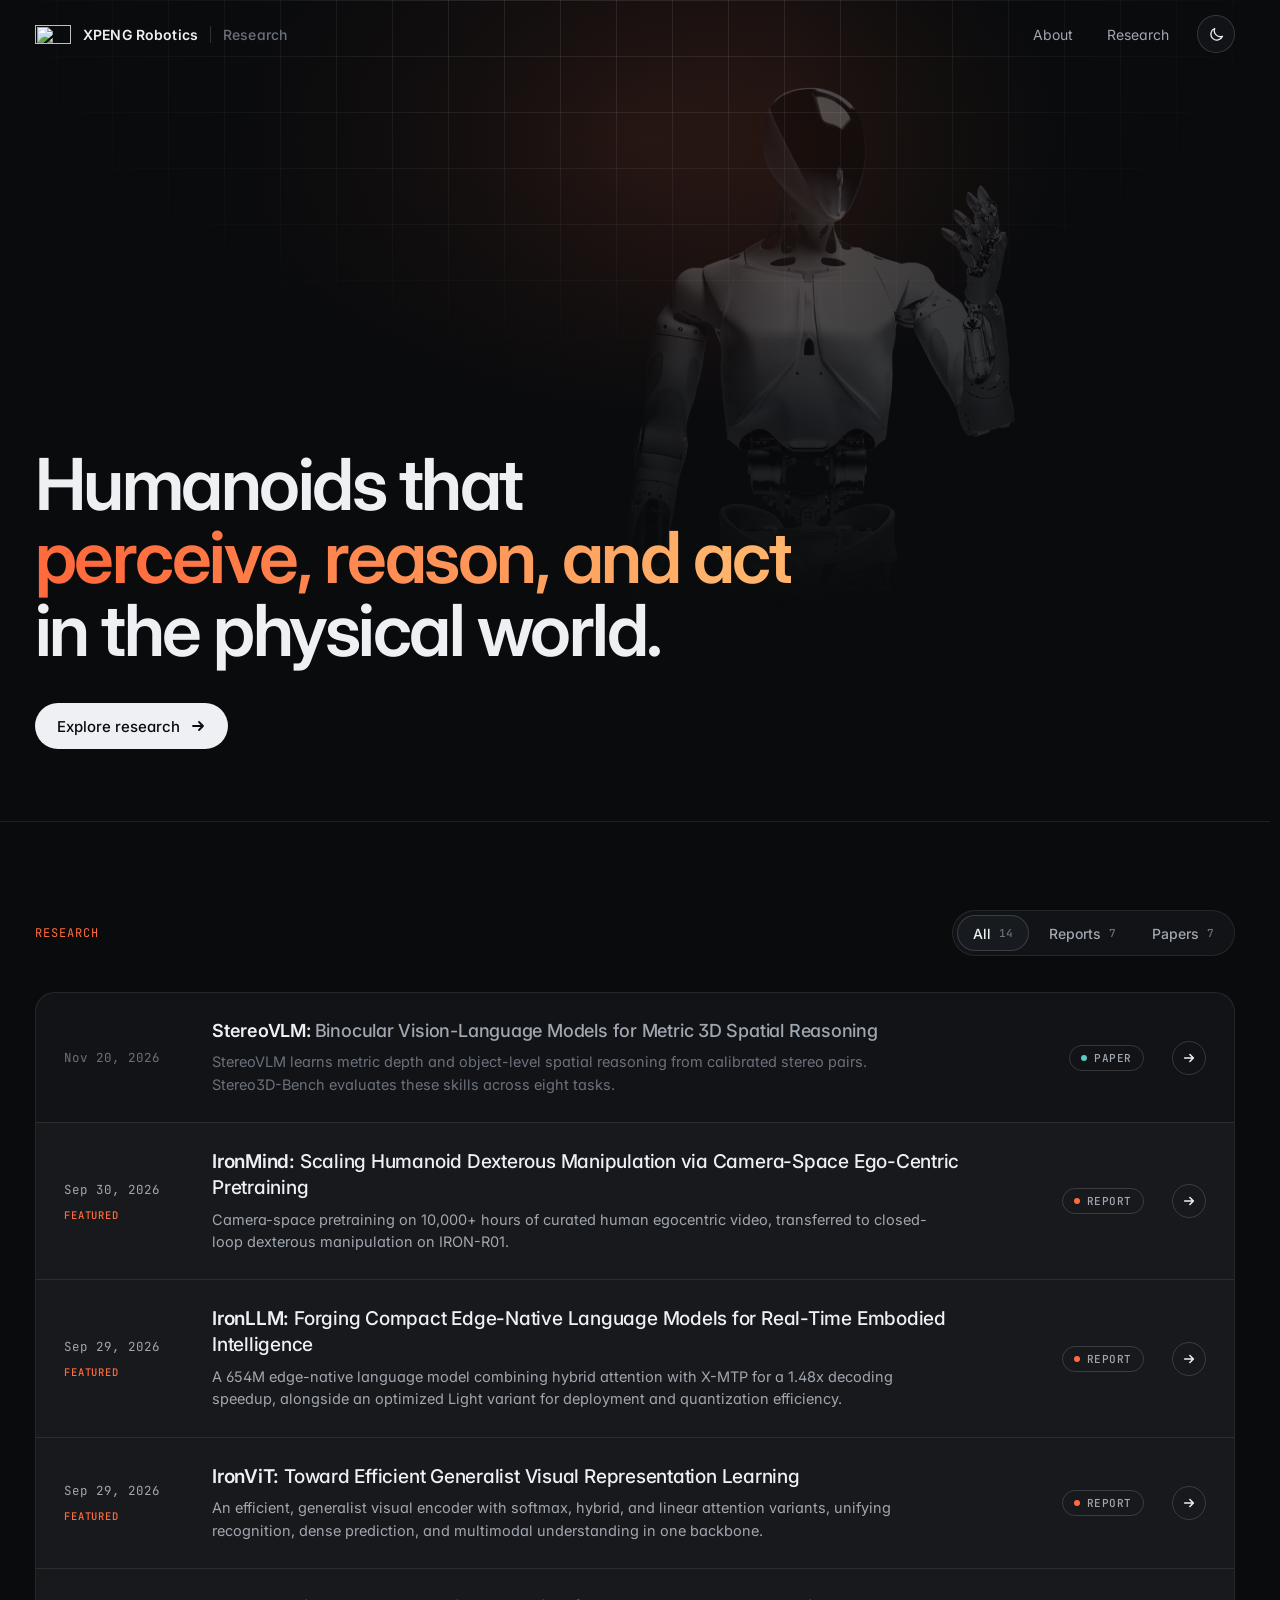
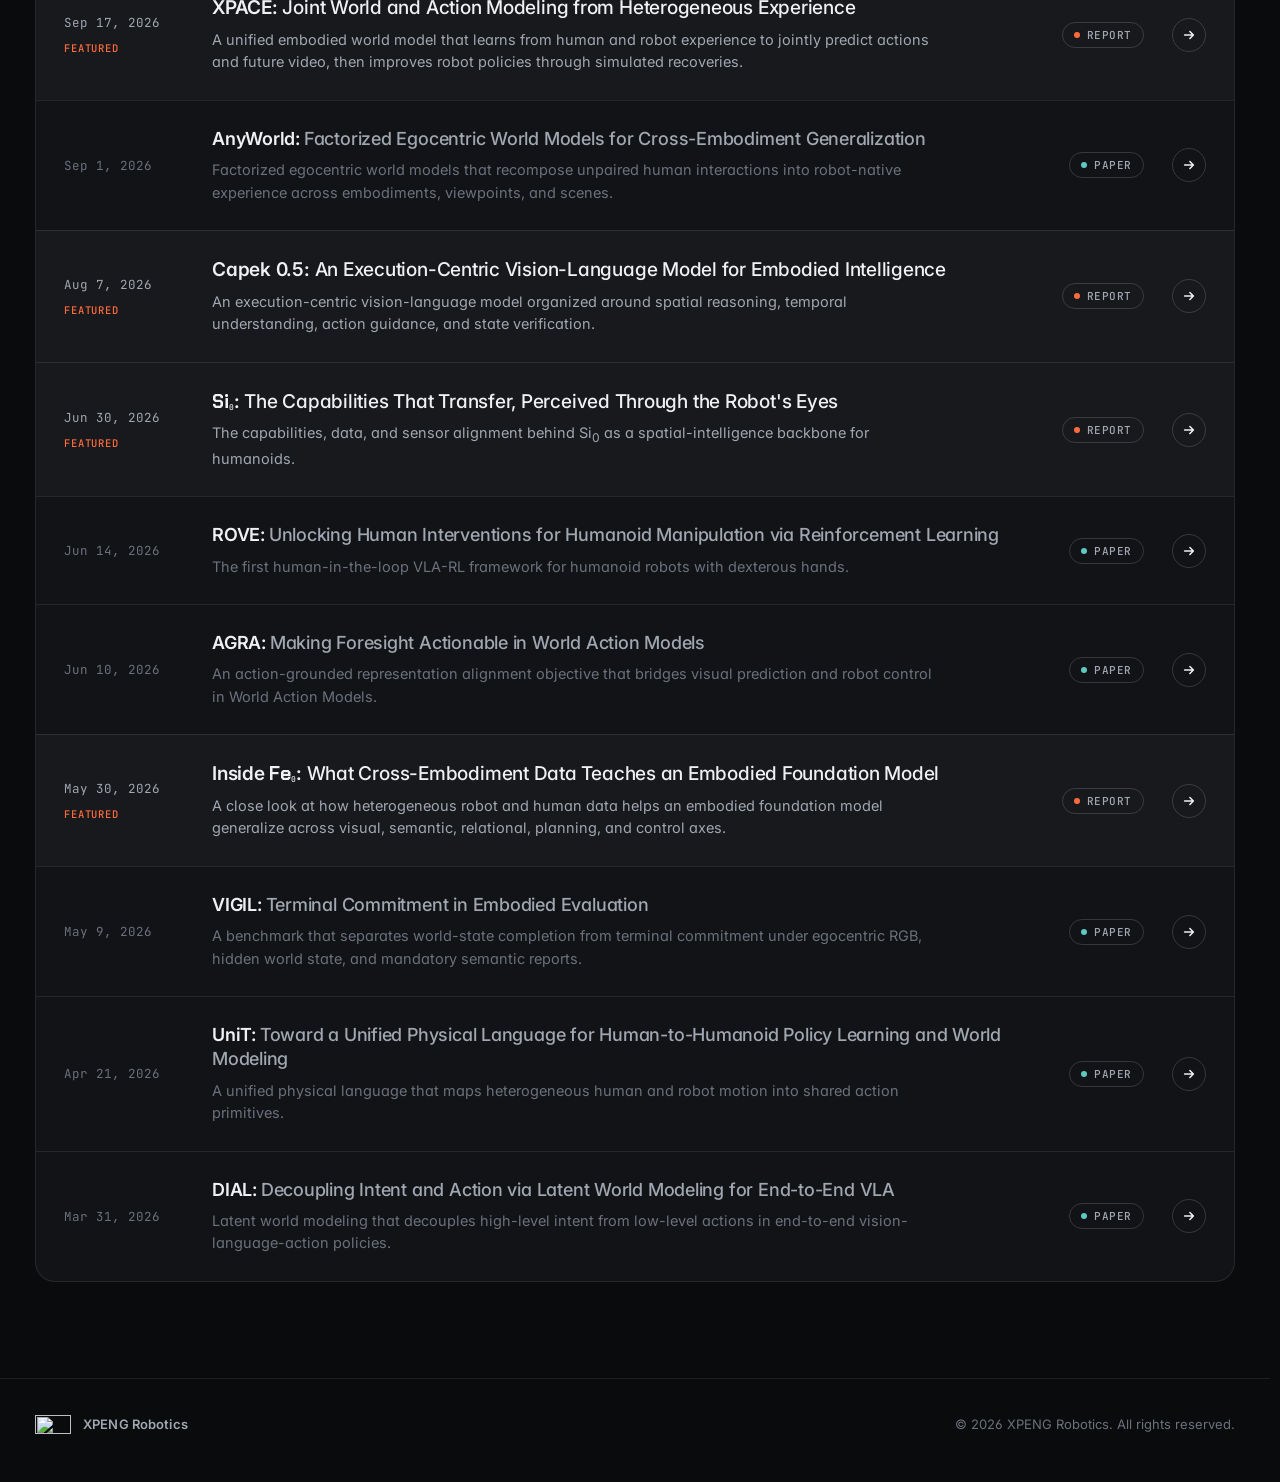
==== commit 4627ecc8: "Add StereoVLM research project page" ====
--- a/index.html
+++ b/index.html
@@ -693,6 +693,16 @@
         </div>
 
         <div class="list reveal" aria-label="Blog posts">
+          <a class="row post" data-type="paper" href="stereovlm/">
+            <time class="row-date" datetime="2026-11-20">Nov 20, 2026</time>
+            <div>
+              <h3><span class="acro">StereoVLM:</span> <span class="rest">Binocular Vision-Language Models for Metric 3D Spatial Reasoning</span></h3>
+              <p>StereoVLM learns metric depth and object-level spatial reasoning from calibrated stereo pairs. Stereo3D-Bench evaluates these skills across eight tasks.</p>
+            </div>
+            <span class="tag">Paper</span>
+            <span class="arrow"><svg viewBox="0 0 16 16" fill="none" stroke="currentColor" stroke-width="1.8" stroke-linecap="round" stroke-linejoin="round" aria-hidden="true"><path d="M3 8h10M9 4l4 4-4 4"/></svg></span>
+          </a>
+
           <a class="row row--featured post" data-type="report" href="ironmind/">
             <time class="row-date" datetime="2026-09-30">Sep 30, 2026</time>
             <div>
